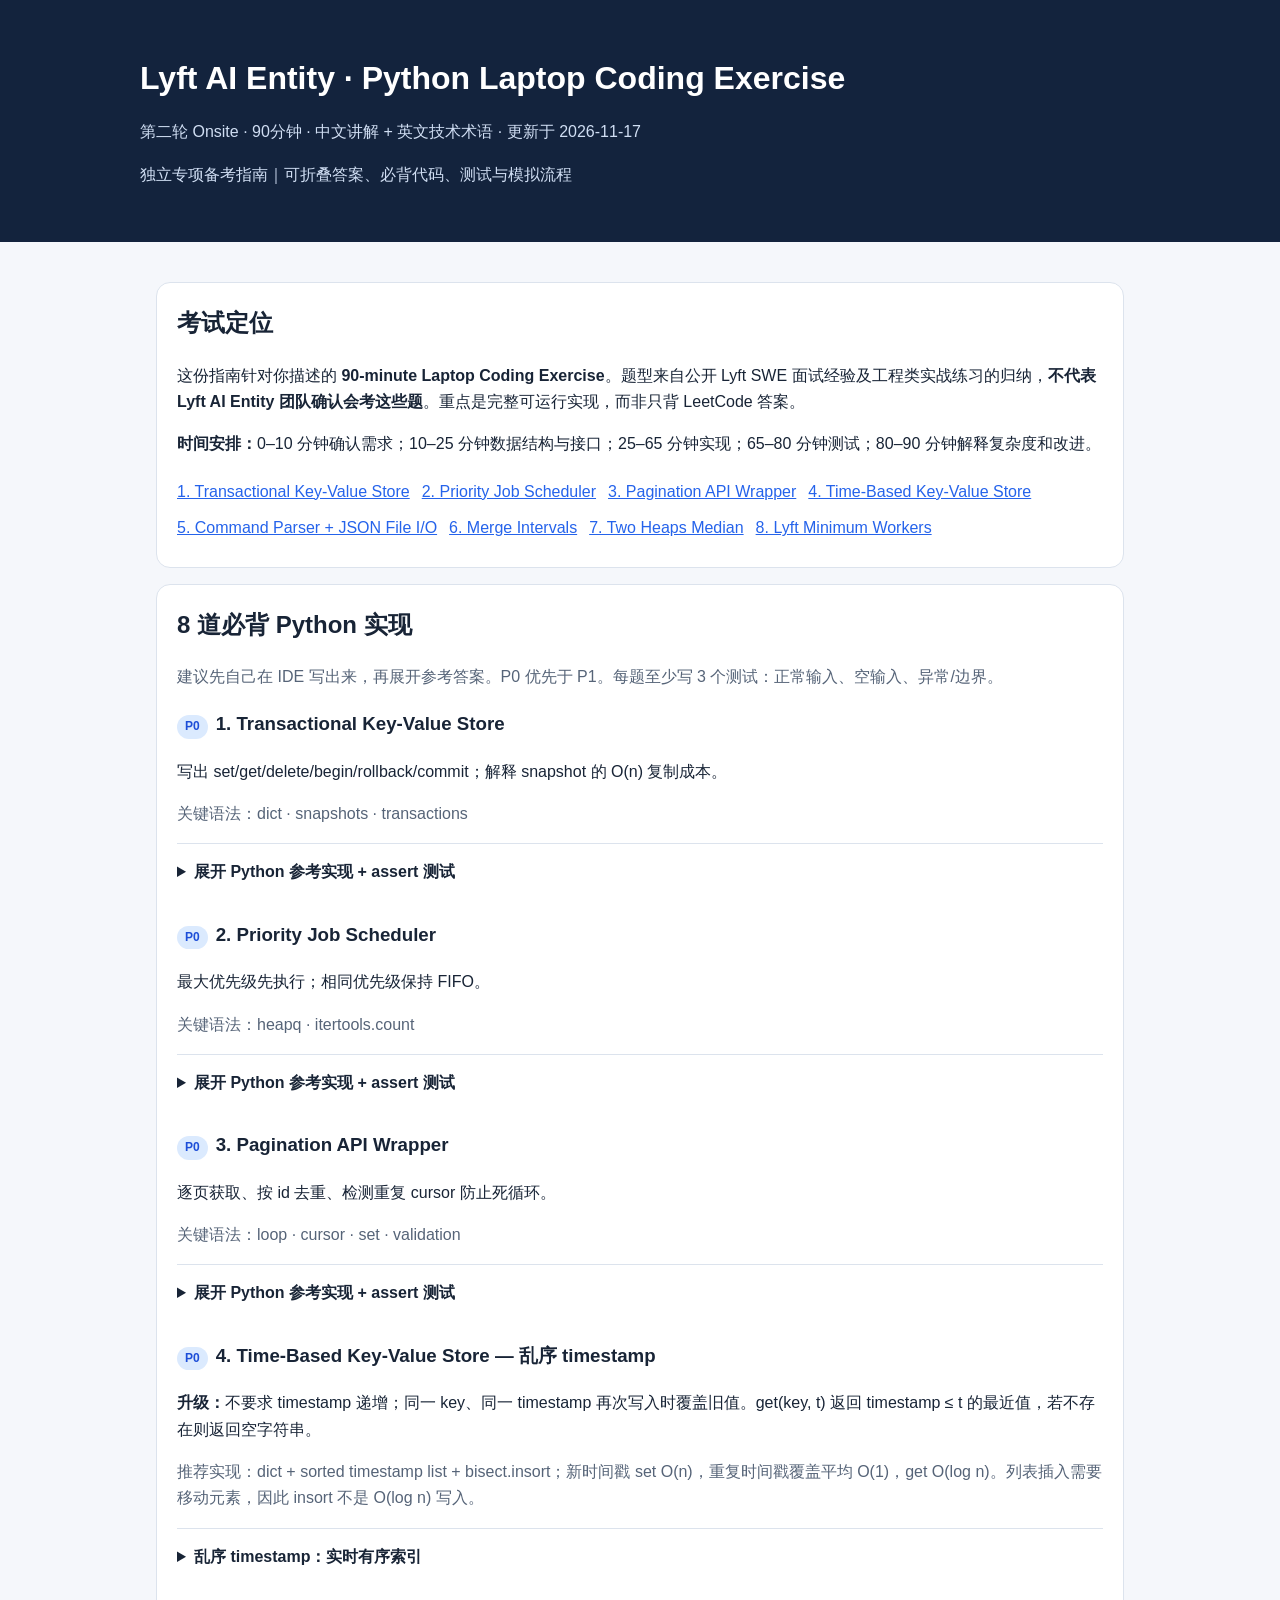
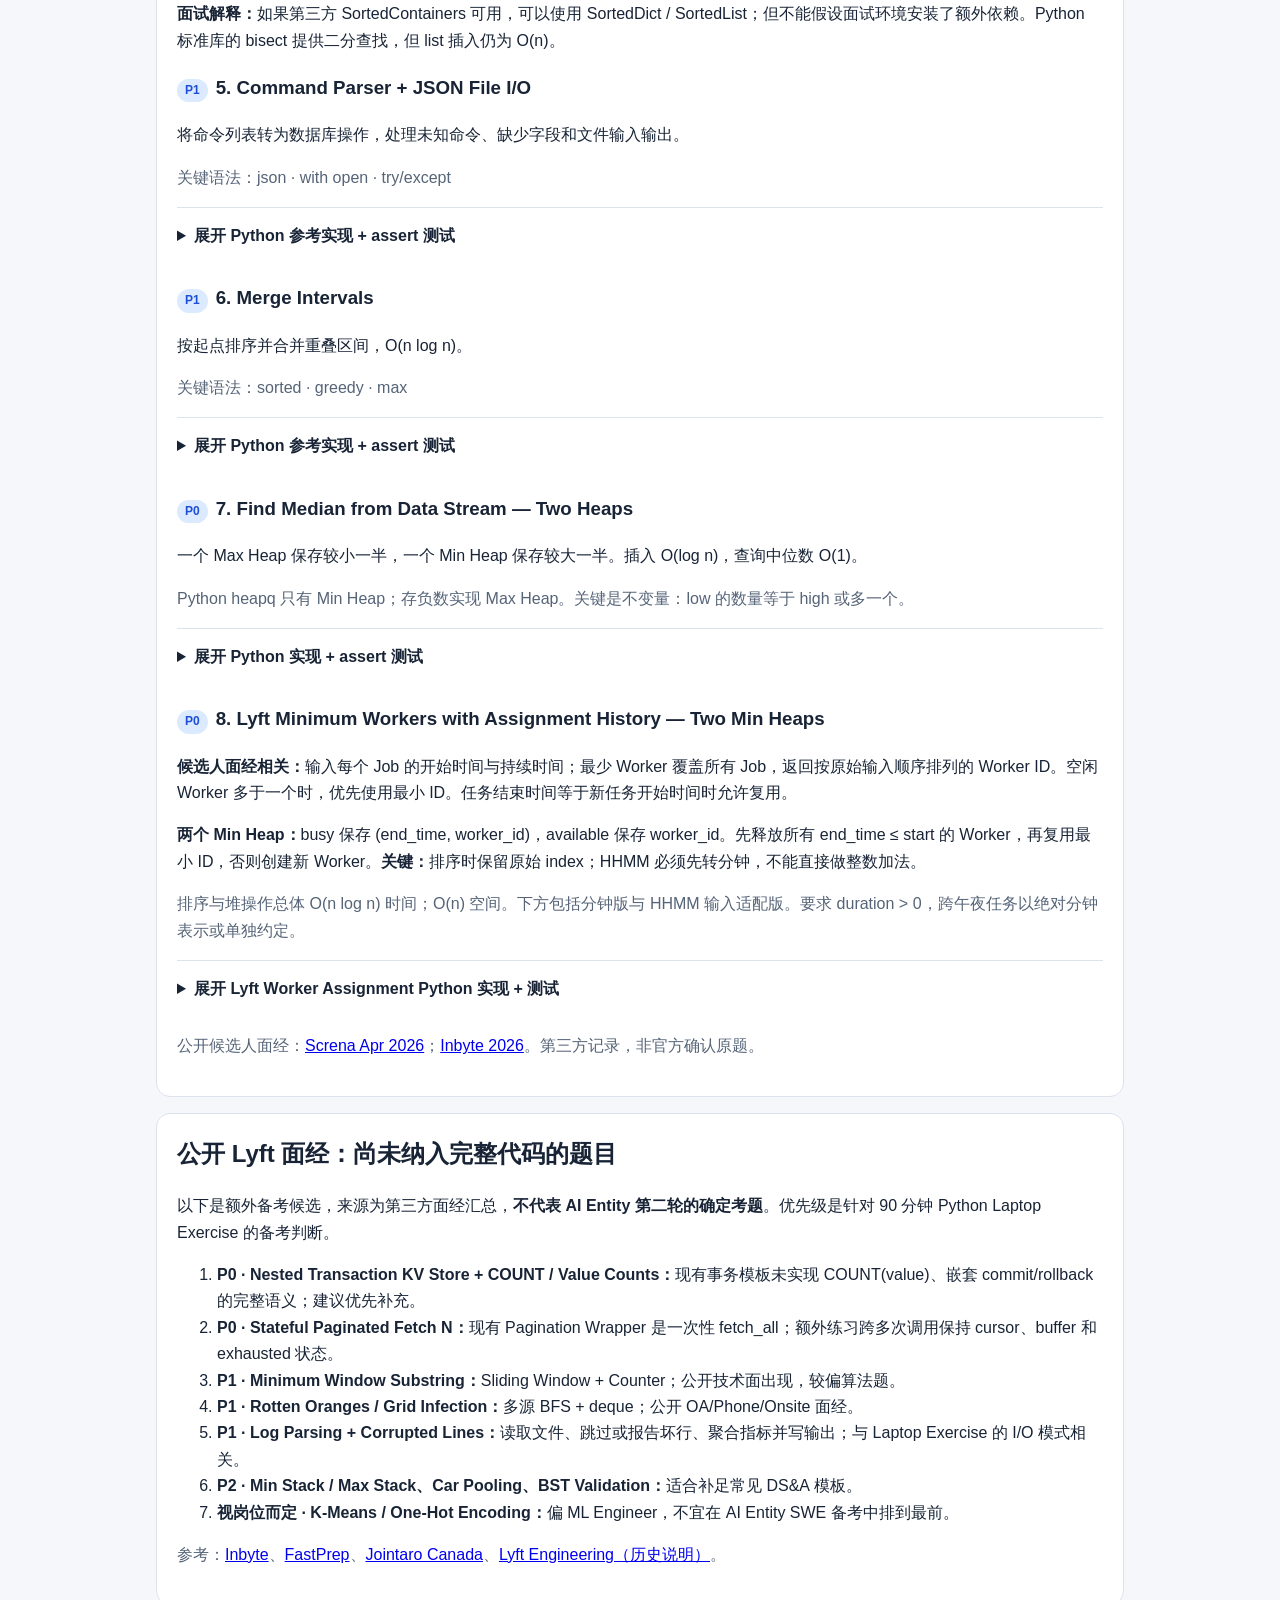
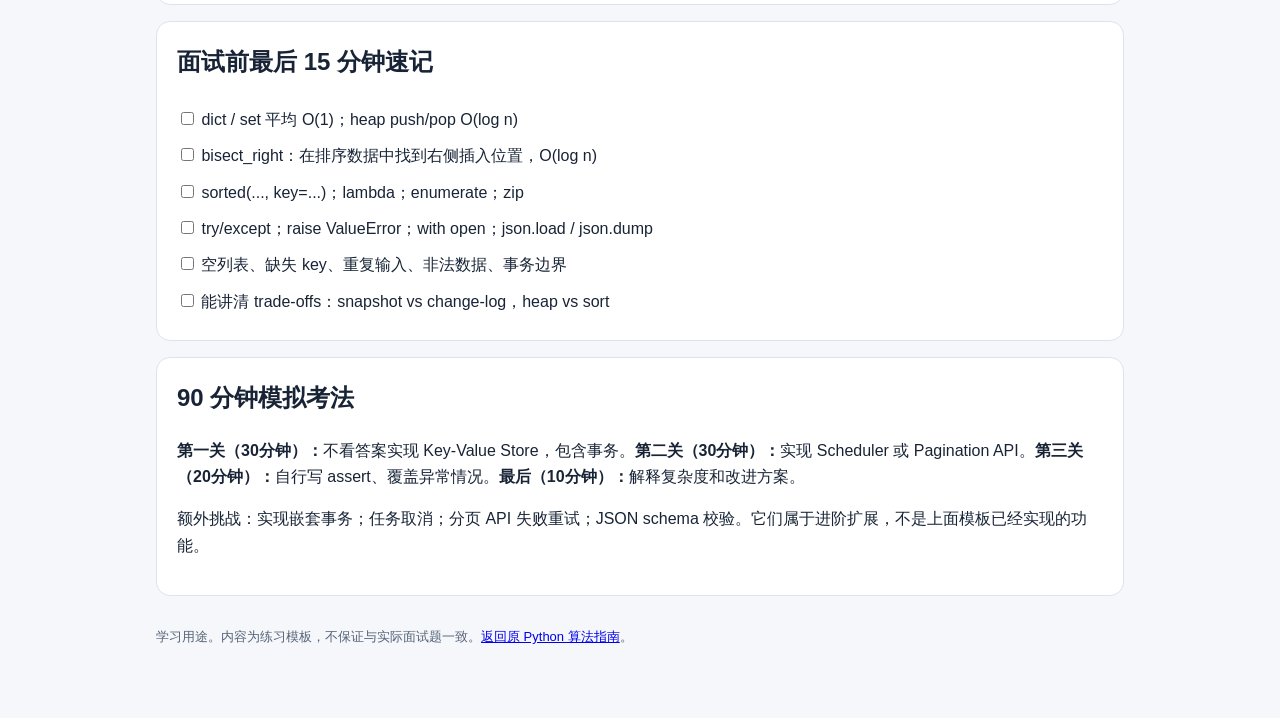
==== docs/lyft-laptop-coding-interview.html @ c53f0115 "docs: replace IPO with Lyft two-min-heap worker assignment and catalog reported gaps" ====
<!DOCTYPE html>
<html lang="zh-CN"><head><meta charset="UTF-8"><meta name="viewport" content="width=device-width,initial-scale=1">
<title>Lyft AI Entity — 90分钟 Laptop Coding Exercise Python 面试指南</title>
<style>:root{color-scheme:light dark;--bg:#f5f7fb;--card:#fff;--text:#182436;--muted:#566478;--line:#dce3ed;--accent:#2563eb}*{box-sizing:border-box}body{margin:0;background:var(--bg);color:var(--text);font:16px/1.65 -apple-system,BlinkMacSystemFont,"Segoe UI",sans-serif}header{background:#13233d;color:#fff;padding:38px max(18px,calc((100vw - 1000px)/2))}header p{color:#d0def3}main{max-width:1000px;margin:auto;padding:24px 16px 70px}.card{background:var(--card);border:1px solid var(--line);border-radius:14px;padding:20px;margin:16px 0}h1{line-height:1.2}h2{margin-top:0}nav a{display:inline-block;margin:5px 12px 5px 0;color:var(--accent)}details{border-top:1px solid var(--line);padding:15px 0}summary{font-weight:700;cursor:pointer}pre{overflow:auto;background:#0e1726;color:#e8f0ff;padding:18px;border-radius:10px;font-size:13px;line-height:1.5;tab-size:4}code{font-family:ui-monospace,SFMono-Regular,Menlo,monospace}.tag{display:inline-block;background:#dbeafe;color:#1d4ed8;padding:2px 8px;border-radius:99px;font-size:12px;margin-right:8px}.muted{color:var(--muted)}.btn{border:0;background:#2563eb;color:white;padding:9px 14px;border-radius:8px;cursor:pointer}.check{display:block;padding:5px 0}footer{color:var(--muted);font-size:13px;margin-top:30px}@media(prefers-color-scheme:dark){:root{--bg:#0e1522;--card:#182437;--text:#edf3ff;--muted:#afbdd0;--line:#33445a;--accent:#93c5fd}.tag{background:#1e3a5f;color:#bfdbfe}}</style></head><body>
<header><h1>Lyft AI Entity · Python Laptop Coding Exercise</h1><p>第二轮 Onsite · 90分钟 · 中文讲解 + 英文技术术语 · 更新于 2026-11-17</p><p>独立专项备考指南｜可折叠答案、必背代码、测试与模拟流程</p></header>
<main><div class="card"><h2>考试定位</h2><p>这份指南针对你描述的 <strong>90-minute Laptop Coding Exercise</strong>。题型来自公开 Lyft SWE 面试经验及工程类实战练习的归纳，<strong>不代表 Lyft AI Entity 团队确认会考这些题</strong>。重点是完整可运行实现，而非只背 LeetCode 答案。</p><p><strong>时间安排：</strong>0–10 分钟确认需求；10–25 分钟数据结构与接口；25–65 分钟实现；65–80 分钟测试；80–90 分钟解释复杂度和改进。</p><nav><a href="#q1">1. Transactional Key-Value Store</a><a href="#q2">2. Priority Job Scheduler</a><a href="#q3">3. Pagination API Wrapper</a><a href="#q4">4. Time-Based Key-Value Store</a><a href="#q5">5. Command Parser + JSON File I/O</a><a href="#q6">6. Merge Intervals</a><a href="#q7">7. Two Heaps Median</a><a href="#q8">8. Lyft Minimum Workers</a></nav></div>
<div class="card"><h2>8 道必背 Python 实现</h2><p class="muted">建议先自己在 IDE 写出来，再展开参考答案。P0 优先于 P1。每题至少写 3 个测试：正常输入、空输入、异常/边界。</p><section id="q1"><h3><span class="tag">P0</span>1. Transactional Key-Value Store</h3><p>写出 set/get/delete/begin/rollback/commit；解释 snapshot 的 O(n) 复制成本。</p><p class="muted">关键语法：dict · snapshots · transactions</p><details><summary>展开 Python 参考实现 + assert 测试</summary><button class="btn" data-copy="code0">复制代码</button><pre><code id="code0">class Database:
    def __init__(self):
        self.data = {}
        self.history = []

    def set(self, key, value):
        self.data[key] = value

    def get(self, key):
        return self.data.get(key)

    def delete(self, key):
        self.data.pop(key, None)

    def begin(self):
        self.history.append(self.data.copy())

    def rollback(self):
        if not self.history:
            raise RuntimeError("No transaction")
        self.data = self.history.pop()

    def commit(self):
        if not self.history:
            raise RuntimeError("No transaction")
        self.history.pop()

db = Database()
db.set("a", 1)
db.begin()
db.set("a", 2)
db.rollback()
assert db.get("a") == 1
db.begin()
db.set("b", 3)
db.commit()
assert db.get("b") == 3</code></pre></details></section><section id="q2"><h3><span class="tag">P0</span>2. Priority Job Scheduler</h3><p>最大优先级先执行；相同优先级保持 FIFO。</p><p class="muted">关键语法：heapq · itertools.count</p><details><summary>展开 Python 参考实现 + assert 测试</summary><button class="btn" data-copy="code1">复制代码</button><pre><code id="code1">import heapq
from itertools import count

class Scheduler:
    def __init__(self):
        self.heap = []
        self.seq = count()

    def add(self, priority, job):
        heapq.heappush(self.heap, (-priority, next(self.seq), job))

    def pop(self):
        if not self.heap:
            return None
        return heapq.heappop(self.heap)[2]

s = Scheduler()
s.add(1, "low")
s.add(5, "first")
s.add(5, "second")
assert [s.pop(), s.pop(), s.pop(), s.pop()] == [
    "first", "second", "low", None
]</code></pre></details></section><section id="q3"><h3><span class="tag">P0</span>3. Pagination API Wrapper</h3><p>逐页获取、按 id 去重、检测重复 cursor 防止死循环。</p><p class="muted">关键语法：loop · cursor · set · validation</p><details><summary>展开 Python 参考实现 + assert 测试</summary><button class="btn" data-copy="code2">复制代码</button><pre><code id="code2">def fetch_all(fetch_page):
    results, ids, cursors = [], set(), set()
    cursor = None
    while True:
        page = fetch_page(cursor)
        if not isinstance(page, dict):
            raise ValueError("Invalid page")
        for item in page.get("items", []):
            if item["id"] not in ids:
                ids.add(item["id"])
                results.append(item)
        next_cursor = page.get("next")
        if next_cursor is None:
            return results
        if next_cursor in cursors:
            raise ValueError("Cursor loop")
        cursors.add(next_cursor)
        cursor = next_cursor

pages = {
    None: {"items": [{"id": 1}], "next": "p2"},
    "p2": {"items": [{"id": 1}, {"id": 2}], "next": None}
}
assert len(fetch_all(lambda c: pages[c])) == 2</code></pre></details></section><section id="q4"><h3><span class="tag">P0</span>4. Time-Based Key-Value Store — 乱序 timestamp</h3><p><strong>升级：</strong>不要求 timestamp 递增；同一 key、同一 timestamp 再次写入时覆盖旧值。get(key, t) 返回 timestamp ≤ t 的最近值，若不存在则返回空字符串。</p><p class="muted">推荐实现：dict + sorted timestamp list + bisect.insort；新时间戳 set O(n)，重复时间戳覆盖平均 O(1)，get O(log n)。列表插入需要移动元素，因此 insort 不是 O(log n) 写入。</p><details><summary>乱序 timestamp：实时有序索引</summary><button class="btn" data-copy="code3">复制代码</button><pre><code id="code3">from bisect import bisect_right, insort

class TimeMap:
    def __init__(self):
        self.times = {}   # key -&gt; sorted timestamps
        self.values = {}  # key -&gt; {timestamp: value}

    def set(self, key, value, timestamp):
        if key not in self.values:
            self.values[key] = {}
            self.times[key] = []
        if timestamp not in self.values[key]:
            insort(self.times[key], timestamp)
        self.values[key][timestamp] = value

    def get(self, key, timestamp):
        if key not in self.times:
            return ""
        times = self.times[key]
        i = bisect_right(times, timestamp) - 1
        if i &lt; 0:
            return ""
        return self.values[key][times[i]]

tm = TimeMap()
tm.set("foo", "v10", 10)
tm.set("foo", "v3", 3)
tm.set("foo", "v7", 7)
tm.set("foo", "updated", 7)
assert tm.get("foo", 8) == "updated"
assert tm.get("foo", 5) == "v3"
assert tm.get("foo", 2) == ""
assert tm.get("foo", 10) == "v10"
assert tm.get("missing", 100) == ""</code></pre></details><p><strong>面试解释：</strong>如果第三方 SortedContainers 可用，可以使用 SortedDict / SortedList；但不能假设面试环境安装了额外依赖。Python 标准库的 bisect 提供二分查找，但 list 插入仍为 O(n)。</p></section><section id="q5"><h3><span class="tag">P1</span>5. Command Parser + JSON File I/O</h3><p>将命令列表转为数据库操作，处理未知命令、缺少字段和文件输入输出。</p><p class="muted">关键语法：json · with open · try/except</p><details><summary>展开 Python 参考实现 + assert 测试</summary><button class="btn" data-copy="code4">复制代码</button><pre><code id="code4">import json

def execute(commands):
    db, output = {}, []
    for cmd in commands:
        try:
            op = cmd["op"].upper()
            if op == "SET":
                db[cmd["key"]] = cmd["value"]
            elif op == "GET":
                output.append(db.get(cmd["key"]))
            elif op == "DELETE":
                db.pop(cmd["key"], None)
            else:
                raise ValueError(f"Unknown operation: {op}")
        except (KeyError, TypeError, AttributeError) as exc:
            raise ValueError("Malformed command") from exc
    return output

def process_file(input_file, output_file):
    with open(input_file, encoding="utf-8") as f:
        commands = json.load(f)
    result = execute(commands)
    with open(output_file, "w", encoding="utf-8") as f:
        json.dump(result, f, ensure_ascii=False, indent=2)

assert execute([
    {"op": "SET", "key": "x", "value": 42},
    {"op": "GET", "key": "x"}
]) == [42]</code></pre></details></section><section id="q6"><h3><span class="tag">P1</span>6. Merge Intervals</h3><p>按起点排序并合并重叠区间，O(n log n)。</p><p class="muted">关键语法：sorted · greedy · max</p><details><summary>展开 Python 参考实现 + assert 测试</summary><button class="btn" data-copy="code5">复制代码</button><pre><code id="code5">def merge_intervals(intervals):
    if not intervals:
        return []
    intervals = sorted(intervals, key=lambda x: x[0])
    merged = [list(intervals[0])]
    for start, end in intervals[1:]:
        if start &lt;= merged[-1][1]:
            merged[-1][1] = max(merged[-1][1], end)
        else:
            merged.append([start, end])
    return merged

assert merge_intervals([[1, 3], [2, 6], [8, 10]]) == [
    [1, 6], [8, 10]
]</code></pre></details></section><section id="q7"><h3><span class="tag">P0</span>7. Find Median from Data Stream — Two Heaps</h3><p>一个 Max Heap 保存较小一半，一个 Min Heap 保存较大一半。插入 O(log n)，查询中位数 O(1)。</p><p class="muted">Python heapq 只有 Min Heap；存负数实现 Max Heap。关键是不变量：low 的数量等于 high 或多一个。</p><details><summary>展开 Python 实现 + assert 测试</summary><button class="btn" data-copy="code6">复制代码</button><pre><code id="code6">import heapq

class MedianFinder:
    def __init__(self):
        self.low = []   # max heap simulated with negatives
        self.high = []  # min heap

    def add_num(self, num):
        heapq.heappush(self.low, -num)
        heapq.heappush(self.high, -heapq.heappop(self.low))
        if len(self.high) &gt; len(self.low):
            heapq.heappush(self.low, -heapq.heappop(self.high))

    def find_median(self):
        if not self.low:
            raise ValueError("No numbers")
        if len(self.low) &gt; len(self.high):
            return -self.low[0]
        return (-self.low[0] + self.high[0]) / 2

m = MedianFinder()
for x, expected in [(1, 1), (5, 3), (2, 2), (10, 3.5)]:
    m.add_num(x)
    assert m.find_median() == expected</code></pre></details></section><section id="q8"><h3><span class="tag">P0</span>8. Lyft Minimum Workers with Assignment History — Two Min Heaps</h3><p><strong>候选人面经相关：</strong>输入每个 Job 的开始时间与持续时间；最少 Worker 覆盖所有 Job，返回按原始输入顺序排列的 Worker ID。空闲 Worker 多于一个时，优先使用最小 ID。任务结束时间等于新任务开始时间时允许复用。</p><p><strong>两个 Min Heap：</strong>busy 保存 (end_time, worker_id)，available 保存 worker_id。先释放所有 end_time ≤ start 的 Worker，再复用最小 ID，否则创建新 Worker。<strong>关键：</strong>排序时保留原始 index；HHMM 必须先转分钟，不能直接做整数加法。</p><p class="muted">排序与堆操作总体 O(n log n) 时间；O(n) 空间。下方包括分钟版与 HHMM 输入适配版。要求 duration &gt; 0，跨午夜任务以绝对分钟表示或单独约定。</p><details><summary>展开 Lyft Worker Assignment Python 实现 + 测试</summary><button class="btn" data-copy="code7">复制代码</button><pre><code id="code7">import heapq

def assign_workers(jobs):
    # jobs[i] = (start_minute, duration_minute)
    busy = []       # min heap: (end_time, worker_id)
    available = []  # min heap: worker_id
    assignment = [0] * len(jobs)
    next_worker_id = 0

    order = sorted(range(len(jobs)), key=lambda i: (jobs[i][0], i))
    for i in order:
        start, duration = jobs[i]
        if duration &lt;= 0:
            raise ValueError("Duration must be positive")

        while busy and busy[0][0] &lt;= start:
            _, worker_id = heapq.heappop(busy)
            heapq.heappush(available, worker_id)

        if available:
            worker_id = heapq.heappop(available)
        else:
            worker_id = next_worker_id
            next_worker_id += 1

        assignment[i] = worker_id
        heapq.heappush(busy, (start + duration, worker_id))

    return next_worker_id, assignment

def hhmm_to_minutes(hhmm):
    hours, minutes = divmod(hhmm, 100)
    if not (0 &lt;= hours &lt; 24 and 0 &lt;= minutes &lt; 60):
        raise ValueError("Invalid HHMM")
    return hours * 60 + minutes

def assign_workers_hhmm(jobs):
    return assign_workers([
        (hhmm_to_minutes(start_hhmm), duration)
        for start_hhmm, duration in jobs
    ])

assert assign_workers([
    (60, 30), (70, 10), (90, 15), (60, 5)
]) == (2, [0, 1, 0, 1])
assert assign_workers([]) == (0, [])
assert assign_workers([(0, 10), (10, 5)]) == (1, [0, 0])
assert assign_workers_hhmm([(1030, 30), (1100, 15)]) == (1, [0, 0])</code></pre></details><p class="muted">公开候选人面经：<a href="https://www.screna.ai/experience/0126f904-5c3e-4d1d-975b-9a71a840f3f3">Screna Apr 2026</a>；<a href="https://www.inbyte.org/interview/lyft?category=coding">Inbyte 2026</a>。第三方记录，非官方确认原题。</p></section></div>
<div class="card" id="lyft-reported-gaps"><h2>公开 Lyft 面经：尚未纳入完整代码的题目</h2><p>以下是额外备考候选，来源为第三方面经汇总，<strong>不代表 AI Entity 第二轮的确定考题</strong>。优先级是针对 90 分钟 Python Laptop Exercise 的备考判断。</p><ol><li><strong>P0 · Nested Transaction KV Store + COUNT / Value Counts：</strong>现有事务模板未实现 COUNT(value)、嵌套 commit/rollback 的完整语义；建议优先补充。</li><li><strong>P0 · Stateful Paginated Fetch N：</strong>现有 Pagination Wrapper 是一次性 fetch_all；额外练习跨多次调用保持 cursor、buffer 和 exhausted 状态。</li><li><strong>P1 · Minimum Window Substring：</strong>Sliding Window + Counter；公开技术面出现，较偏算法题。</li><li><strong>P1 · Rotten Oranges / Grid Infection：</strong>多源 BFS + deque；公开 OA/Phone/Onsite 面经。</li><li><strong>P1 · Log Parsing + Corrupted Lines：</strong>读取文件、跳过或报告坏行、聚合指标并写输出；与 Laptop Exercise 的 I/O 模式相关。</li><li><strong>P2 · Min Stack / Max Stack、Car Pooling、BST Validation：</strong>适合补足常见 DS&A 模板。</li><li><strong>视岗位而定 · K-Means / One-Hot Encoding：</strong>偏 ML Engineer，不宜在 AI Entity SWE 备考中排到最前。</li></ol><p class="muted">参考：<a href="https://www.inbyte.org/interview/lyft?category=coding">Inbyte</a>、<a href="https://www.fastprep.io/lyft-interview">FastPrep</a>、<a href="https://www.jointaro.com/interviews/companies/lyft/experiences/software-development-engineer-sde-canada-july-29-2025-no-offer-neutral-00d1f8da/">Jointaro Canada</a>、<a href="https://eng.lyft.com/interviewing-with-lyft-engineering-7d3dd65b2001">Lyft Engineering（历史说明）</a>。</p></div>
<div class="card"><h2>面试前最后 15 分钟速记</h2><label class="check"><input type="checkbox"> dict / set 平均 O(1)；heap push/pop O(log n)</label><label class="check"><input type="checkbox"> bisect_right：在排序数据中找到右侧插入位置，O(log n)</label><label class="check"><input type="checkbox"> sorted(..., key=...)；lambda；enumerate；zip</label><label class="check"><input type="checkbox"> try/except；raise ValueError；with open；json.load / json.dump</label><label class="check"><input type="checkbox"> 空列表、缺失 key、重复输入、非法数据、事务边界</label><label class="check"><input type="checkbox"> 能讲清 trade-offs：snapshot vs change-log，heap vs sort</label></div>
<div class="card"><h2>90 分钟模拟考法</h2><p><strong>第一关（30分钟）：</strong>不看答案实现 Key-Value Store，包含事务。<strong>第二关（30分钟）：</strong>实现 Scheduler 或 Pagination API。<strong>第三关（20分钟）：</strong>自行写 assert、覆盖异常情况。<strong>最后（10分钟）：</strong>解释复杂度和改进方案。</p><p>额外挑战：实现嵌套事务；任务取消；分页 API 失败重试；JSON schema 校验。它们属于进阶扩展，不是上面模板已经实现的功能。</p></div>
<footer>学习用途。内容为练习模板，不保证与实际面试题一致。<a href="python-data-structures-and-algortihm.html">返回原 Python 算法指南</a>。</footer></main>
<script>document.querySelectorAll('[data-copy]').forEach(b=>b.addEventListener('click',async()=>{const code=document.getElementById(b.dataset.copy).textContent;try{await navigator.clipboard.writeText(code);b.textContent='已复制';setTimeout(()=>b.textContent='复制代码',1600)}catch(e){b.textContent='请手动选择代码复制'}}));</script></body></html>
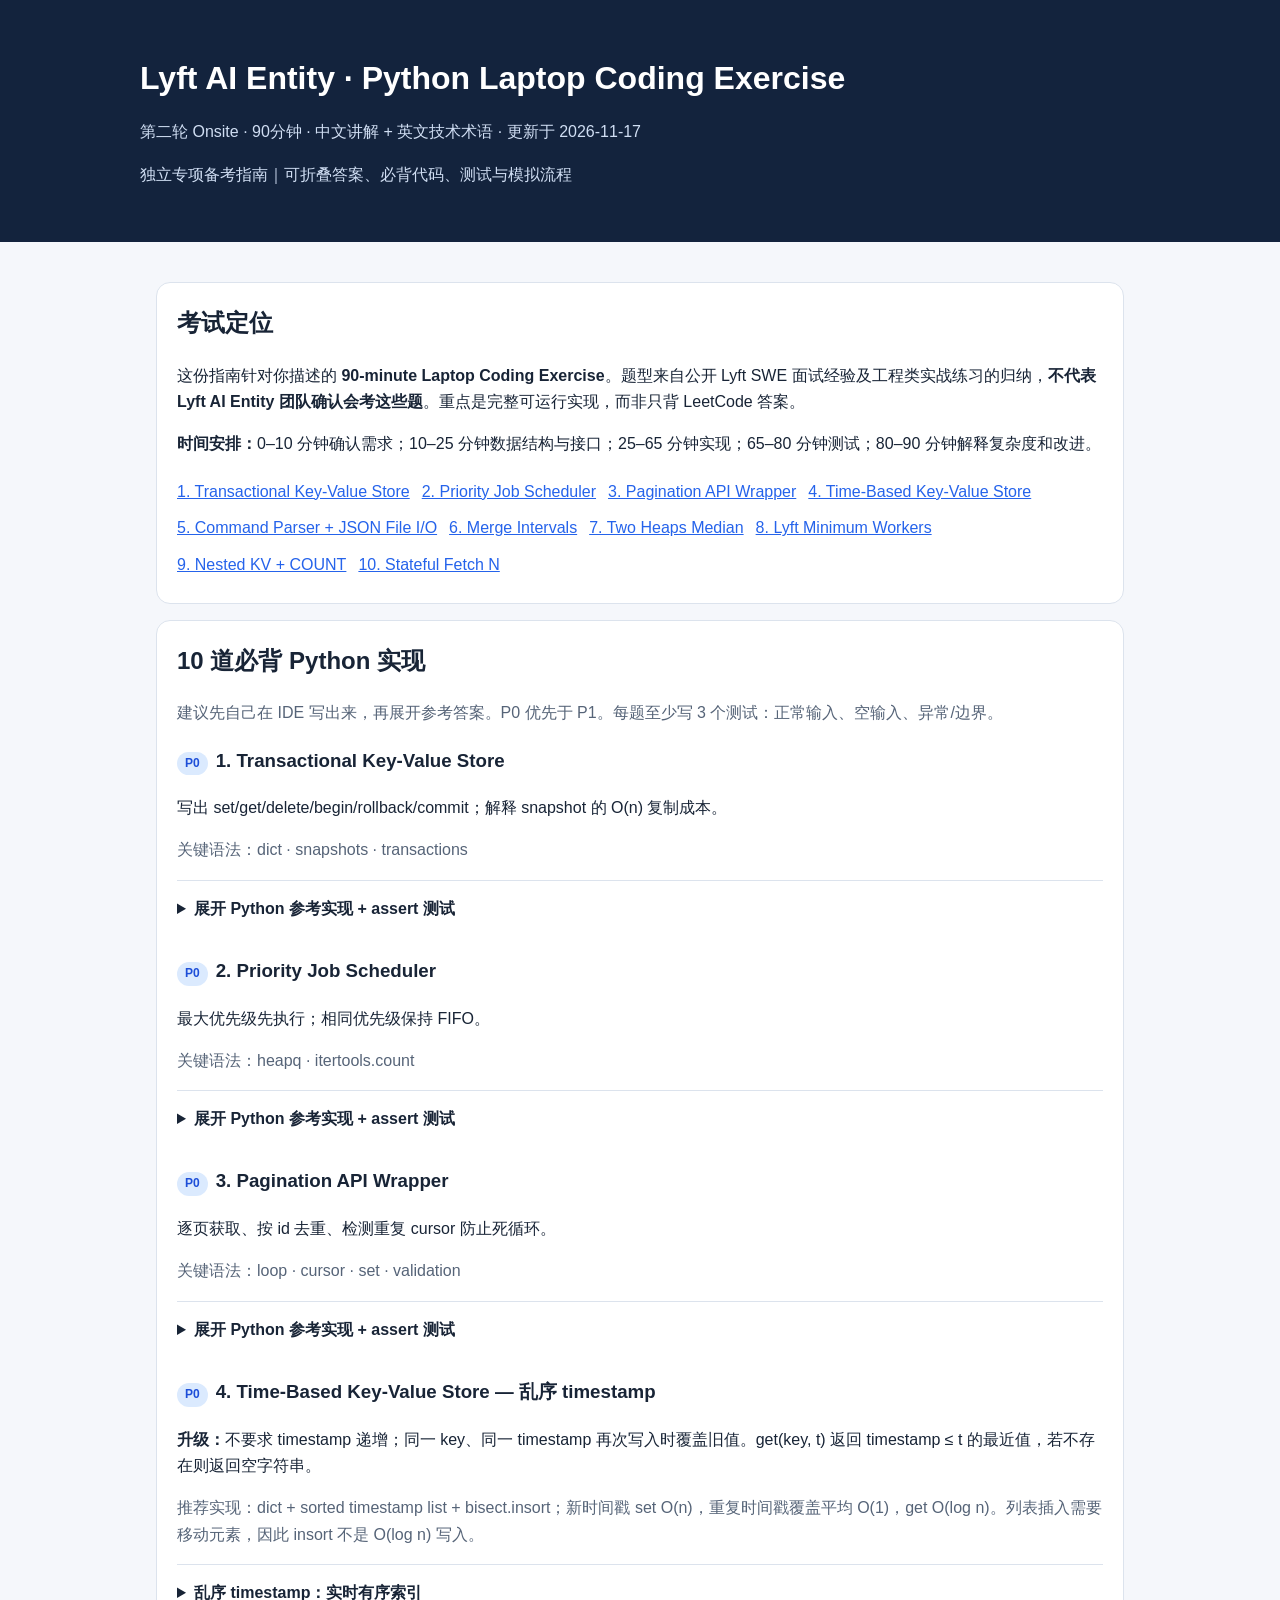
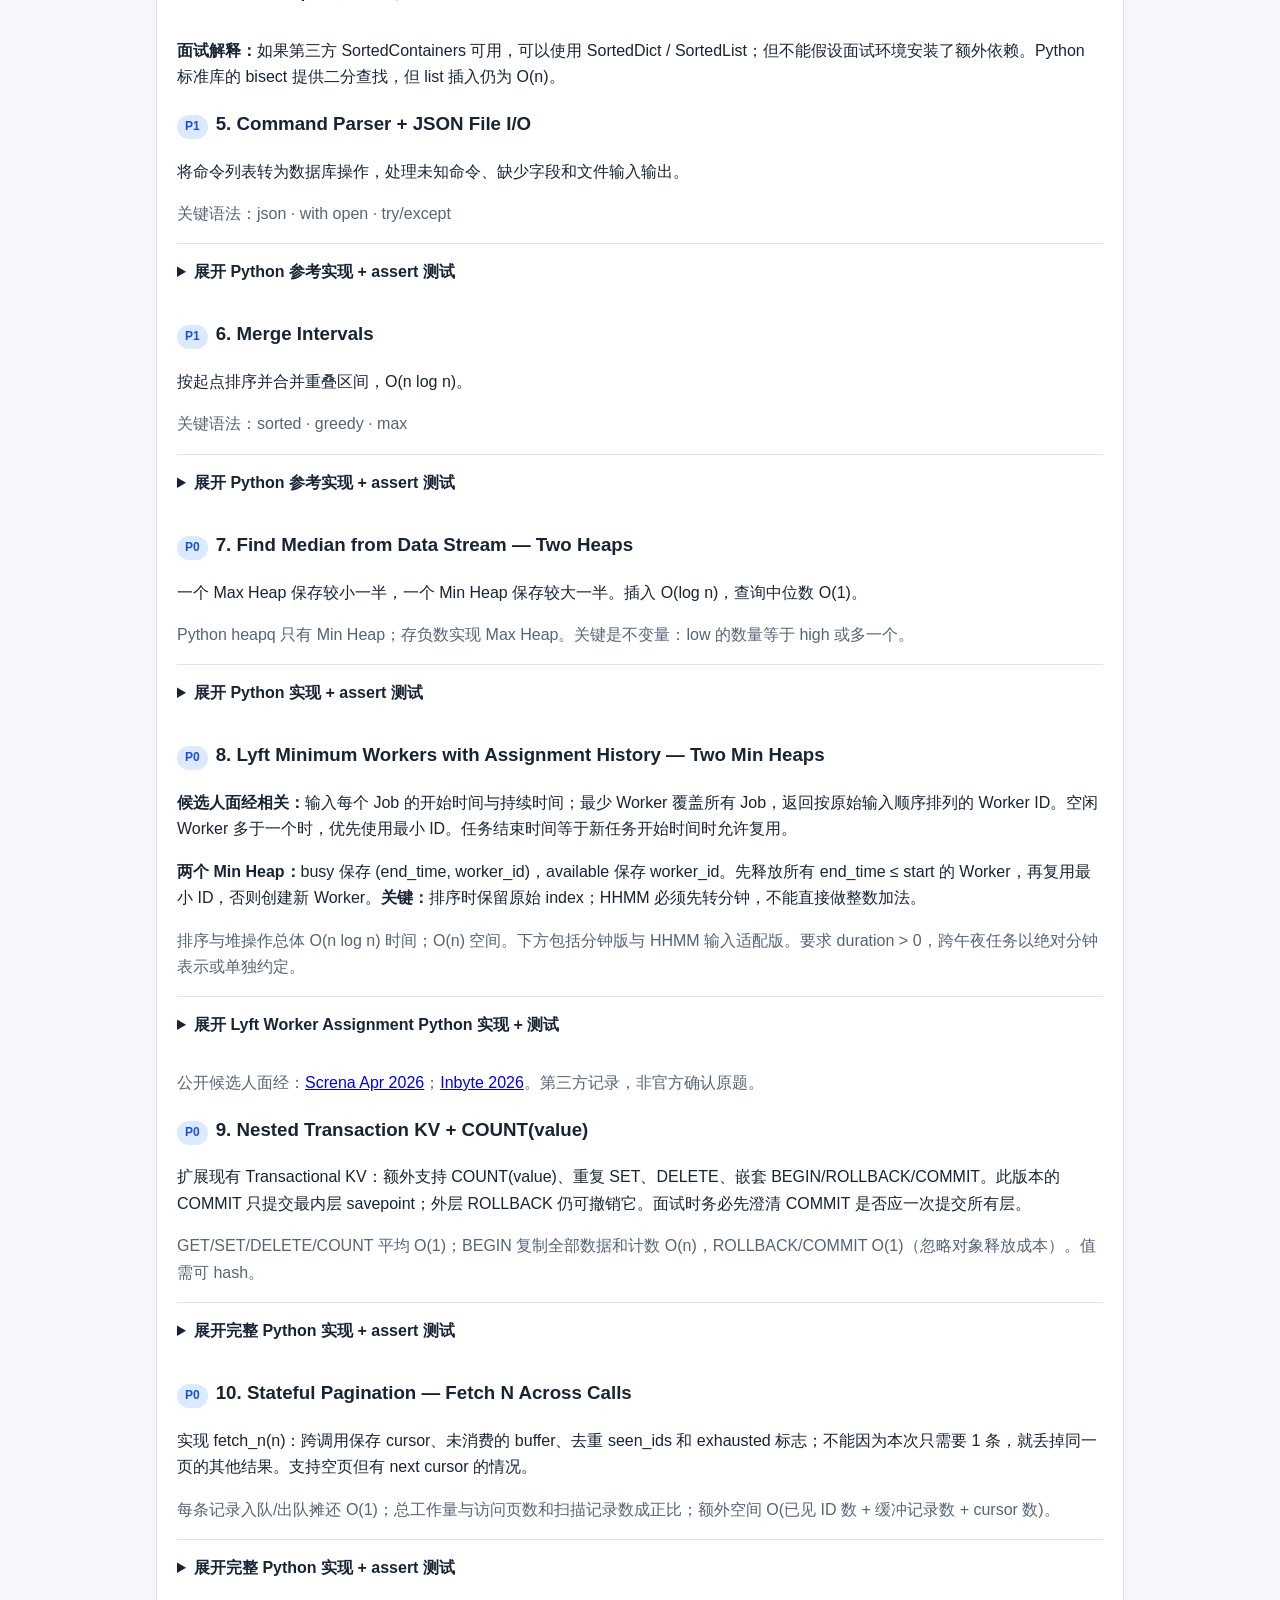
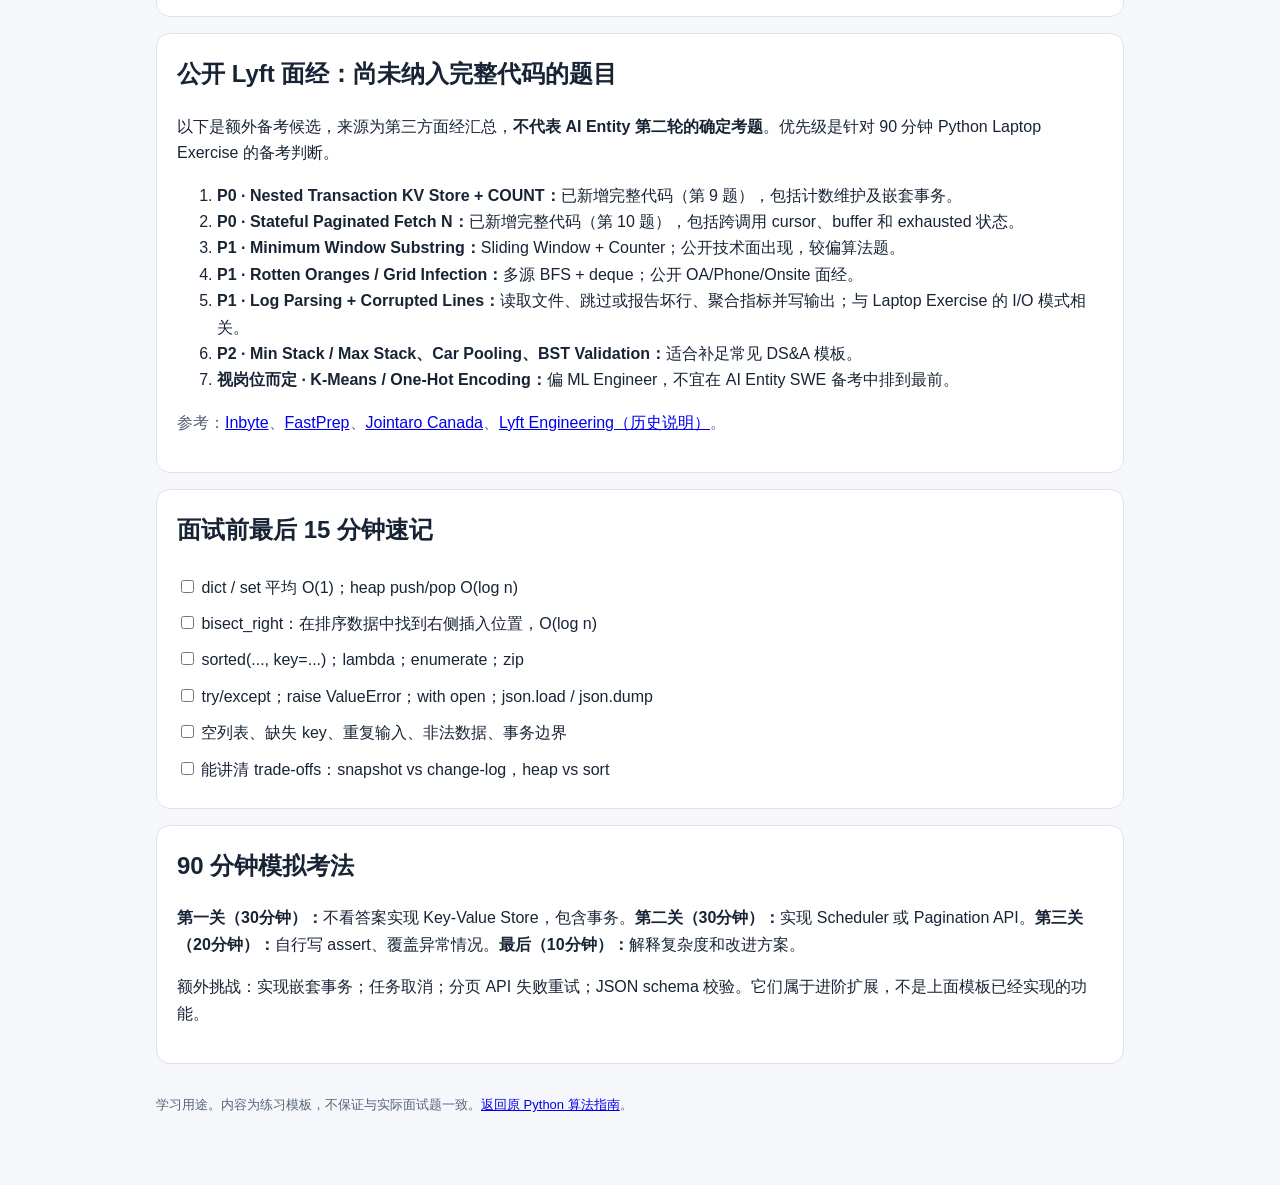
==== commit f0811130: "docs: add nested transactional KV counts and stateful paginated fetch N exercises" ====
--- a/docs/lyft-laptop-coding-interview.html
+++ b/docs/lyft-laptop-coding-interview.html
@@ -3,8 +3,8 @@
 <title>Lyft AI Entity — 90分钟 Laptop Coding Exercise Python 面试指南</title>
 <style>:root{color-scheme:light dark;--bg:#f5f7fb;--card:#fff;--text:#182436;--muted:#566478;--line:#dce3ed;--accent:#2563eb}*{box-sizing:border-box}body{margin:0;background:var(--bg);color:var(--text);font:16px/1.65 -apple-system,BlinkMacSystemFont,"Segoe UI",sans-serif}header{background:#13233d;color:#fff;padding:38px max(18px,calc((100vw - 1000px)/2))}header p{color:#d0def3}main{max-width:1000px;margin:auto;padding:24px 16px 70px}.card{background:var(--card);border:1px solid var(--line);border-radius:14px;padding:20px;margin:16px 0}h1{line-height:1.2}h2{margin-top:0}nav a{display:inline-block;margin:5px 12px 5px 0;color:var(--accent)}details{border-top:1px solid var(--line);padding:15px 0}summary{font-weight:700;cursor:pointer}pre{overflow:auto;background:#0e1726;color:#e8f0ff;padding:18px;border-radius:10px;font-size:13px;line-height:1.5;tab-size:4}code{font-family:ui-monospace,SFMono-Regular,Menlo,monospace}.tag{display:inline-block;background:#dbeafe;color:#1d4ed8;padding:2px 8px;border-radius:99px;font-size:12px;margin-right:8px}.muted{color:var(--muted)}.btn{border:0;background:#2563eb;color:white;padding:9px 14px;border-radius:8px;cursor:pointer}.check{display:block;padding:5px 0}footer{color:var(--muted);font-size:13px;margin-top:30px}@media(prefers-color-scheme:dark){:root{--bg:#0e1522;--card:#182437;--text:#edf3ff;--muted:#afbdd0;--line:#33445a;--accent:#93c5fd}.tag{background:#1e3a5f;color:#bfdbfe}}</style></head><body>
 <header><h1>Lyft AI Entity · Python Laptop Coding Exercise</h1><p>第二轮 Onsite · 90分钟 · 中文讲解 + 英文技术术语 · 更新于 2026-11-17</p><p>独立专项备考指南｜可折叠答案、必背代码、测试与模拟流程</p></header>
-<main><div class="card"><h2>考试定位</h2><p>这份指南针对你描述的 <strong>90-minute Laptop Coding Exercise</strong>。题型来自公开 Lyft SWE 面试经验及工程类实战练习的归纳，<strong>不代表 Lyft AI Entity 团队确认会考这些题</strong>。重点是完整可运行实现，而非只背 LeetCode 答案。</p><p><strong>时间安排：</strong>0–10 分钟确认需求；10–25 分钟数据结构与接口；25–65 分钟实现；65–80 分钟测试；80–90 分钟解释复杂度和改进。</p><nav><a href="#q1">1. Transactional Key-Value Store</a><a href="#q2">2. Priority Job Scheduler</a><a href="#q3">3. Pagination API Wrapper</a><a href="#q4">4. Time-Based Key-Value Store</a><a href="#q5">5. Command Parser + JSON File I/O</a><a href="#q6">6. Merge Intervals</a><a href="#q7">7. Two Heaps Median</a><a href="#q8">8. Lyft Minimum Workers</a></nav></div>
-<div class="card"><h2>8 道必背 Python 实现</h2><p class="muted">建议先自己在 IDE 写出来，再展开参考答案。P0 优先于 P1。每题至少写 3 个测试：正常输入、空输入、异常/边界。</p><section id="q1"><h3><span class="tag">P0</span>1. Transactional Key-Value Store</h3><p>写出 set/get/delete/begin/rollback/commit；解释 snapshot 的 O(n) 复制成本。</p><p class="muted">关键语法：dict · snapshots · transactions</p><details><summary>展开 Python 参考实现 + assert 测试</summary><button class="btn" data-copy="code0">复制代码</button><pre><code id="code0">class Database:
+<main><div class="card"><h2>考试定位</h2><p>这份指南针对你描述的 <strong>90-minute Laptop Coding Exercise</strong>。题型来自公开 Lyft SWE 面试经验及工程类实战练习的归纳，<strong>不代表 Lyft AI Entity 团队确认会考这些题</strong>。重点是完整可运行实现，而非只背 LeetCode 答案。</p><p><strong>时间安排：</strong>0–10 分钟确认需求；10–25 分钟数据结构与接口；25–65 分钟实现；65–80 分钟测试；80–90 分钟解释复杂度和改进。</p><nav><a href="#q1">1. Transactional Key-Value Store</a><a href="#q2">2. Priority Job Scheduler</a><a href="#q3">3. Pagination API Wrapper</a><a href="#q4">4. Time-Based Key-Value Store</a><a href="#q5">5. Command Parser + JSON File I/O</a><a href="#q6">6. Merge Intervals</a><a href="#q7">7. Two Heaps Median</a><a href="#q8">8. Lyft Minimum Workers</a><a href="#q9">9. Nested KV + COUNT</a><a href="#q10">10. Stateful Fetch N</a></nav></div>
+<div class="card"><h2>10 道必背 Python 实现</h2><p class="muted">建议先自己在 IDE 写出来，再展开参考答案。P0 优先于 P1。每题至少写 3 个测试：正常输入、空输入、异常/边界。</p><section id="q1"><h3><span class="tag">P0</span>1. Transactional Key-Value Store</h3><p>写出 set/get/delete/begin/rollback/commit；解释 snapshot 的 O(n) 复制成本。</p><p class="muted">关键语法：dict · snapshots · transactions</p><details><summary>展开 Python 参考实现 + assert 测试</summary><button class="btn" data-copy="code0">复制代码</button><pre><code id="code0">class Database:
     def __init__(self):
         self.data = {}
         self.history = []
@@ -231,8 +231,114 @@
 ]) == (2, [0, 1, 0, 1])
 assert assign_workers([]) == (0, [])
 assert assign_workers([(0, 10), (10, 5)]) == (1, [0, 0])
-assert assign_workers_hhmm([(1030, 30), (1100, 15)]) == (1, [0, 0])</code></pre></details><p class="muted">公开候选人面经：<a href="https://www.screna.ai/experience/0126f904-5c3e-4d1d-975b-9a71a840f3f3">Screna Apr 2026</a>；<a href="https://www.inbyte.org/interview/lyft?category=coding">Inbyte 2026</a>。第三方记录，非官方确认原题。</p></section></div>
-<div class="card" id="lyft-reported-gaps"><h2>公开 Lyft 面经：尚未纳入完整代码的题目</h2><p>以下是额外备考候选，来源为第三方面经汇总，<strong>不代表 AI Entity 第二轮的确定考题</strong>。优先级是针对 90 分钟 Python Laptop Exercise 的备考判断。</p><ol><li><strong>P0 · Nested Transaction KV Store + COUNT / Value Counts：</strong>现有事务模板未实现 COUNT(value)、嵌套 commit/rollback 的完整语义；建议优先补充。</li><li><strong>P0 · Stateful Paginated Fetch N：</strong>现有 Pagination Wrapper 是一次性 fetch_all；额外练习跨多次调用保持 cursor、buffer 和 exhausted 状态。</li><li><strong>P1 · Minimum Window Substring：</strong>Sliding Window + Counter；公开技术面出现，较偏算法题。</li><li><strong>P1 · Rotten Oranges / Grid Infection：</strong>多源 BFS + deque；公开 OA/Phone/Onsite 面经。</li><li><strong>P1 · Log Parsing + Corrupted Lines：</strong>读取文件、跳过或报告坏行、聚合指标并写输出；与 Laptop Exercise 的 I/O 模式相关。</li><li><strong>P2 · Min Stack / Max Stack、Car Pooling、BST Validation：</strong>适合补足常见 DS&A 模板。</li><li><strong>视岗位而定 · K-Means / One-Hot Encoding：</strong>偏 ML Engineer，不宜在 AI Entity SWE 备考中排到最前。</li></ol><p class="muted">参考：<a href="https://www.inbyte.org/interview/lyft?category=coding">Inbyte</a>、<a href="https://www.fastprep.io/lyft-interview">FastPrep</a>、<a href="https://www.jointaro.com/interviews/companies/lyft/experiences/software-development-engineer-sde-canada-july-29-2025-no-offer-neutral-00d1f8da/">Jointaro Canada</a>、<a href="https://eng.lyft.com/interviewing-with-lyft-engineering-7d3dd65b2001">Lyft Engineering（历史说明）</a>。</p></div>
+assert assign_workers_hhmm([(1030, 30), (1100, 15)]) == (1, [0, 0])</code></pre></details><p class="muted">公开候选人面经：<a href="https://www.screna.ai/experience/0126f904-5c3e-4d1d-975b-9a71a840f3f3">Screna Apr 2026</a>；<a href="https://www.inbyte.org/interview/lyft?category=coding">Inbyte 2026</a>。第三方记录，非官方确认原题。</p></section><section id="q9"><h3><span class="tag">P0</span>9. Nested Transaction KV + COUNT(value)</h3><p>扩展现有 Transactional KV：额外支持 COUNT(value)、重复 SET、DELETE、嵌套 BEGIN/ROLLBACK/COMMIT。此版本的 COMMIT 只提交最内层 savepoint；外层 ROLLBACK 仍可撤销它。面试时务必先澄清 COMMIT 是否应一次提交所有层。</p><p class="muted">GET/SET/DELETE/COUNT 平均 O(1)；BEGIN 复制全部数据和计数 O(n)，ROLLBACK/COMMIT O(1)（忽略对象释放成本）。值需可 hash。</p><details><summary>展开完整 Python 实现 + assert 测试</summary><button class="btn" data-copy="code8">复制代码</button><pre><code id="code8">from collections import Counter
+
+class TransactionalKV:
+    def __init__(self):
+        self.data = {}
+        self.counts = Counter()
+        self.snapshots = []
+
+    def set(self, key, value):
+        if key in self.data:
+            old = self.data[key]
+            self.counts[old] -= 1
+            if self.counts[old] == 0:
+                del self.counts[old]
+        self.data[key] = value
+        self.counts[value] += 1
+
+    def get(self, key):
+        return self.data.get(key)
+
+    def delete(self, key):
+        if key in self.data:
+            value = self.data.pop(key)
+            self.counts[value] -= 1
+            if self.counts[value] == 0:
+                del self.counts[value]
+
+    def count(self, value):
+        return self.counts.get(value, 0)
+
+    def begin(self):
+        self.snapshots.append((self.data.copy(), self.counts.copy()))
+
+    def rollback(self):
+        if not self.snapshots:
+            raise RuntimeError("No active transaction")
+        self.data, self.counts = self.snapshots.pop()
+
+    def commit(self):
+        if not self.snapshots:
+            raise RuntimeError("No active transaction")
+        self.snapshots.pop()  # Commit only the innermost savepoint
+
+db = TransactionalKV()
+db.set("a", "red")
+db.set("b", "red")
+assert db.count("red") == 2
+db.begin()
+db.set("a", "blue")
+assert db.count("red") == 1
+db.begin()
+db.delete("b")
+db.commit()
+assert db.count("red") == 0
+db.rollback()  # Outer rollback undoes inner commit too
+assert (db.get("a"), db.get("b"), db.count("red")) == ("red", "red", 2)
+db.delete("missing")
+assert db.count("blue") == 0</code></pre></details></section><section id="q10"><h3><span class="tag">P0</span>10. Stateful Pagination — Fetch N Across Calls</h3><p>实现 fetch_n(n)：跨调用保存 cursor、未消费的 buffer、去重 seen_ids 和 exhausted 标志；不能因为本次只需要 1 条，就丢掉同一页的其他结果。支持空页但有 next cursor 的情况。</p><p class="muted">每条记录入队/出队摊还 O(1)；总工作量与访问页数和扫描记录数成正比；额外空间 O(已见 ID 数 + 缓冲记录数 + cursor 数)。</p><details><summary>展开完整 Python 实现 + assert 测试</summary><button class="btn" data-copy="code9">复制代码</button><pre><code id="code9">from collections import deque
+
+class PaginatedFetcher:
+    def __init__(self, fetch_page):
+        self.fetch_page = fetch_page
+        self.cursor = None
+        self.buffer = deque()
+        self.seen_ids = set()
+        self.seen_cursors = set()
+        self.exhausted = False
+
+    def fetch_n(self, n):
+        if n &lt; 0:
+            raise ValueError("n must be nonnegative")
+        result = []
+        while len(result) &lt; n:
+            if self.buffer:
+                result.append(self.buffer.popleft())
+                continue
+            if self.exhausted:
+                break
+            page = self.fetch_page(self.cursor)
+            if not isinstance(page, dict):
+                raise ValueError("Page must be a dict")
+            for item in page.get("items", []):
+                item_id = item["id"]
+                if item_id not in self.seen_ids:
+                    self.seen_ids.add(item_id)
+                    self.buffer.append(item)
+            next_cursor = page.get("next")
+            if next_cursor is None:
+                self.exhausted = True
+            else:
+                if next_cursor in self.seen_cursors:
+                    raise ValueError("Repeated pagination cursor")
+                self.seen_cursors.add(next_cursor)
+                self.cursor = next_cursor
+        return result
+
+pages = {
+    None: {"items": [{"id": 1}, {"id": 2}], "next": "p2"},
+    "p2": {"items": [{"id": 2}, {"id": 3}], "next": "p3"},
+    "p3": {"items": [{"id": 4}], "next": None},
+}
+f = PaginatedFetcher(lambda cursor: pages[cursor])
+assert [x["id"] for x in f.fetch_n(1)] == [1]
+assert [x["id"] for x in f.fetch_n(2)] == [2, 3]
+assert [x["id"] for x in f.fetch_n(10)] == [4]
+assert f.fetch_n(1) == []
+assert f.fetch_n(0) == []</code></pre></details></section></div>
+<div class="card" id="lyft-reported-gaps"><h2>公开 Lyft 面经：尚未纳入完整代码的题目</h2><p>以下是额外备考候选，来源为第三方面经汇总，<strong>不代表 AI Entity 第二轮的确定考题</strong>。优先级是针对 90 分钟 Python Laptop Exercise 的备考判断。</p><ol><li><strong>P0 · Nested Transaction KV Store + COUNT：</strong>已新增完整代码（第 9 题），包括计数维护及嵌套事务。</li><li><strong>P0 · Stateful Paginated Fetch N：</strong>已新增完整代码（第 10 题），包括跨调用 cursor、buffer 和 exhausted 状态。</li><li><strong>P1 · Minimum Window Substring：</strong>Sliding Window + Counter；公开技术面出现，较偏算法题。</li><li><strong>P1 · Rotten Oranges / Grid Infection：</strong>多源 BFS + deque；公开 OA/Phone/Onsite 面经。</li><li><strong>P1 · Log Parsing + Corrupted Lines：</strong>读取文件、跳过或报告坏行、聚合指标并写输出；与 Laptop Exercise 的 I/O 模式相关。</li><li><strong>P2 · Min Stack / Max Stack、Car Pooling、BST Validation：</strong>适合补足常见 DS&A 模板。</li><li><strong>视岗位而定 · K-Means / One-Hot Encoding：</strong>偏 ML Engineer，不宜在 AI Entity SWE 备考中排到最前。</li></ol><p class="muted">参考：<a href="https://www.inbyte.org/interview/lyft?category=coding">Inbyte</a>、<a href="https://www.fastprep.io/lyft-interview">FastPrep</a>、<a href="https://www.jointaro.com/interviews/companies/lyft/experiences/software-development-engineer-sde-canada-july-29-2025-no-offer-neutral-00d1f8da/">Jointaro Canada</a>、<a href="https://eng.lyft.com/interviewing-with-lyft-engineering-7d3dd65b2001">Lyft Engineering（历史说明）</a>。</p></div>
 <div class="card"><h2>面试前最后 15 分钟速记</h2><label class="check"><input type="checkbox"> dict / set 平均 O(1)；heap push/pop O(log n)</label><label class="check"><input type="checkbox"> bisect_right：在排序数据中找到右侧插入位置，O(log n)</label><label class="check"><input type="checkbox"> sorted(..., key=...)；lambda；enumerate；zip</label><label class="check"><input type="checkbox"> try/except；raise ValueError；with open；json.load / json.dump</label><label class="check"><input type="checkbox"> 空列表、缺失 key、重复输入、非法数据、事务边界</label><label class="check"><input type="checkbox"> 能讲清 trade-offs：snapshot vs change-log，heap vs sort</label></div>
 <div class="card"><h2>90 分钟模拟考法</h2><p><strong>第一关（30分钟）：</strong>不看答案实现 Key-Value Store，包含事务。<strong>第二关（30分钟）：</strong>实现 Scheduler 或 Pagination API。<strong>第三关（20分钟）：</strong>自行写 assert、覆盖异常情况。<strong>最后（10分钟）：</strong>解释复杂度和改进方案。</p><p>额外挑战：实现嵌套事务；任务取消；分页 API 失败重试；JSON schema 校验。它们属于进阶扩展，不是上面模板已经实现的功能。</p></div>
 <footer>学习用途。内容为练习模板，不保证与实际面试题一致。<a href="python-data-structures-and-algortihm.html">返回原 Python 算法指南</a>。</footer></main>
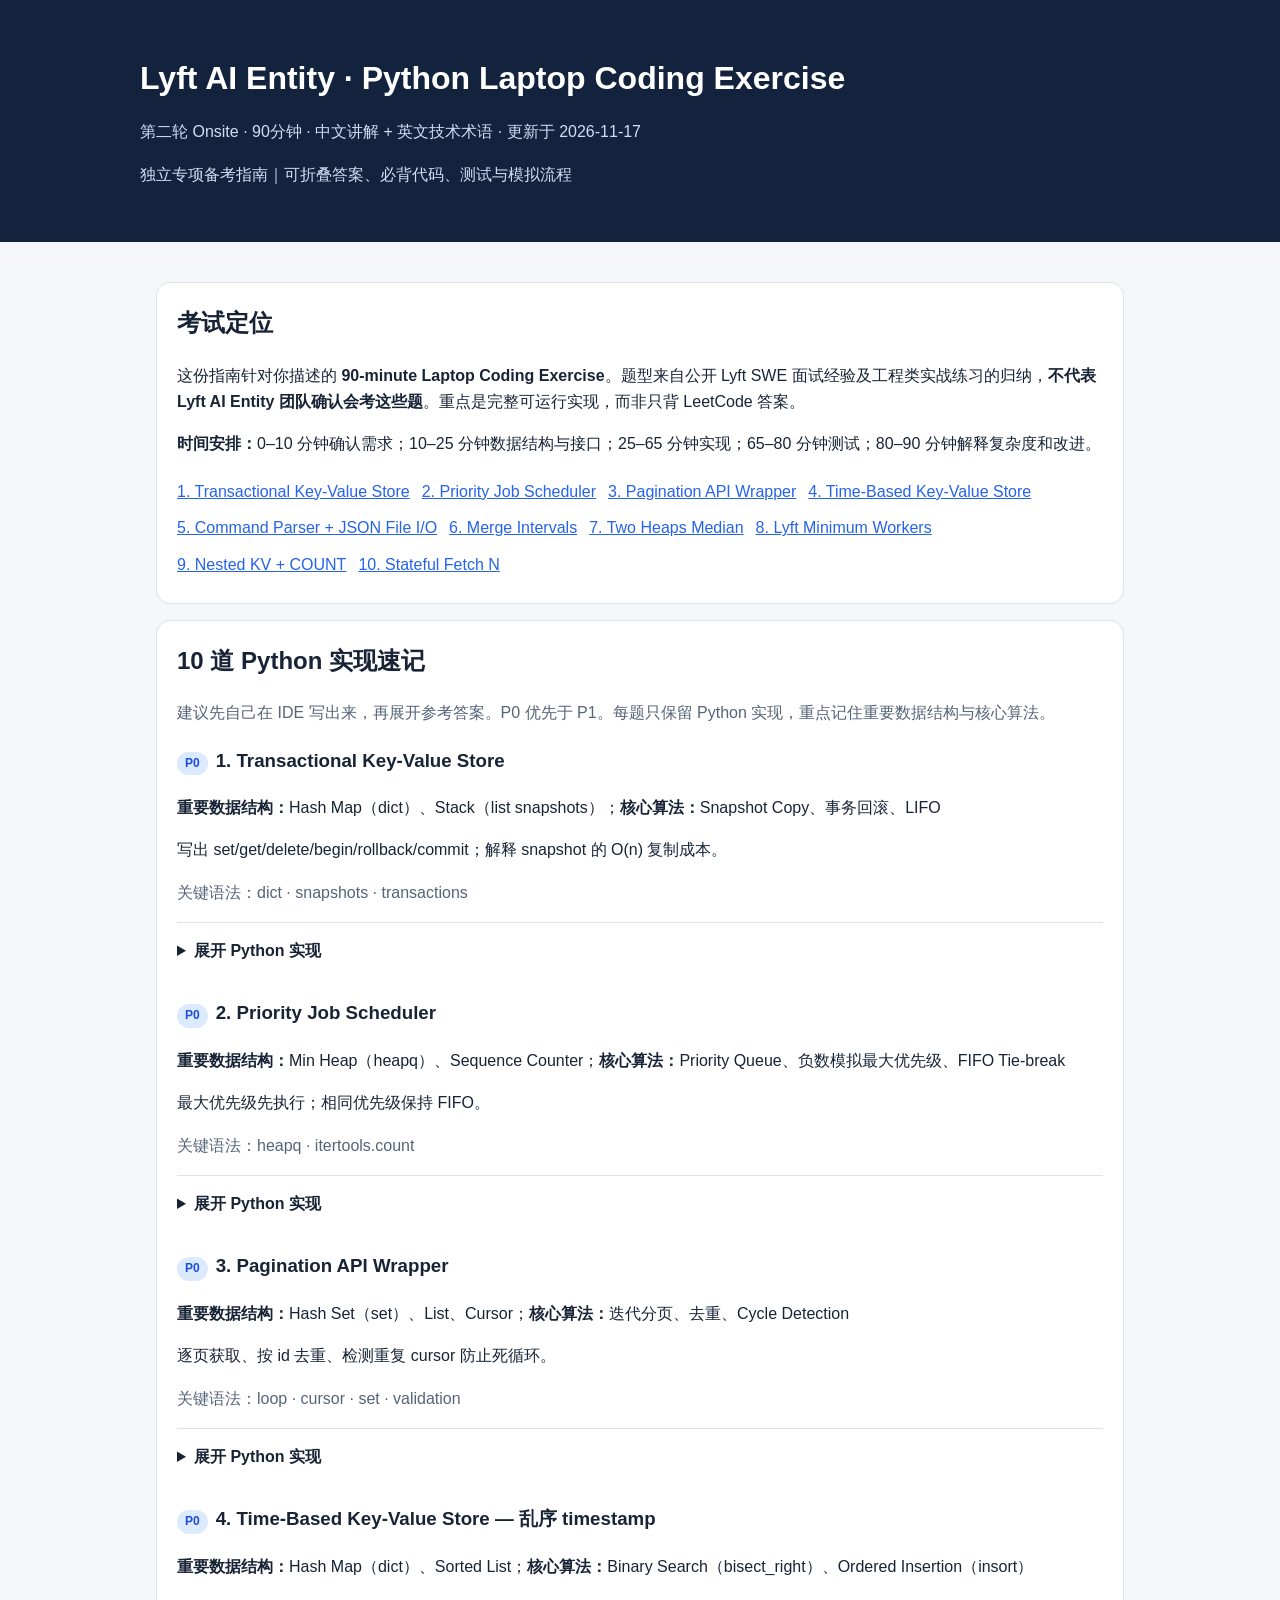
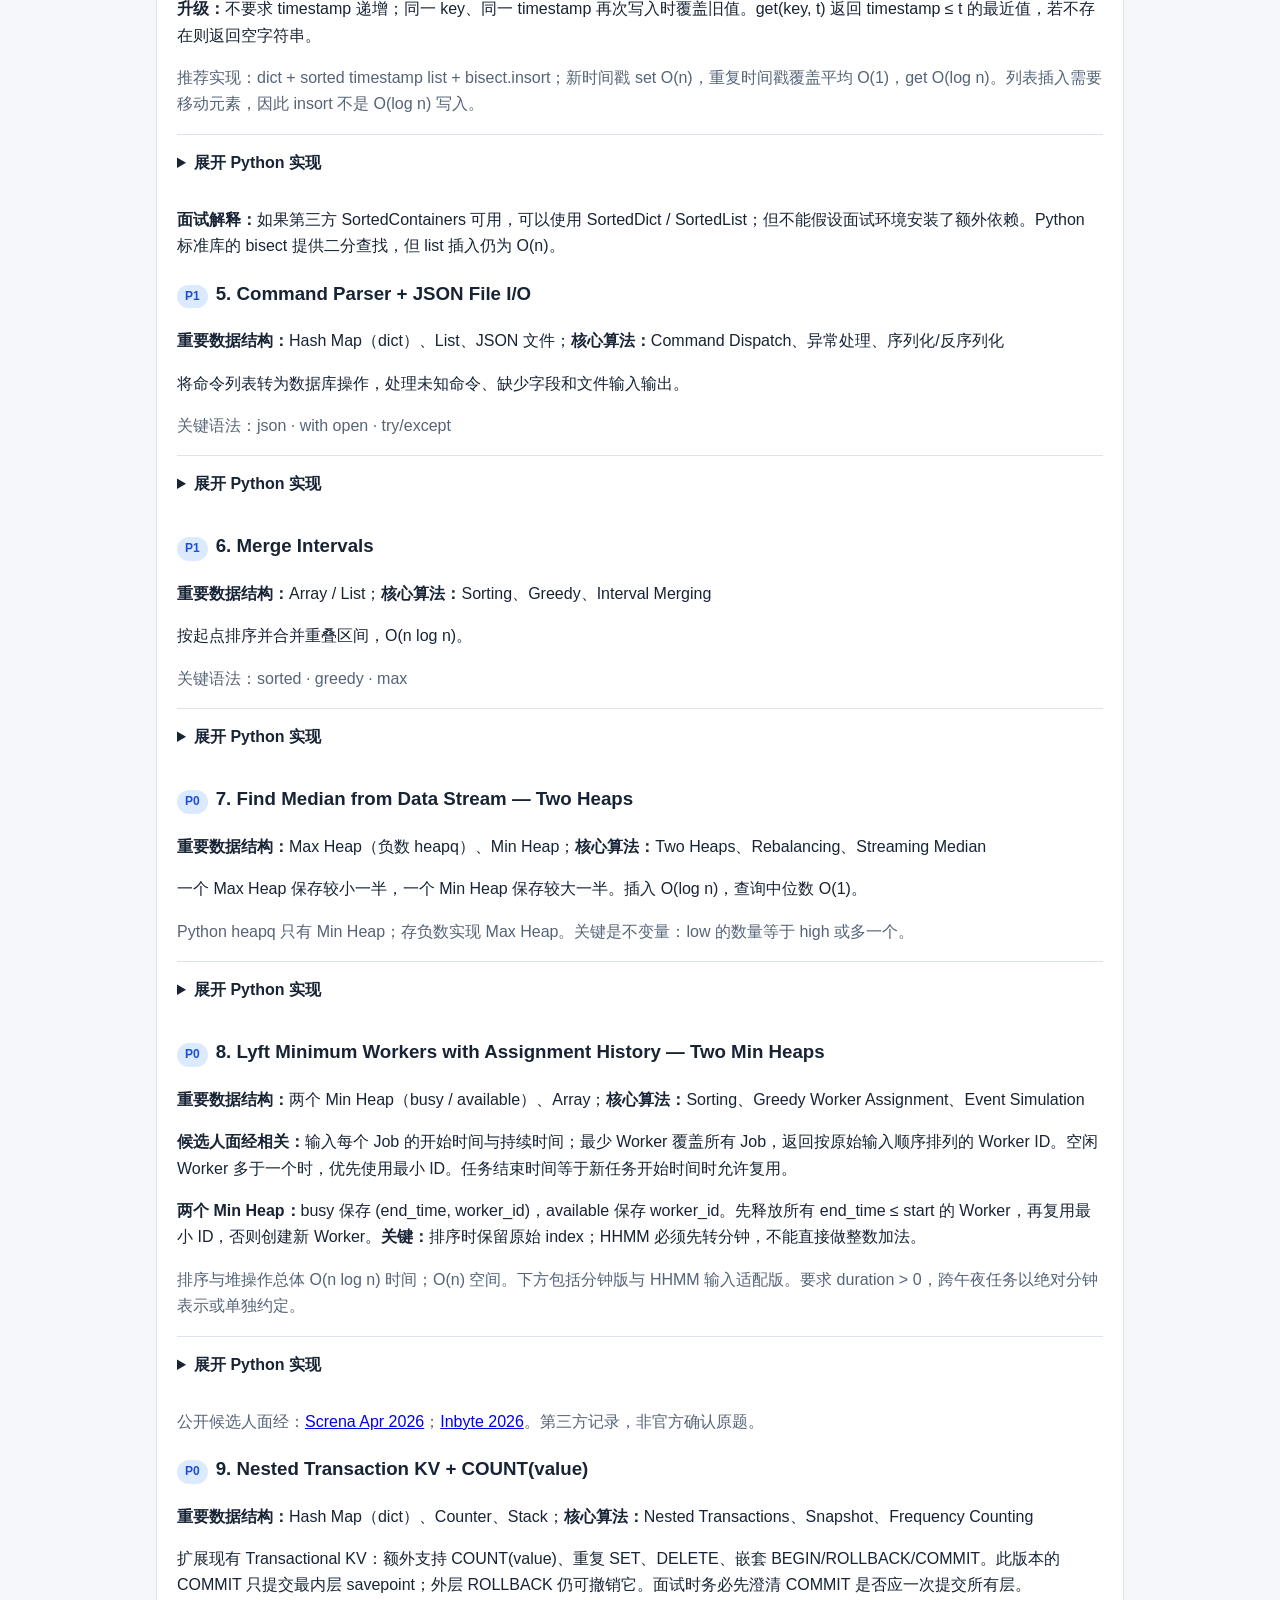
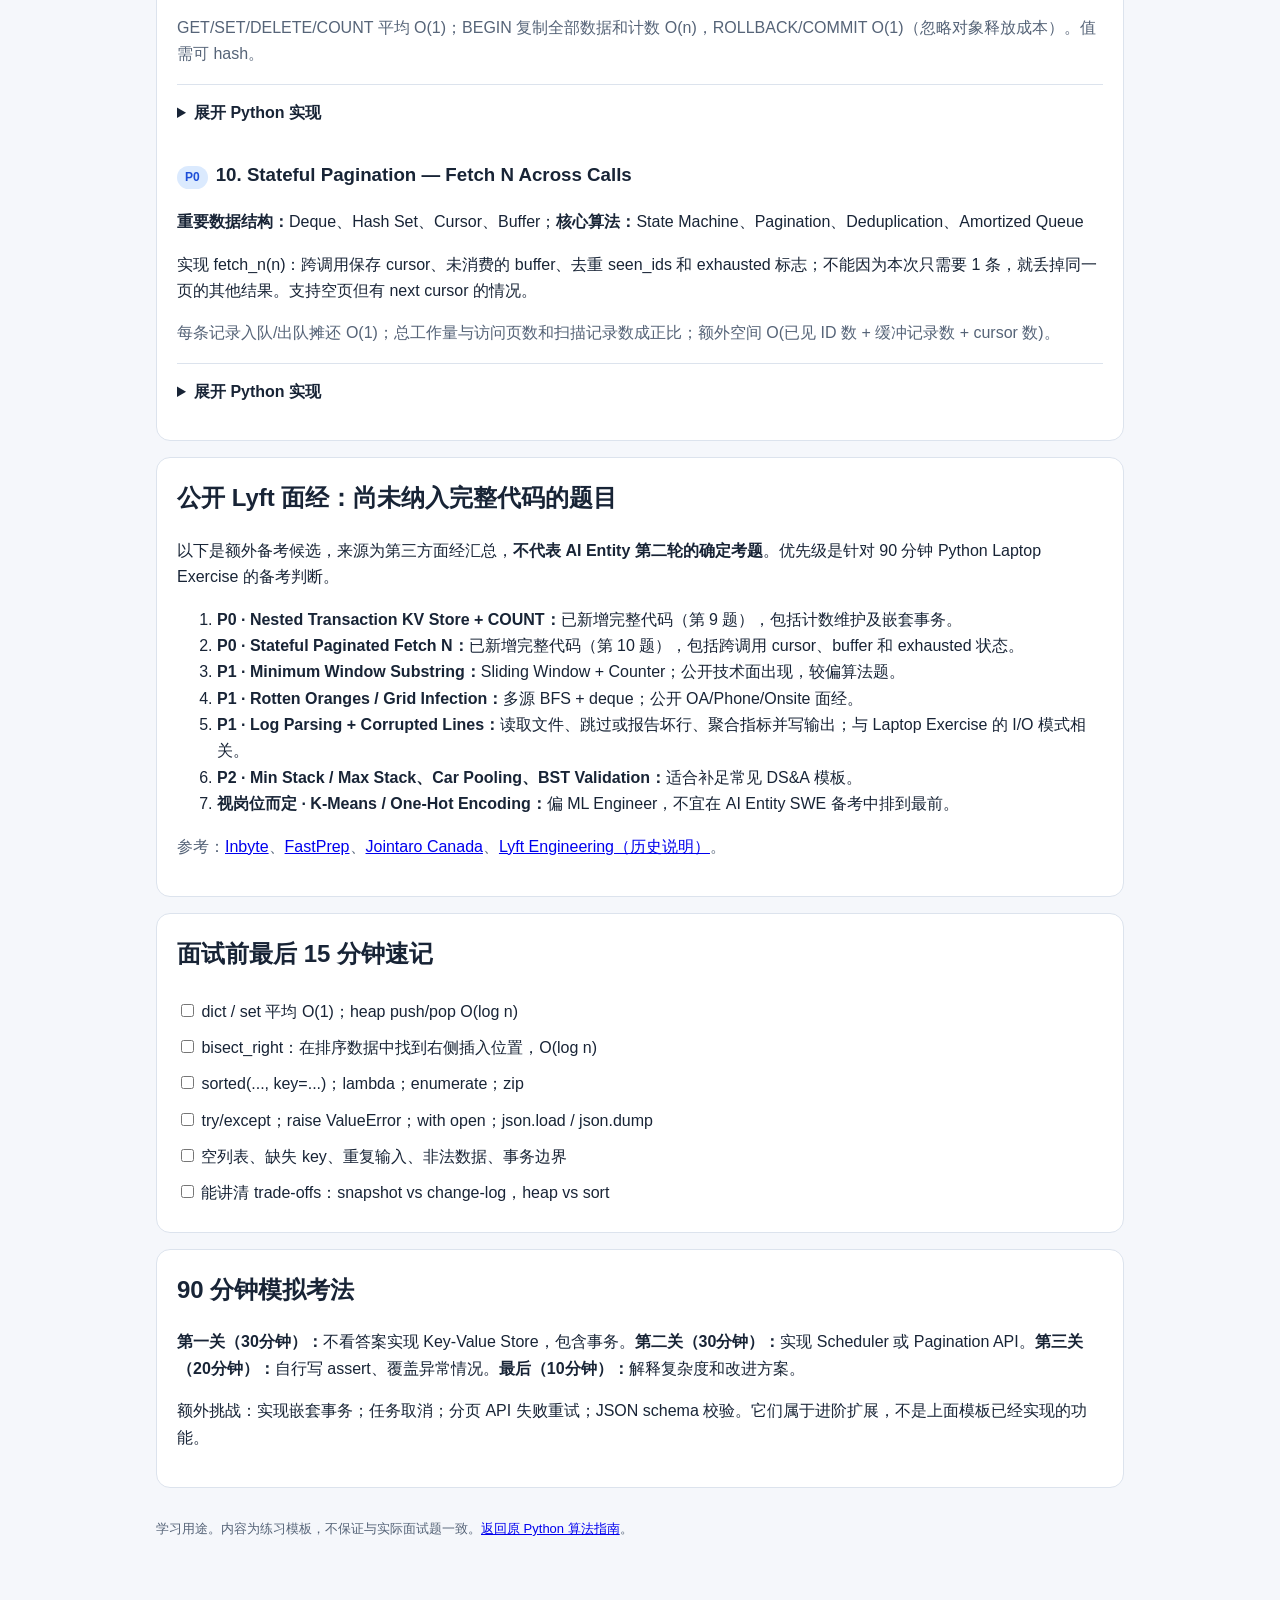
==== commit 870435b5: "docs: remove inline tests and label data structures and algorithms for each Lyft exercise" ====
--- a/docs/lyft-laptop-coding-interview.html
+++ b/docs/lyft-laptop-coding-interview.html
@@ -4,7 +4,7 @@
 <style>:root{color-scheme:light dark;--bg:#f5f7fb;--card:#fff;--text:#182436;--muted:#566478;--line:#dce3ed;--accent:#2563eb}*{box-sizing:border-box}body{margin:0;background:var(--bg);color:var(--text);font:16px/1.65 -apple-system,BlinkMacSystemFont,"Segoe UI",sans-serif}header{background:#13233d;color:#fff;padding:38px max(18px,calc((100vw - 1000px)/2))}header p{color:#d0def3}main{max-width:1000px;margin:auto;padding:24px 16px 70px}.card{background:var(--card);border:1px solid var(--line);border-radius:14px;padding:20px;margin:16px 0}h1{line-height:1.2}h2{margin-top:0}nav a{display:inline-block;margin:5px 12px 5px 0;color:var(--accent)}details{border-top:1px solid var(--line);padding:15px 0}summary{font-weight:700;cursor:pointer}pre{overflow:auto;background:#0e1726;color:#e8f0ff;padding:18px;border-radius:10px;font-size:13px;line-height:1.5;tab-size:4}code{font-family:ui-monospace,SFMono-Regular,Menlo,monospace}.tag{display:inline-block;background:#dbeafe;color:#1d4ed8;padding:2px 8px;border-radius:99px;font-size:12px;margin-right:8px}.muted{color:var(--muted)}.btn{border:0;background:#2563eb;color:white;padding:9px 14px;border-radius:8px;cursor:pointer}.check{display:block;padding:5px 0}footer{color:var(--muted);font-size:13px;margin-top:30px}@media(prefers-color-scheme:dark){:root{--bg:#0e1522;--card:#182437;--text:#edf3ff;--muted:#afbdd0;--line:#33445a;--accent:#93c5fd}.tag{background:#1e3a5f;color:#bfdbfe}}</style></head><body>
 <header><h1>Lyft AI Entity · Python Laptop Coding Exercise</h1><p>第二轮 Onsite · 90分钟 · 中文讲解 + 英文技术术语 · 更新于 2026-11-17</p><p>独立专项备考指南｜可折叠答案、必背代码、测试与模拟流程</p></header>
 <main><div class="card"><h2>考试定位</h2><p>这份指南针对你描述的 <strong>90-minute Laptop Coding Exercise</strong>。题型来自公开 Lyft SWE 面试经验及工程类实战练习的归纳，<strong>不代表 Lyft AI Entity 团队确认会考这些题</strong>。重点是完整可运行实现，而非只背 LeetCode 答案。</p><p><strong>时间安排：</strong>0–10 分钟确认需求；10–25 分钟数据结构与接口；25–65 分钟实现；65–80 分钟测试；80–90 分钟解释复杂度和改进。</p><nav><a href="#q1">1. Transactional Key-Value Store</a><a href="#q2">2. Priority Job Scheduler</a><a href="#q3">3. Pagination API Wrapper</a><a href="#q4">4. Time-Based Key-Value Store</a><a href="#q5">5. Command Parser + JSON File I/O</a><a href="#q6">6. Merge Intervals</a><a href="#q7">7. Two Heaps Median</a><a href="#q8">8. Lyft Minimum Workers</a><a href="#q9">9. Nested KV + COUNT</a><a href="#q10">10. Stateful Fetch N</a></nav></div>
-<div class="card"><h2>10 道必背 Python 实现</h2><p class="muted">建议先自己在 IDE 写出来，再展开参考答案。P0 优先于 P1。每题至少写 3 个测试：正常输入、空输入、异常/边界。</p><section id="q1"><h3><span class="tag">P0</span>1. Transactional Key-Value Store</h3><p>写出 set/get/delete/begin/rollback/commit；解释 snapshot 的 O(n) 复制成本。</p><p class="muted">关键语法：dict · snapshots · transactions</p><details><summary>展开 Python 参考实现 + assert 测试</summary><button class="btn" data-copy="code0">复制代码</button><pre><code id="code0">class Database:
+<div class="card"><h2>10 道 Python 实现速记</h2><p class="muted">建议先自己在 IDE 写出来，再展开参考答案。P0 优先于 P1。每题只保留 Python 实现，重点记住重要数据结构与核心算法。</p><section id="q1"><h3><span class="tag">P0</span>1. Transactional Key-Value Store</h3><p><strong>重要数据结构：</strong>Hash Map（dict）、Stack（list snapshots）；<strong>核心算法：</strong>Snapshot Copy、事务回滚、LIFO</p><p>写出 set/get/delete/begin/rollback/commit；解释 snapshot 的 O(n) 复制成本。</p><p class="muted">关键语法：dict · snapshots · transactions</p><details><summary>展开 Python 实现</summary><button class="btn" data-copy="code0">复制代码</button><pre><code id="code0">class Database:
     def __init__(self):
         self.data = {}
         self.history = []
@@ -29,18 +29,7 @@
     def commit(self):
         if not self.history:
             raise RuntimeError("No transaction")
-        self.history.pop()
-
-db = Database()
-db.set("a", 1)
-db.begin()
-db.set("a", 2)
-db.rollback()
-assert db.get("a") == 1
-db.begin()
-db.set("b", 3)
-db.commit()
-assert db.get("b") == 3</code></pre></details></section><section id="q2"><h3><span class="tag">P0</span>2. Priority Job Scheduler</h3><p>最大优先级先执行；相同优先级保持 FIFO。</p><p class="muted">关键语法：heapq · itertools.count</p><details><summary>展开 Python 参考实现 + assert 测试</summary><button class="btn" data-copy="code1">复制代码</button><pre><code id="code1">import heapq
+        self.history.pop()</code></pre></details></section><section id="q2"><h3><span class="tag">P0</span>2. Priority Job Scheduler</h3><p><strong>重要数据结构：</strong>Min Heap（heapq）、Sequence Counter；<strong>核心算法：</strong>Priority Queue、负数模拟最大优先级、FIFO Tie-break</p><p>最大优先级先执行；相同优先级保持 FIFO。</p><p class="muted">关键语法：heapq · itertools.count</p><details><summary>展开 Python 实现</summary><button class="btn" data-copy="code1">复制代码</button><pre><code id="code1">import heapq
 from itertools import count
 
 class Scheduler:
@@ -54,15 +43,7 @@
     def pop(self):
         if not self.heap:
             return None
-        return heapq.heappop(self.heap)[2]
-
-s = Scheduler()
-s.add(1, "low")
-s.add(5, "first")
-s.add(5, "second")
-assert [s.pop(), s.pop(), s.pop(), s.pop()] == [
-    "first", "second", "low", None
-]</code></pre></details></section><section id="q3"><h3><span class="tag">P0</span>3. Pagination API Wrapper</h3><p>逐页获取、按 id 去重、检测重复 cursor 防止死循环。</p><p class="muted">关键语法：loop · cursor · set · validation</p><details><summary>展开 Python 参考实现 + assert 测试</summary><button class="btn" data-copy="code2">复制代码</button><pre><code id="code2">def fetch_all(fetch_page):
+        return heapq.heappop(self.heap)[2]</code></pre></details></section><section id="q3"><h3><span class="tag">P0</span>3. Pagination API Wrapper</h3><p><strong>重要数据结构：</strong>Hash Set（set）、List、Cursor；<strong>核心算法：</strong>迭代分页、去重、Cycle Detection</p><p>逐页获取、按 id 去重、检测重复 cursor 防止死循环。</p><p class="muted">关键语法：loop · cursor · set · validation</p><details><summary>展开 Python 实现</summary><button class="btn" data-copy="code2">复制代码</button><pre><code id="code2">def fetch_all(fetch_page):
     results, ids, cursors = [], set(), set()
     cursor = None
     while True:
@@ -79,13 +60,7 @@
         if next_cursor in cursors:
             raise ValueError("Cursor loop")
         cursors.add(next_cursor)
-        cursor = next_cursor
-
-pages = {
-    None: {"items": [{"id": 1}], "next": "p2"},
-    "p2": {"items": [{"id": 1}, {"id": 2}], "next": None}
-}
-assert len(fetch_all(lambda c: pages[c])) == 2</code></pre></details></section><section id="q4"><h3><span class="tag">P0</span>4. Time-Based Key-Value Store — 乱序 timestamp</h3><p><strong>升级：</strong>不要求 timestamp 递增；同一 key、同一 timestamp 再次写入时覆盖旧值。get(key, t) 返回 timestamp ≤ t 的最近值，若不存在则返回空字符串。</p><p class="muted">推荐实现：dict + sorted timestamp list + bisect.insort；新时间戳 set O(n)，重复时间戳覆盖平均 O(1)，get O(log n)。列表插入需要移动元素，因此 insort 不是 O(log n) 写入。</p><details><summary>乱序 timestamp：实时有序索引</summary><button class="btn" data-copy="code3">复制代码</button><pre><code id="code3">from bisect import bisect_right, insort
+        cursor = next_cursor</code></pre></details></section><section id="q4"><h3><span class="tag">P0</span>4. Time-Based Key-Value Store — 乱序 timestamp</h3><p><strong>重要数据结构：</strong>Hash Map（dict）、Sorted List；<strong>核心算法：</strong>Binary Search（bisect_right）、Ordered Insertion（insort）</p><p><strong>升级：</strong>不要求 timestamp 递增；同一 key、同一 timestamp 再次写入时覆盖旧值。get(key, t) 返回 timestamp ≤ t 的最近值，若不存在则返回空字符串。</p><p class="muted">推荐实现：dict + sorted timestamp list + bisect.insort；新时间戳 set O(n)，重复时间戳覆盖平均 O(1)，get O(log n)。列表插入需要移动元素，因此 insort 不是 O(log n) 写入。</p><details><summary>展开 Python 实现</summary><button class="btn" data-copy="code3">复制代码</button><pre><code id="code3">from bisect import bisect_right, insort
 
 class TimeMap:
     def __init__(self):
@@ -107,18 +82,7 @@
         i = bisect_right(times, timestamp) - 1
         if i &lt; 0:
             return ""
-        return self.values[key][times[i]]
-
-tm = TimeMap()
-tm.set("foo", "v10", 10)
-tm.set("foo", "v3", 3)
-tm.set("foo", "v7", 7)
-tm.set("foo", "updated", 7)
-assert tm.get("foo", 8) == "updated"
-assert tm.get("foo", 5) == "v3"
-assert tm.get("foo", 2) == ""
-assert tm.get("foo", 10) == "v10"
-assert tm.get("missing", 100) == ""</code></pre></details><p><strong>面试解释：</strong>如果第三方 SortedContainers 可用，可以使用 SortedDict / SortedList；但不能假设面试环境安装了额外依赖。Python 标准库的 bisect 提供二分查找，但 list 插入仍为 O(n)。</p></section><section id="q5"><h3><span class="tag">P1</span>5. Command Parser + JSON File I/O</h3><p>将命令列表转为数据库操作，处理未知命令、缺少字段和文件输入输出。</p><p class="muted">关键语法：json · with open · try/except</p><details><summary>展开 Python 参考实现 + assert 测试</summary><button class="btn" data-copy="code4">复制代码</button><pre><code id="code4">import json
+        return self.values[key][times[i]]</code></pre></details><p><strong>面试解释：</strong>如果第三方 SortedContainers 可用，可以使用 SortedDict / SortedList；但不能假设面试环境安装了额外依赖。Python 标准库的 bisect 提供二分查找，但 list 插入仍为 O(n)。</p></section><section id="q5"><h3><span class="tag">P1</span>5. Command Parser + JSON File I/O</h3><p><strong>重要数据结构：</strong>Hash Map（dict）、List、JSON 文件；<strong>核心算法：</strong>Command Dispatch、异常处理、序列化/反序列化</p><p>将命令列表转为数据库操作，处理未知命令、缺少字段和文件输入输出。</p><p class="muted">关键语法：json · with open · try/except</p><details><summary>展开 Python 实现</summary><button class="btn" data-copy="code4">复制代码</button><pre><code id="code4">import json
 
 def execute(commands):
     db, output = {}, []
@@ -142,12 +106,7 @@
         commands = json.load(f)
     result = execute(commands)
     with open(output_file, "w", encoding="utf-8") as f:
-        json.dump(result, f, ensure_ascii=False, indent=2)
-
-assert execute([
-    {"op": "SET", "key": "x", "value": 42},
-    {"op": "GET", "key": "x"}
-]) == [42]</code></pre></details></section><section id="q6"><h3><span class="tag">P1</span>6. Merge Intervals</h3><p>按起点排序并合并重叠区间，O(n log n)。</p><p class="muted">关键语法：sorted · greedy · max</p><details><summary>展开 Python 参考实现 + assert 测试</summary><button class="btn" data-copy="code5">复制代码</button><pre><code id="code5">def merge_intervals(intervals):
+        json.dump(result, f, ensure_ascii=False, indent=2)</code></pre></details></section><section id="q6"><h3><span class="tag">P1</span>6. Merge Intervals</h3><p><strong>重要数据结构：</strong>Array / List；<strong>核心算法：</strong>Sorting、Greedy、Interval Merging</p><p>按起点排序并合并重叠区间，O(n log n)。</p><p class="muted">关键语法：sorted · greedy · max</p><details><summary>展开 Python 实现</summary><button class="btn" data-copy="code5">复制代码</button><pre><code id="code5">def merge_intervals(intervals):
     if not intervals:
         return []
     intervals = sorted(intervals, key=lambda x: x[0])
@@ -157,11 +116,7 @@
             merged[-1][1] = max(merged[-1][1], end)
         else:
             merged.append([start, end])
-    return merged
-
-assert merge_intervals([[1, 3], [2, 6], [8, 10]]) == [
-    [1, 6], [8, 10]
-]</code></pre></details></section><section id="q7"><h3><span class="tag">P0</span>7. Find Median from Data Stream — Two Heaps</h3><p>一个 Max Heap 保存较小一半，一个 Min Heap 保存较大一半。插入 O(log n)，查询中位数 O(1)。</p><p class="muted">Python heapq 只有 Min Heap；存负数实现 Max Heap。关键是不变量：low 的数量等于 high 或多一个。</p><details><summary>展开 Python 实现 + assert 测试</summary><button class="btn" data-copy="code6">复制代码</button><pre><code id="code6">import heapq
+    return merged</code></pre></details></section><section id="q7"><h3><span class="tag">P0</span>7. Find Median from Data Stream — Two Heaps</h3><p><strong>重要数据结构：</strong>Max Heap（负数 heapq）、Min Heap；<strong>核心算法：</strong>Two Heaps、Rebalancing、Streaming Median</p><p>一个 Max Heap 保存较小一半，一个 Min Heap 保存较大一半。插入 O(log n)，查询中位数 O(1)。</p><p class="muted">Python heapq 只有 Min Heap；存负数实现 Max Heap。关键是不变量：low 的数量等于 high 或多一个。</p><details><summary>展开 Python 实现</summary><button class="btn" data-copy="code6">复制代码</button><pre><code id="code6">import heapq
 
 class MedianFinder:
     def __init__(self):
@@ -179,12 +134,7 @@
             raise ValueError("No numbers")
         if len(self.low) &gt; len(self.high):
             return -self.low[0]
-        return (-self.low[0] + self.high[0]) / 2
-
-m = MedianFinder()
-for x, expected in [(1, 1), (5, 3), (2, 2), (10, 3.5)]:
-    m.add_num(x)
-    assert m.find_median() == expected</code></pre></details></section><section id="q8"><h3><span class="tag">P0</span>8. Lyft Minimum Workers with Assignment History — Two Min Heaps</h3><p><strong>候选人面经相关：</strong>输入每个 Job 的开始时间与持续时间；最少 Worker 覆盖所有 Job，返回按原始输入顺序排列的 Worker ID。空闲 Worker 多于一个时，优先使用最小 ID。任务结束时间等于新任务开始时间时允许复用。</p><p><strong>两个 Min Heap：</strong>busy 保存 (end_time, worker_id)，available 保存 worker_id。先释放所有 end_time ≤ start 的 Worker，再复用最小 ID，否则创建新 Worker。<strong>关键：</strong>排序时保留原始 index；HHMM 必须先转分钟，不能直接做整数加法。</p><p class="muted">排序与堆操作总体 O(n log n) 时间；O(n) 空间。下方包括分钟版与 HHMM 输入适配版。要求 duration &gt; 0，跨午夜任务以绝对分钟表示或单独约定。</p><details><summary>展开 Lyft Worker Assignment Python 实现 + 测试</summary><button class="btn" data-copy="code7">复制代码</button><pre><code id="code7">import heapq
+        return (-self.low[0] + self.high[0]) / 2</code></pre></details></section><section id="q8"><h3><span class="tag">P0</span>8. Lyft Minimum Workers with Assignment History — Two Min Heaps</h3><p><strong>重要数据结构：</strong>两个 Min Heap（busy / available）、Array；<strong>核心算法：</strong>Sorting、Greedy Worker Assignment、Event Simulation</p><p><strong>候选人面经相关：</strong>输入每个 Job 的开始时间与持续时间；最少 Worker 覆盖所有 Job，返回按原始输入顺序排列的 Worker ID。空闲 Worker 多于一个时，优先使用最小 ID。任务结束时间等于新任务开始时间时允许复用。</p><p><strong>两个 Min Heap：</strong>busy 保存 (end_time, worker_id)，available 保存 worker_id。先释放所有 end_time ≤ start 的 Worker，再复用最小 ID，否则创建新 Worker。<strong>关键：</strong>排序时保留原始 index；HHMM 必须先转分钟，不能直接做整数加法。</p><p class="muted">排序与堆操作总体 O(n log n) 时间；O(n) 空间。下方包括分钟版与 HHMM 输入适配版。要求 duration &gt; 0，跨午夜任务以绝对分钟表示或单独约定。</p><details><summary>展开 Python 实现</summary><button class="btn" data-copy="code7">复制代码</button><pre><code id="code7">import heapq
 
 def assign_workers(jobs):
     # jobs[i] = (start_minute, duration_minute)
@@ -224,14 +174,7 @@
     return assign_workers([
         (hhmm_to_minutes(start_hhmm), duration)
         for start_hhmm, duration in jobs
-    ])
-
-assert assign_workers([
-    (60, 30), (70, 10), (90, 15), (60, 5)
-]) == (2, [0, 1, 0, 1])
-assert assign_workers([]) == (0, [])
-assert assign_workers([(0, 10), (10, 5)]) == (1, [0, 0])
-assert assign_workers_hhmm([(1030, 30), (1100, 15)]) == (1, [0, 0])</code></pre></details><p class="muted">公开候选人面经：<a href="https://www.screna.ai/experience/0126f904-5c3e-4d1d-975b-9a71a840f3f3">Screna Apr 2026</a>；<a href="https://www.inbyte.org/interview/lyft?category=coding">Inbyte 2026</a>。第三方记录，非官方确认原题。</p></section><section id="q9"><h3><span class="tag">P0</span>9. Nested Transaction KV + COUNT(value)</h3><p>扩展现有 Transactional KV：额外支持 COUNT(value)、重复 SET、DELETE、嵌套 BEGIN/ROLLBACK/COMMIT。此版本的 COMMIT 只提交最内层 savepoint；外层 ROLLBACK 仍可撤销它。面试时务必先澄清 COMMIT 是否应一次提交所有层。</p><p class="muted">GET/SET/DELETE/COUNT 平均 O(1)；BEGIN 复制全部数据和计数 O(n)，ROLLBACK/COMMIT O(1)（忽略对象释放成本）。值需可 hash。</p><details><summary>展开完整 Python 实现 + assert 测试</summary><button class="btn" data-copy="code8">复制代码</button><pre><code id="code8">from collections import Counter
+    ])</code></pre></details><p class="muted">公开候选人面经：<a href="https://www.screna.ai/experience/0126f904-5c3e-4d1d-975b-9a71a840f3f3">Screna Apr 2026</a>；<a href="https://www.inbyte.org/interview/lyft?category=coding">Inbyte 2026</a>。第三方记录，非官方确认原题。</p></section><section id="q9"><h3><span class="tag">P0</span>9. Nested Transaction KV + COUNT(value)</h3><p><strong>重要数据结构：</strong>Hash Map（dict）、Counter、Stack；<strong>核心算法：</strong>Nested Transactions、Snapshot、Frequency Counting</p><p>扩展现有 Transactional KV：额外支持 COUNT(value)、重复 SET、DELETE、嵌套 BEGIN/ROLLBACK/COMMIT。此版本的 COMMIT 只提交最内层 savepoint；外层 ROLLBACK 仍可撤销它。面试时务必先澄清 COMMIT 是否应一次提交所有层。</p><p class="muted">GET/SET/DELETE/COUNT 平均 O(1)；BEGIN 复制全部数据和计数 O(n)，ROLLBACK/COMMIT O(1)（忽略对象释放成本）。值需可 hash。</p><details><summary>展开 Python 实现</summary><button class="btn" data-copy="code8">复制代码</button><pre><code id="code8">from collections import Counter
 
 class TransactionalKV:
     def __init__(self):
@@ -272,23 +215,7 @@
     def commit(self):
         if not self.snapshots:
             raise RuntimeError("No active transaction")
-        self.snapshots.pop()  # Commit only the innermost savepoint
-
-db = TransactionalKV()
-db.set("a", "red")
-db.set("b", "red")
-assert db.count("red") == 2
-db.begin()
-db.set("a", "blue")
-assert db.count("red") == 1
-db.begin()
-db.delete("b")
-db.commit()
-assert db.count("red") == 0
-db.rollback()  # Outer rollback undoes inner commit too
-assert (db.get("a"), db.get("b"), db.count("red")) == ("red", "red", 2)
-db.delete("missing")
-assert db.count("blue") == 0</code></pre></details></section><section id="q10"><h3><span class="tag">P0</span>10. Stateful Pagination — Fetch N Across Calls</h3><p>实现 fetch_n(n)：跨调用保存 cursor、未消费的 buffer、去重 seen_ids 和 exhausted 标志；不能因为本次只需要 1 条，就丢掉同一页的其他结果。支持空页但有 next cursor 的情况。</p><p class="muted">每条记录入队/出队摊还 O(1)；总工作量与访问页数和扫描记录数成正比；额外空间 O(已见 ID 数 + 缓冲记录数 + cursor 数)。</p><details><summary>展开完整 Python 实现 + assert 测试</summary><button class="btn" data-copy="code9">复制代码</button><pre><code id="code9">from collections import deque
+        self.snapshots.pop()  # Commit only the innermost savepoint</code></pre></details></section><section id="q10"><h3><span class="tag">P0</span>10. Stateful Pagination — Fetch N Across Calls</h3><p><strong>重要数据结构：</strong>Deque、Hash Set、Cursor、Buffer；<strong>核心算法：</strong>State Machine、Pagination、Deduplication、Amortized Queue</p><p>实现 fetch_n(n)：跨调用保存 cursor、未消费的 buffer、去重 seen_ids 和 exhausted 标志；不能因为本次只需要 1 条，就丢掉同一页的其他结果。支持空页但有 next cursor 的情况。</p><p class="muted">每条记录入队/出队摊还 O(1)；总工作量与访问页数和扫描记录数成正比；额外空间 O(已见 ID 数 + 缓冲记录数 + cursor 数)。</p><details><summary>展开 Python 实现</summary><button class="btn" data-copy="code9">复制代码</button><pre><code id="code9">from collections import deque
 
 class PaginatedFetcher:
     def __init__(self, fetch_page):
@@ -325,19 +252,7 @@
                     raise ValueError("Repeated pagination cursor")
                 self.seen_cursors.add(next_cursor)
                 self.cursor = next_cursor
-        return result
-
-pages = {
-    None: {"items": [{"id": 1}, {"id": 2}], "next": "p2"},
-    "p2": {"items": [{"id": 2}, {"id": 3}], "next": "p3"},
-    "p3": {"items": [{"id": 4}], "next": None},
-}
-f = PaginatedFetcher(lambda cursor: pages[cursor])
-assert [x["id"] for x in f.fetch_n(1)] == [1]
-assert [x["id"] for x in f.fetch_n(2)] == [2, 3]
-assert [x["id"] for x in f.fetch_n(10)] == [4]
-assert f.fetch_n(1) == []
-assert f.fetch_n(0) == []</code></pre></details></section></div>
+        return result</code></pre></details></section></div>
 <div class="card" id="lyft-reported-gaps"><h2>公开 Lyft 面经：尚未纳入完整代码的题目</h2><p>以下是额外备考候选，来源为第三方面经汇总，<strong>不代表 AI Entity 第二轮的确定考题</strong>。优先级是针对 90 分钟 Python Laptop Exercise 的备考判断。</p><ol><li><strong>P0 · Nested Transaction KV Store + COUNT：</strong>已新增完整代码（第 9 题），包括计数维护及嵌套事务。</li><li><strong>P0 · Stateful Paginated Fetch N：</strong>已新增完整代码（第 10 题），包括跨调用 cursor、buffer 和 exhausted 状态。</li><li><strong>P1 · Minimum Window Substring：</strong>Sliding Window + Counter；公开技术面出现，较偏算法题。</li><li><strong>P1 · Rotten Oranges / Grid Infection：</strong>多源 BFS + deque；公开 OA/Phone/Onsite 面经。</li><li><strong>P1 · Log Parsing + Corrupted Lines：</strong>读取文件、跳过或报告坏行、聚合指标并写输出；与 Laptop Exercise 的 I/O 模式相关。</li><li><strong>P2 · Min Stack / Max Stack、Car Pooling、BST Validation：</strong>适合补足常见 DS&A 模板。</li><li><strong>视岗位而定 · K-Means / One-Hot Encoding：</strong>偏 ML Engineer，不宜在 AI Entity SWE 备考中排到最前。</li></ol><p class="muted">参考：<a href="https://www.inbyte.org/interview/lyft?category=coding">Inbyte</a>、<a href="https://www.fastprep.io/lyft-interview">FastPrep</a>、<a href="https://www.jointaro.com/interviews/companies/lyft/experiences/software-development-engineer-sde-canada-july-29-2025-no-offer-neutral-00d1f8da/">Jointaro Canada</a>、<a href="https://eng.lyft.com/interviewing-with-lyft-engineering-7d3dd65b2001">Lyft Engineering（历史说明）</a>。</p></div>
 <div class="card"><h2>面试前最后 15 分钟速记</h2><label class="check"><input type="checkbox"> dict / set 平均 O(1)；heap push/pop O(log n)</label><label class="check"><input type="checkbox"> bisect_right：在排序数据中找到右侧插入位置，O(log n)</label><label class="check"><input type="checkbox"> sorted(..., key=...)；lambda；enumerate；zip</label><label class="check"><input type="checkbox"> try/except；raise ValueError；with open；json.load / json.dump</label><label class="check"><input type="checkbox"> 空列表、缺失 key、重复输入、非法数据、事务边界</label><label class="check"><input type="checkbox"> 能讲清 trade-offs：snapshot vs change-log，heap vs sort</label></div>
 <div class="card"><h2>90 分钟模拟考法</h2><p><strong>第一关（30分钟）：</strong>不看答案实现 Key-Value Store，包含事务。<strong>第二关（30分钟）：</strong>实现 Scheduler 或 Pagination API。<strong>第三关（20分钟）：</strong>自行写 assert、覆盖异常情况。<strong>最后（10分钟）：</strong>解释复杂度和改进方案。</p><p>额外挑战：实现嵌套事务；任务取消；分页 API 失败重试；JSON schema 校验。它们属于进阶扩展，不是上面模板已经实现的功能。</p></div>
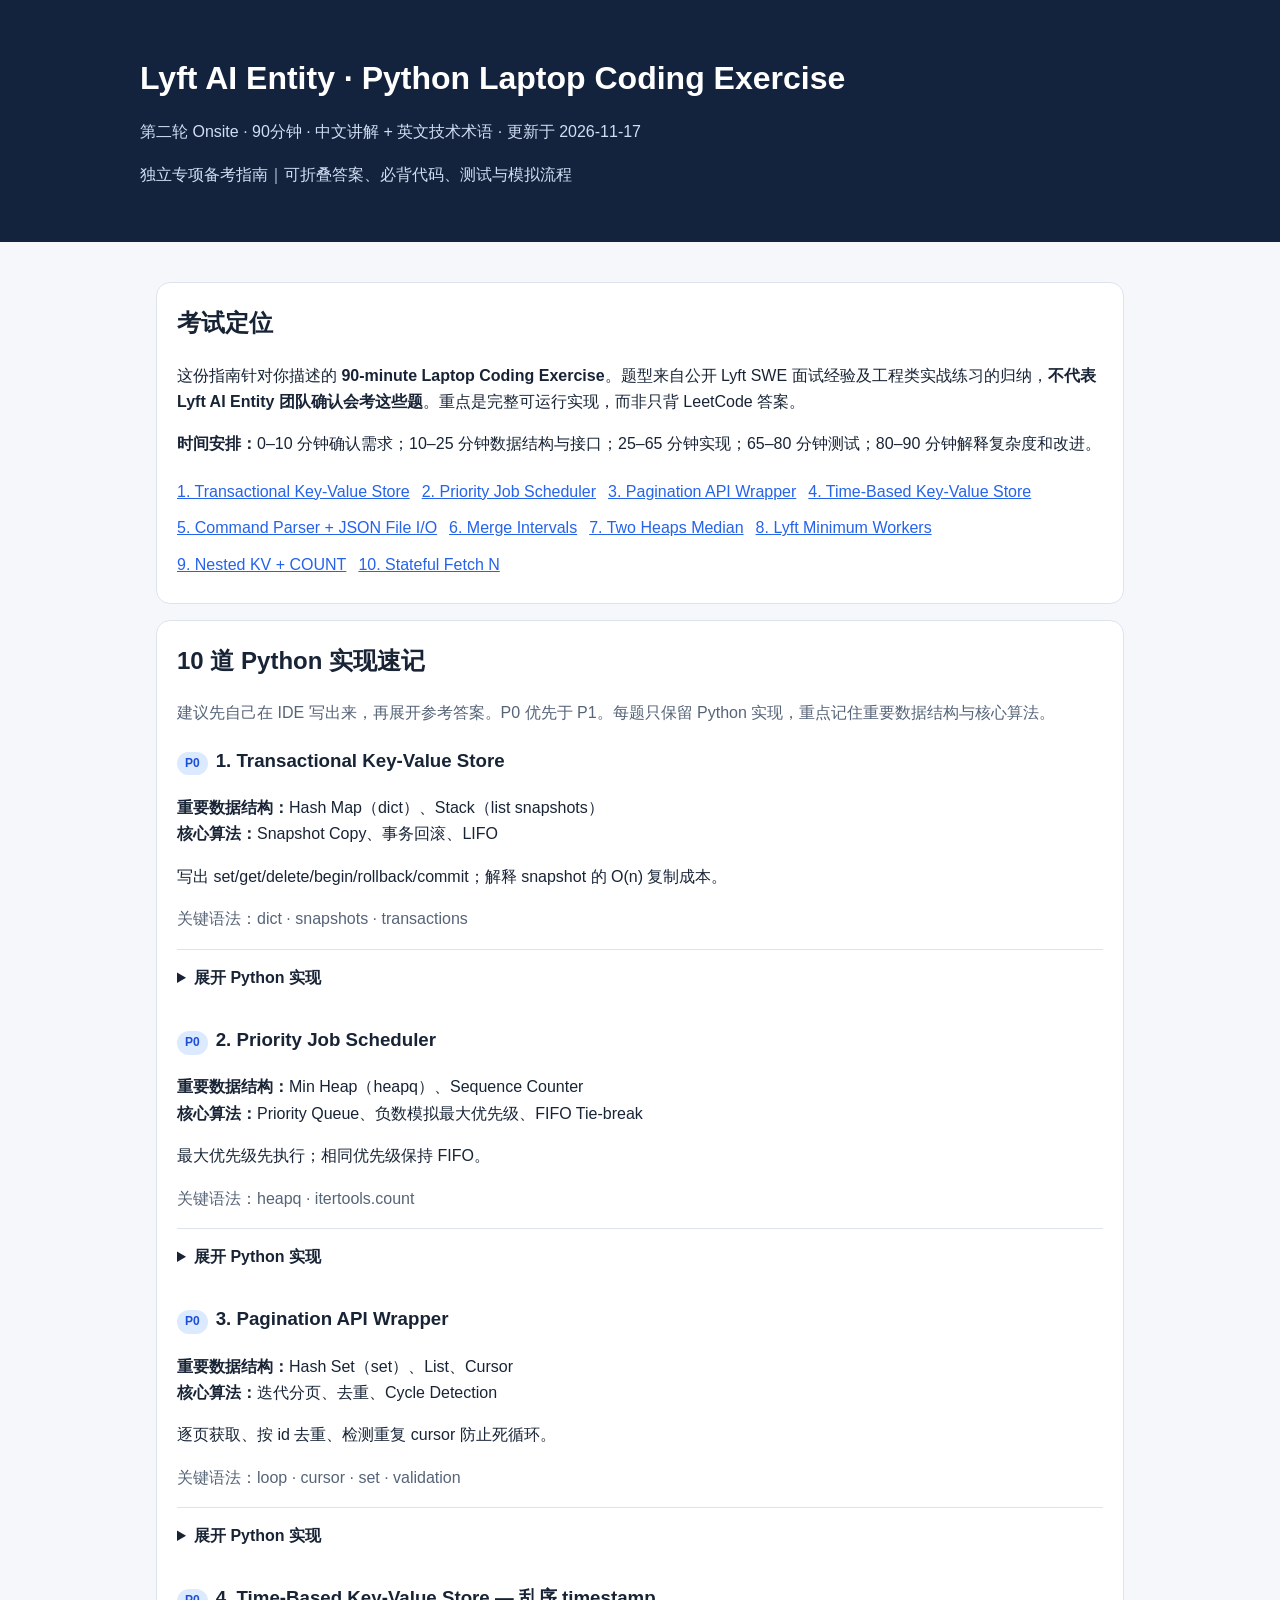
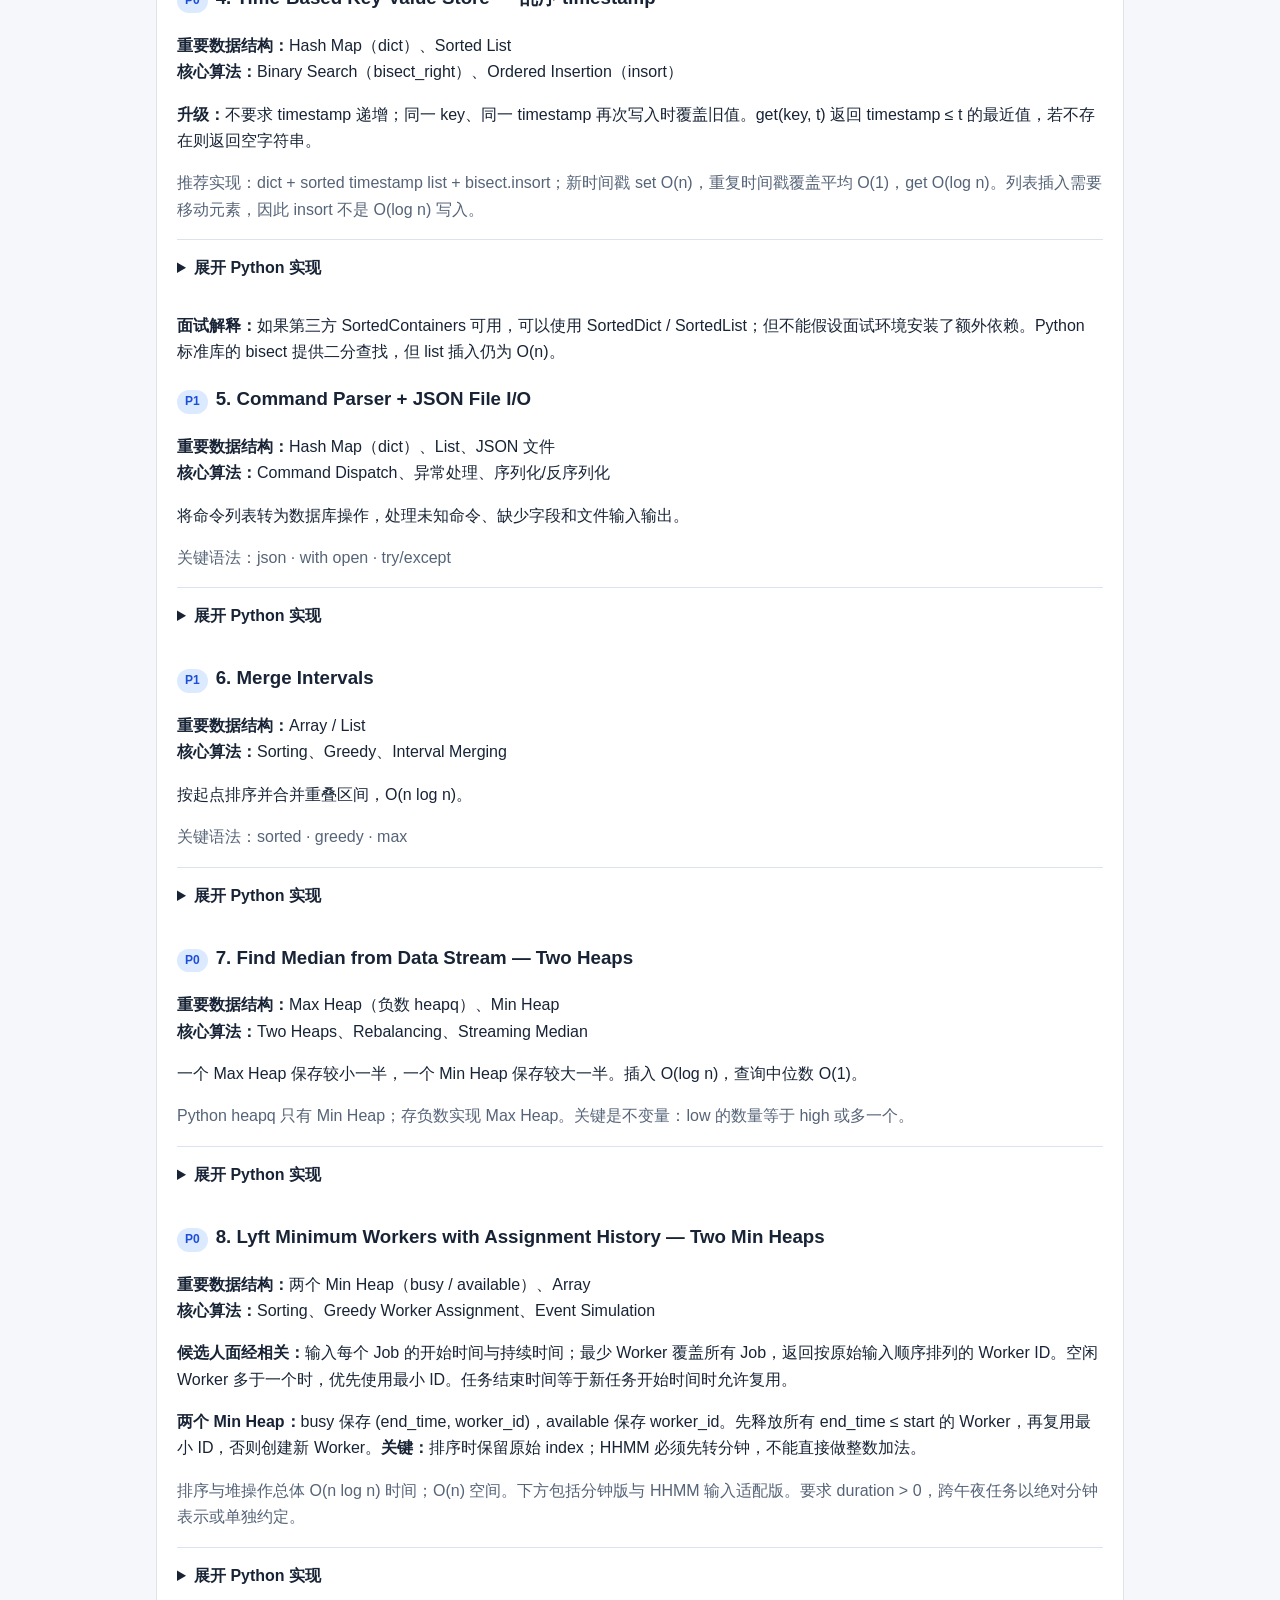
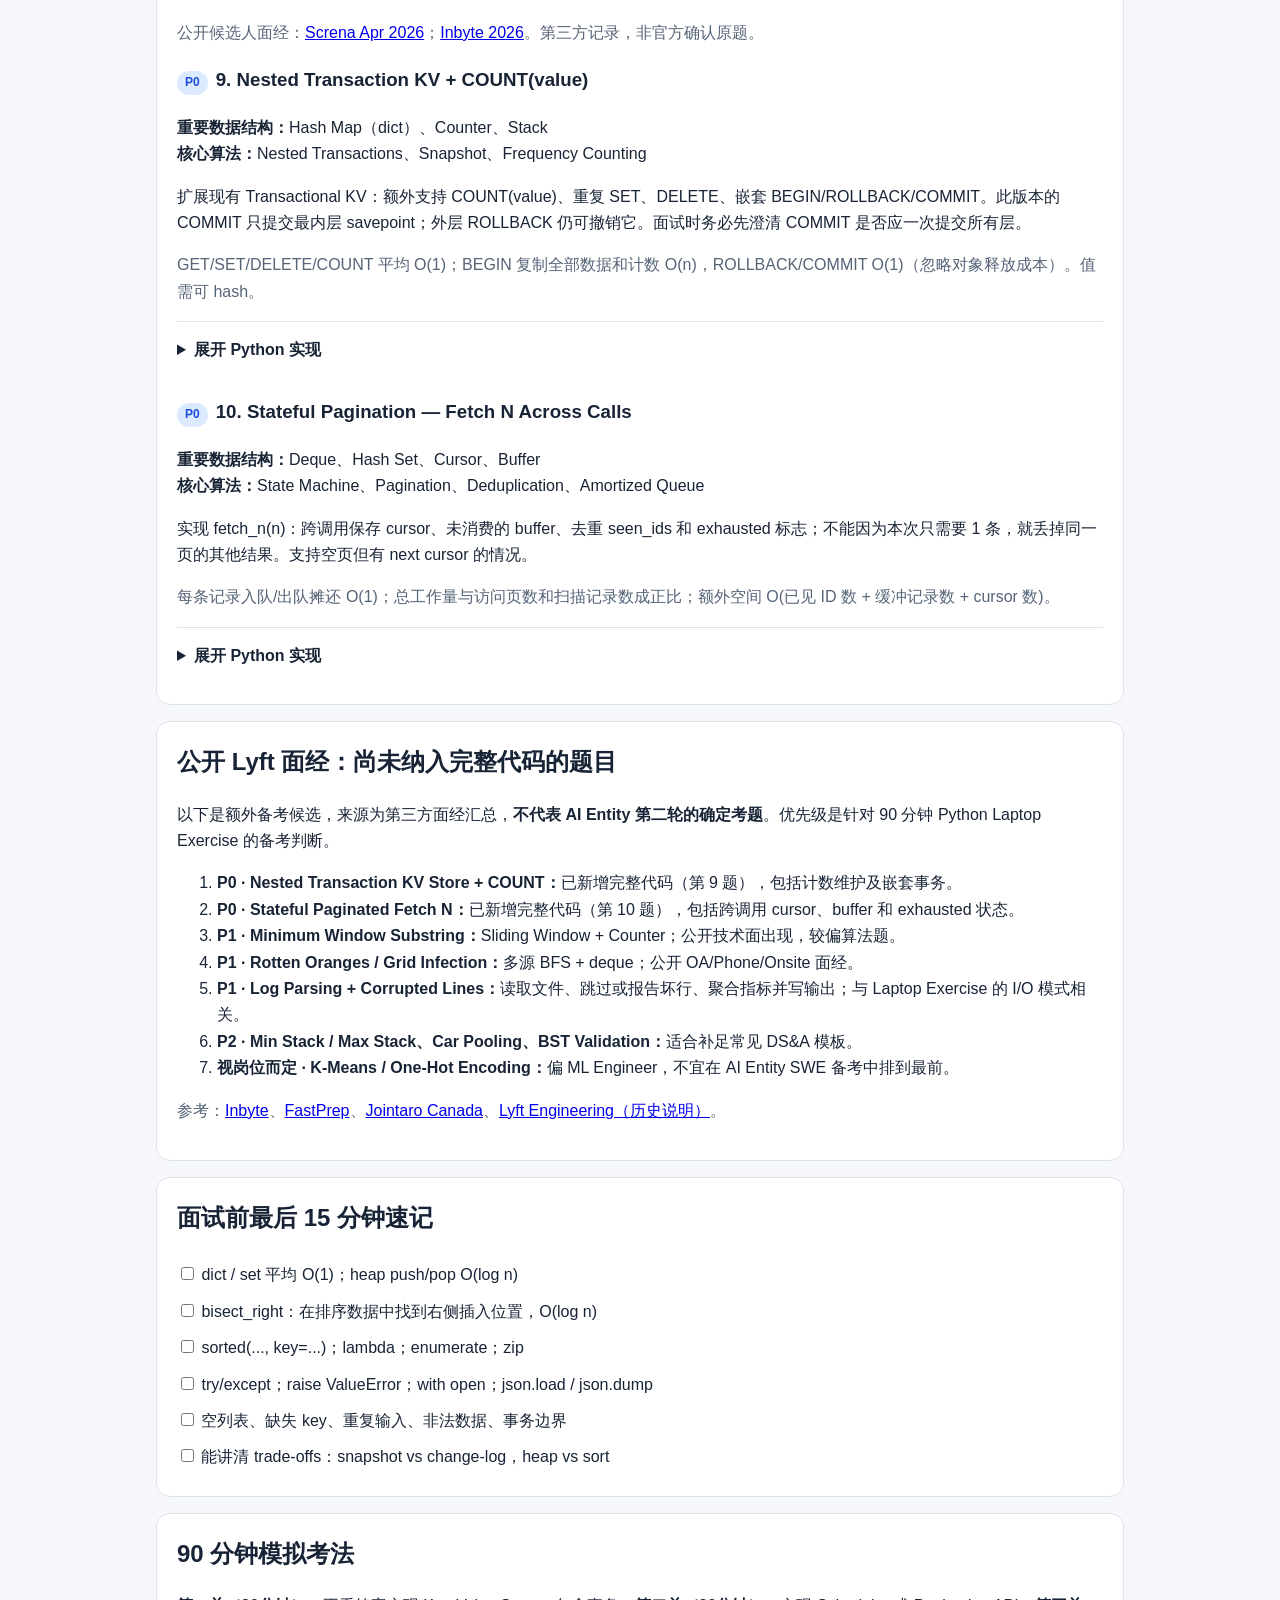
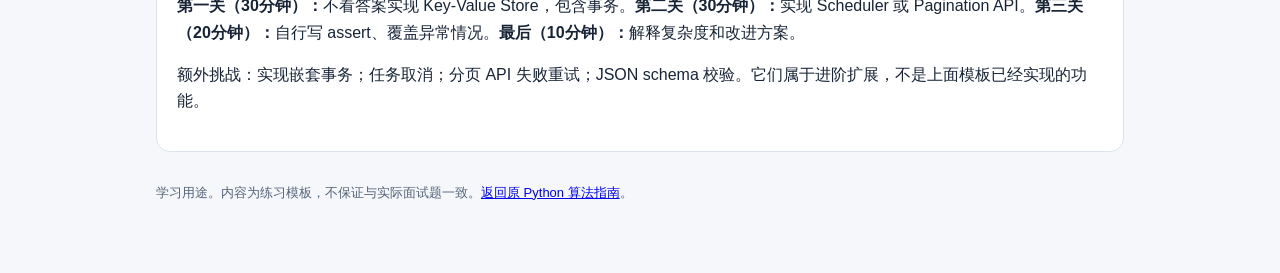
==== commit ce5c4ae9: "Format data structures and core algorithms on separate lines" ====
--- a/docs/lyft-laptop-coding-interview.html
+++ b/docs/lyft-laptop-coding-interview.html
@@ -4,7 +4,7 @@
 <style>:root{color-scheme:light dark;--bg:#f5f7fb;--card:#fff;--text:#182436;--muted:#566478;--line:#dce3ed;--accent:#2563eb}*{box-sizing:border-box}body{margin:0;background:var(--bg);color:var(--text);font:16px/1.65 -apple-system,BlinkMacSystemFont,"Segoe UI",sans-serif}header{background:#13233d;color:#fff;padding:38px max(18px,calc((100vw - 1000px)/2))}header p{color:#d0def3}main{max-width:1000px;margin:auto;padding:24px 16px 70px}.card{background:var(--card);border:1px solid var(--line);border-radius:14px;padding:20px;margin:16px 0}h1{line-height:1.2}h2{margin-top:0}nav a{display:inline-block;margin:5px 12px 5px 0;color:var(--accent)}details{border-top:1px solid var(--line);padding:15px 0}summary{font-weight:700;cursor:pointer}pre{overflow:auto;background:#0e1726;color:#e8f0ff;padding:18px;border-radius:10px;font-size:13px;line-height:1.5;tab-size:4}code{font-family:ui-monospace,SFMono-Regular,Menlo,monospace}.tag{display:inline-block;background:#dbeafe;color:#1d4ed8;padding:2px 8px;border-radius:99px;font-size:12px;margin-right:8px}.muted{color:var(--muted)}.btn{border:0;background:#2563eb;color:white;padding:9px 14px;border-radius:8px;cursor:pointer}.check{display:block;padding:5px 0}footer{color:var(--muted);font-size:13px;margin-top:30px}@media(prefers-color-scheme:dark){:root{--bg:#0e1522;--card:#182437;--text:#edf3ff;--muted:#afbdd0;--line:#33445a;--accent:#93c5fd}.tag{background:#1e3a5f;color:#bfdbfe}}</style></head><body>
 <header><h1>Lyft AI Entity · Python Laptop Coding Exercise</h1><p>第二轮 Onsite · 90分钟 · 中文讲解 + 英文技术术语 · 更新于 2026-11-17</p><p>独立专项备考指南｜可折叠答案、必背代码、测试与模拟流程</p></header>
 <main><div class="card"><h2>考试定位</h2><p>这份指南针对你描述的 <strong>90-minute Laptop Coding Exercise</strong>。题型来自公开 Lyft SWE 面试经验及工程类实战练习的归纳，<strong>不代表 Lyft AI Entity 团队确认会考这些题</strong>。重点是完整可运行实现，而非只背 LeetCode 答案。</p><p><strong>时间安排：</strong>0–10 分钟确认需求；10–25 分钟数据结构与接口；25–65 分钟实现；65–80 分钟测试；80–90 分钟解释复杂度和改进。</p><nav><a href="#q1">1. Transactional Key-Value Store</a><a href="#q2">2. Priority Job Scheduler</a><a href="#q3">3. Pagination API Wrapper</a><a href="#q4">4. Time-Based Key-Value Store</a><a href="#q5">5. Command Parser + JSON File I/O</a><a href="#q6">6. Merge Intervals</a><a href="#q7">7. Two Heaps Median</a><a href="#q8">8. Lyft Minimum Workers</a><a href="#q9">9. Nested KV + COUNT</a><a href="#q10">10. Stateful Fetch N</a></nav></div>
-<div class="card"><h2>10 道 Python 实现速记</h2><p class="muted">建议先自己在 IDE 写出来，再展开参考答案。P0 优先于 P1。每题只保留 Python 实现，重点记住重要数据结构与核心算法。</p><section id="q1"><h3><span class="tag">P0</span>1. Transactional Key-Value Store</h3><p><strong>重要数据结构：</strong>Hash Map（dict）、Stack（list snapshots）；<strong>核心算法：</strong>Snapshot Copy、事务回滚、LIFO</p><p>写出 set/get/delete/begin/rollback/commit；解释 snapshot 的 O(n) 复制成本。</p><p class="muted">关键语法：dict · snapshots · transactions</p><details><summary>展开 Python 实现</summary><button class="btn" data-copy="code0">复制代码</button><pre><code id="code0">class Database:
+<div class="card"><h2>10 道 Python 实现速记</h2><p class="muted">建议先自己在 IDE 写出来，再展开参考答案。P0 优先于 P1。每题只保留 Python 实现，重点记住重要数据结构与核心算法。</p><section id="q1"><h3><span class="tag">P0</span>1. Transactional Key-Value Store</h3><p><strong>重要数据结构：</strong>Hash Map（dict）、Stack（list snapshots）<br><strong>核心算法：</strong>Snapshot Copy、事务回滚、LIFO</p><p>写出 set/get/delete/begin/rollback/commit；解释 snapshot 的 O(n) 复制成本。</p><p class="muted">关键语法：dict · snapshots · transactions</p><details><summary>展开 Python 实现</summary><button class="btn" data-copy="code0">复制代码</button><pre><code id="code0">class Database:
     def __init__(self):
         self.data = {}
         self.history = []
@@ -29,7 +29,7 @@
     def commit(self):
         if not self.history:
             raise RuntimeError("No transaction")
-        self.history.pop()</code></pre></details></section><section id="q2"><h3><span class="tag">P0</span>2. Priority Job Scheduler</h3><p><strong>重要数据结构：</strong>Min Heap（heapq）、Sequence Counter；<strong>核心算法：</strong>Priority Queue、负数模拟最大优先级、FIFO Tie-break</p><p>最大优先级先执行；相同优先级保持 FIFO。</p><p class="muted">关键语法：heapq · itertools.count</p><details><summary>展开 Python 实现</summary><button class="btn" data-copy="code1">复制代码</button><pre><code id="code1">import heapq
+        self.history.pop()</code></pre></details></section><section id="q2"><h3><span class="tag">P0</span>2. Priority Job Scheduler</h3><p><strong>重要数据结构：</strong>Min Heap（heapq）、Sequence Counter<br><strong>核心算法：</strong>Priority Queue、负数模拟最大优先级、FIFO Tie-break</p><p>最大优先级先执行；相同优先级保持 FIFO。</p><p class="muted">关键语法：heapq · itertools.count</p><details><summary>展开 Python 实现</summary><button class="btn" data-copy="code1">复制代码</button><pre><code id="code1">import heapq
 from itertools import count
 
 class Scheduler:
@@ -43,7 +43,7 @@
     def pop(self):
         if not self.heap:
             return None
-        return heapq.heappop(self.heap)[2]</code></pre></details></section><section id="q3"><h3><span class="tag">P0</span>3. Pagination API Wrapper</h3><p><strong>重要数据结构：</strong>Hash Set（set）、List、Cursor；<strong>核心算法：</strong>迭代分页、去重、Cycle Detection</p><p>逐页获取、按 id 去重、检测重复 cursor 防止死循环。</p><p class="muted">关键语法：loop · cursor · set · validation</p><details><summary>展开 Python 实现</summary><button class="btn" data-copy="code2">复制代码</button><pre><code id="code2">def fetch_all(fetch_page):
+        return heapq.heappop(self.heap)[2]</code></pre></details></section><section id="q3"><h3><span class="tag">P0</span>3. Pagination API Wrapper</h3><p><strong>重要数据结构：</strong>Hash Set（set）、List、Cursor<br><strong>核心算法：</strong>迭代分页、去重、Cycle Detection</p><p>逐页获取、按 id 去重、检测重复 cursor 防止死循环。</p><p class="muted">关键语法：loop · cursor · set · validation</p><details><summary>展开 Python 实现</summary><button class="btn" data-copy="code2">复制代码</button><pre><code id="code2">def fetch_all(fetch_page):
     results, ids, cursors = [], set(), set()
     cursor = None
     while True:
@@ -60,7 +60,7 @@
         if next_cursor in cursors:
             raise ValueError("Cursor loop")
         cursors.add(next_cursor)
-        cursor = next_cursor</code></pre></details></section><section id="q4"><h3><span class="tag">P0</span>4. Time-Based Key-Value Store — 乱序 timestamp</h3><p><strong>重要数据结构：</strong>Hash Map（dict）、Sorted List；<strong>核心算法：</strong>Binary Search（bisect_right）、Ordered Insertion（insort）</p><p><strong>升级：</strong>不要求 timestamp 递增；同一 key、同一 timestamp 再次写入时覆盖旧值。get(key, t) 返回 timestamp ≤ t 的最近值，若不存在则返回空字符串。</p><p class="muted">推荐实现：dict + sorted timestamp list + bisect.insort；新时间戳 set O(n)，重复时间戳覆盖平均 O(1)，get O(log n)。列表插入需要移动元素，因此 insort 不是 O(log n) 写入。</p><details><summary>展开 Python 实现</summary><button class="btn" data-copy="code3">复制代码</button><pre><code id="code3">from bisect import bisect_right, insort
+        cursor = next_cursor</code></pre></details></section><section id="q4"><h3><span class="tag">P0</span>4. Time-Based Key-Value Store — 乱序 timestamp</h3><p><strong>重要数据结构：</strong>Hash Map（dict）、Sorted List<br><strong>核心算法：</strong>Binary Search（bisect_right）、Ordered Insertion（insort）</p><p><strong>升级：</strong>不要求 timestamp 递增；同一 key、同一 timestamp 再次写入时覆盖旧值。get(key, t) 返回 timestamp ≤ t 的最近值，若不存在则返回空字符串。</p><p class="muted">推荐实现：dict + sorted timestamp list + bisect.insort；新时间戳 set O(n)，重复时间戳覆盖平均 O(1)，get O(log n)。列表插入需要移动元素，因此 insort 不是 O(log n) 写入。</p><details><summary>展开 Python 实现</summary><button class="btn" data-copy="code3">复制代码</button><pre><code id="code3">from bisect import bisect_right, insort
 
 class TimeMap:
     def __init__(self):
@@ -82,7 +82,7 @@
         i = bisect_right(times, timestamp) - 1
         if i &lt; 0:
             return ""
-        return self.values[key][times[i]]</code></pre></details><p><strong>面试解释：</strong>如果第三方 SortedContainers 可用，可以使用 SortedDict / SortedList；但不能假设面试环境安装了额外依赖。Python 标准库的 bisect 提供二分查找，但 list 插入仍为 O(n)。</p></section><section id="q5"><h3><span class="tag">P1</span>5. Command Parser + JSON File I/O</h3><p><strong>重要数据结构：</strong>Hash Map（dict）、List、JSON 文件；<strong>核心算法：</strong>Command Dispatch、异常处理、序列化/反序列化</p><p>将命令列表转为数据库操作，处理未知命令、缺少字段和文件输入输出。</p><p class="muted">关键语法：json · with open · try/except</p><details><summary>展开 Python 实现</summary><button class="btn" data-copy="code4">复制代码</button><pre><code id="code4">import json
+        return self.values[key][times[i]]</code></pre></details><p><strong>面试解释：</strong>如果第三方 SortedContainers 可用，可以使用 SortedDict / SortedList；但不能假设面试环境安装了额外依赖。Python 标准库的 bisect 提供二分查找，但 list 插入仍为 O(n)。</p></section><section id="q5"><h3><span class="tag">P1</span>5. Command Parser + JSON File I/O</h3><p><strong>重要数据结构：</strong>Hash Map（dict）、List、JSON 文件<br><strong>核心算法：</strong>Command Dispatch、异常处理、序列化/反序列化</p><p>将命令列表转为数据库操作，处理未知命令、缺少字段和文件输入输出。</p><p class="muted">关键语法：json · with open · try/except</p><details><summary>展开 Python 实现</summary><button class="btn" data-copy="code4">复制代码</button><pre><code id="code4">import json
 
 def execute(commands):
     db, output = {}, []
@@ -106,7 +106,7 @@
         commands = json.load(f)
     result = execute(commands)
     with open(output_file, "w", encoding="utf-8") as f:
-        json.dump(result, f, ensure_ascii=False, indent=2)</code></pre></details></section><section id="q6"><h3><span class="tag">P1</span>6. Merge Intervals</h3><p><strong>重要数据结构：</strong>Array / List；<strong>核心算法：</strong>Sorting、Greedy、Interval Merging</p><p>按起点排序并合并重叠区间，O(n log n)。</p><p class="muted">关键语法：sorted · greedy · max</p><details><summary>展开 Python 实现</summary><button class="btn" data-copy="code5">复制代码</button><pre><code id="code5">def merge_intervals(intervals):
+        json.dump(result, f, ensure_ascii=False, indent=2)</code></pre></details></section><section id="q6"><h3><span class="tag">P1</span>6. Merge Intervals</h3><p><strong>重要数据结构：</strong>Array / List<br><strong>核心算法：</strong>Sorting、Greedy、Interval Merging</p><p>按起点排序并合并重叠区间，O(n log n)。</p><p class="muted">关键语法：sorted · greedy · max</p><details><summary>展开 Python 实现</summary><button class="btn" data-copy="code5">复制代码</button><pre><code id="code5">def merge_intervals(intervals):
     if not intervals:
         return []
     intervals = sorted(intervals, key=lambda x: x[0])
@@ -116,7 +116,7 @@
             merged[-1][1] = max(merged[-1][1], end)
         else:
             merged.append([start, end])
-    return merged</code></pre></details></section><section id="q7"><h3><span class="tag">P0</span>7. Find Median from Data Stream — Two Heaps</h3><p><strong>重要数据结构：</strong>Max Heap（负数 heapq）、Min Heap；<strong>核心算法：</strong>Two Heaps、Rebalancing、Streaming Median</p><p>一个 Max Heap 保存较小一半，一个 Min Heap 保存较大一半。插入 O(log n)，查询中位数 O(1)。</p><p class="muted">Python heapq 只有 Min Heap；存负数实现 Max Heap。关键是不变量：low 的数量等于 high 或多一个。</p><details><summary>展开 Python 实现</summary><button class="btn" data-copy="code6">复制代码</button><pre><code id="code6">import heapq
+    return merged</code></pre></details></section><section id="q7"><h3><span class="tag">P0</span>7. Find Median from Data Stream — Two Heaps</h3><p><strong>重要数据结构：</strong>Max Heap（负数 heapq）、Min Heap<br><strong>核心算法：</strong>Two Heaps、Rebalancing、Streaming Median</p><p>一个 Max Heap 保存较小一半，一个 Min Heap 保存较大一半。插入 O(log n)，查询中位数 O(1)。</p><p class="muted">Python heapq 只有 Min Heap；存负数实现 Max Heap。关键是不变量：low 的数量等于 high 或多一个。</p><details><summary>展开 Python 实现</summary><button class="btn" data-copy="code6">复制代码</button><pre><code id="code6">import heapq
 
 class MedianFinder:
     def __init__(self):
@@ -134,7 +134,7 @@
             raise ValueError("No numbers")
         if len(self.low) &gt; len(self.high):
             return -self.low[0]
-        return (-self.low[0] + self.high[0]) / 2</code></pre></details></section><section id="q8"><h3><span class="tag">P0</span>8. Lyft Minimum Workers with Assignment History — Two Min Heaps</h3><p><strong>重要数据结构：</strong>两个 Min Heap（busy / available）、Array；<strong>核心算法：</strong>Sorting、Greedy Worker Assignment、Event Simulation</p><p><strong>候选人面经相关：</strong>输入每个 Job 的开始时间与持续时间；最少 Worker 覆盖所有 Job，返回按原始输入顺序排列的 Worker ID。空闲 Worker 多于一个时，优先使用最小 ID。任务结束时间等于新任务开始时间时允许复用。</p><p><strong>两个 Min Heap：</strong>busy 保存 (end_time, worker_id)，available 保存 worker_id。先释放所有 end_time ≤ start 的 Worker，再复用最小 ID，否则创建新 Worker。<strong>关键：</strong>排序时保留原始 index；HHMM 必须先转分钟，不能直接做整数加法。</p><p class="muted">排序与堆操作总体 O(n log n) 时间；O(n) 空间。下方包括分钟版与 HHMM 输入适配版。要求 duration &gt; 0，跨午夜任务以绝对分钟表示或单独约定。</p><details><summary>展开 Python 实现</summary><button class="btn" data-copy="code7">复制代码</button><pre><code id="code7">import heapq
+        return (-self.low[0] + self.high[0]) / 2</code></pre></details></section><section id="q8"><h3><span class="tag">P0</span>8. Lyft Minimum Workers with Assignment History — Two Min Heaps</h3><p><strong>重要数据结构：</strong>两个 Min Heap（busy / available）、Array<br><strong>核心算法：</strong>Sorting、Greedy Worker Assignment、Event Simulation</p><p><strong>候选人面经相关：</strong>输入每个 Job 的开始时间与持续时间；最少 Worker 覆盖所有 Job，返回按原始输入顺序排列的 Worker ID。空闲 Worker 多于一个时，优先使用最小 ID。任务结束时间等于新任务开始时间时允许复用。</p><p><strong>两个 Min Heap：</strong>busy 保存 (end_time, worker_id)，available 保存 worker_id。先释放所有 end_time ≤ start 的 Worker，再复用最小 ID，否则创建新 Worker。<strong>关键：</strong>排序时保留原始 index；HHMM 必须先转分钟，不能直接做整数加法。</p><p class="muted">排序与堆操作总体 O(n log n) 时间；O(n) 空间。下方包括分钟版与 HHMM 输入适配版。要求 duration &gt; 0，跨午夜任务以绝对分钟表示或单独约定。</p><details><summary>展开 Python 实现</summary><button class="btn" data-copy="code7">复制代码</button><pre><code id="code7">import heapq
 
 def assign_workers(jobs):
     # jobs[i] = (start_minute, duration_minute)
@@ -174,7 +174,7 @@
     return assign_workers([
         (hhmm_to_minutes(start_hhmm), duration)
         for start_hhmm, duration in jobs
-    ])</code></pre></details><p class="muted">公开候选人面经：<a href="https://www.screna.ai/experience/0126f904-5c3e-4d1d-975b-9a71a840f3f3">Screna Apr 2026</a>；<a href="https://www.inbyte.org/interview/lyft?category=coding">Inbyte 2026</a>。第三方记录，非官方确认原题。</p></section><section id="q9"><h3><span class="tag">P0</span>9. Nested Transaction KV + COUNT(value)</h3><p><strong>重要数据结构：</strong>Hash Map（dict）、Counter、Stack；<strong>核心算法：</strong>Nested Transactions、Snapshot、Frequency Counting</p><p>扩展现有 Transactional KV：额外支持 COUNT(value)、重复 SET、DELETE、嵌套 BEGIN/ROLLBACK/COMMIT。此版本的 COMMIT 只提交最内层 savepoint；外层 ROLLBACK 仍可撤销它。面试时务必先澄清 COMMIT 是否应一次提交所有层。</p><p class="muted">GET/SET/DELETE/COUNT 平均 O(1)；BEGIN 复制全部数据和计数 O(n)，ROLLBACK/COMMIT O(1)（忽略对象释放成本）。值需可 hash。</p><details><summary>展开 Python 实现</summary><button class="btn" data-copy="code8">复制代码</button><pre><code id="code8">from collections import Counter
+    ])</code></pre></details><p class="muted">公开候选人面经：<a href="https://www.screna.ai/experience/0126f904-5c3e-4d1d-975b-9a71a840f3f3">Screna Apr 2026</a>；<a href="https://www.inbyte.org/interview/lyft?category=coding">Inbyte 2026</a>。第三方记录，非官方确认原题。</p></section><section id="q9"><h3><span class="tag">P0</span>9. Nested Transaction KV + COUNT(value)</h3><p><strong>重要数据结构：</strong>Hash Map（dict）、Counter、Stack<br><strong>核心算法：</strong>Nested Transactions、Snapshot、Frequency Counting</p><p>扩展现有 Transactional KV：额外支持 COUNT(value)、重复 SET、DELETE、嵌套 BEGIN/ROLLBACK/COMMIT。此版本的 COMMIT 只提交最内层 savepoint；外层 ROLLBACK 仍可撤销它。面试时务必先澄清 COMMIT 是否应一次提交所有层。</p><p class="muted">GET/SET/DELETE/COUNT 平均 O(1)；BEGIN 复制全部数据和计数 O(n)，ROLLBACK/COMMIT O(1)（忽略对象释放成本）。值需可 hash。</p><details><summary>展开 Python 实现</summary><button class="btn" data-copy="code8">复制代码</button><pre><code id="code8">from collections import Counter
 
 class TransactionalKV:
     def __init__(self):
@@ -215,7 +215,7 @@
     def commit(self):
         if not self.snapshots:
             raise RuntimeError("No active transaction")
-        self.snapshots.pop()  # Commit only the innermost savepoint</code></pre></details></section><section id="q10"><h3><span class="tag">P0</span>10. Stateful Pagination — Fetch N Across Calls</h3><p><strong>重要数据结构：</strong>Deque、Hash Set、Cursor、Buffer；<strong>核心算法：</strong>State Machine、Pagination、Deduplication、Amortized Queue</p><p>实现 fetch_n(n)：跨调用保存 cursor、未消费的 buffer、去重 seen_ids 和 exhausted 标志；不能因为本次只需要 1 条，就丢掉同一页的其他结果。支持空页但有 next cursor 的情况。</p><p class="muted">每条记录入队/出队摊还 O(1)；总工作量与访问页数和扫描记录数成正比；额外空间 O(已见 ID 数 + 缓冲记录数 + cursor 数)。</p><details><summary>展开 Python 实现</summary><button class="btn" data-copy="code9">复制代码</button><pre><code id="code9">from collections import deque
+        self.snapshots.pop()  # Commit only the innermost savepoint</code></pre></details></section><section id="q10"><h3><span class="tag">P0</span>10. Stateful Pagination — Fetch N Across Calls</h3><p><strong>重要数据结构：</strong>Deque、Hash Set、Cursor、Buffer<br><strong>核心算法：</strong>State Machine、Pagination、Deduplication、Amortized Queue</p><p>实现 fetch_n(n)：跨调用保存 cursor、未消费的 buffer、去重 seen_ids 和 exhausted 标志；不能因为本次只需要 1 条，就丢掉同一页的其他结果。支持空页但有 next cursor 的情况。</p><p class="muted">每条记录入队/出队摊还 O(1)；总工作量与访问页数和扫描记录数成正比；额外空间 O(已见 ID 数 + 缓冲记录数 + cursor 数)。</p><details><summary>展开 Python 实现</summary><button class="btn" data-copy="code9">复制代码</button><pre><code id="code9">from collections import deque
 
 class PaginatedFetcher:
     def __init__(self, fetch_page):
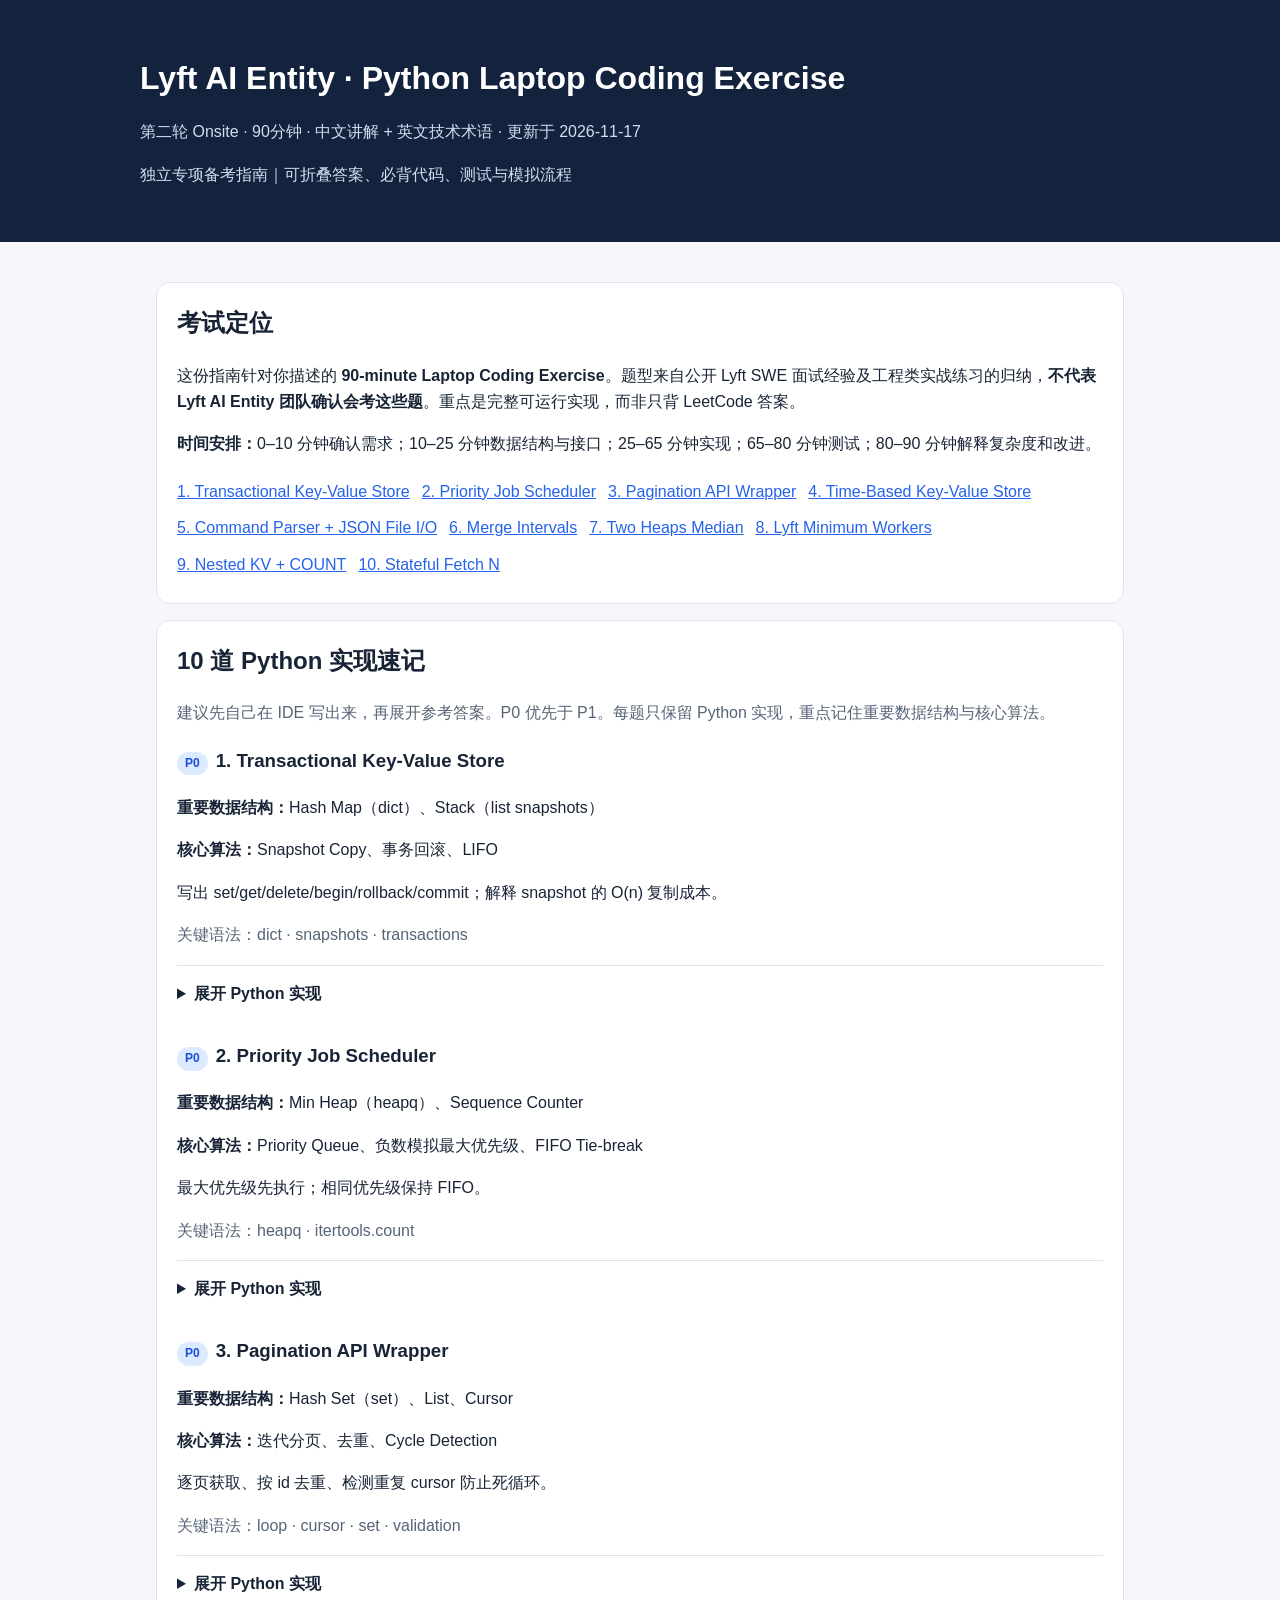
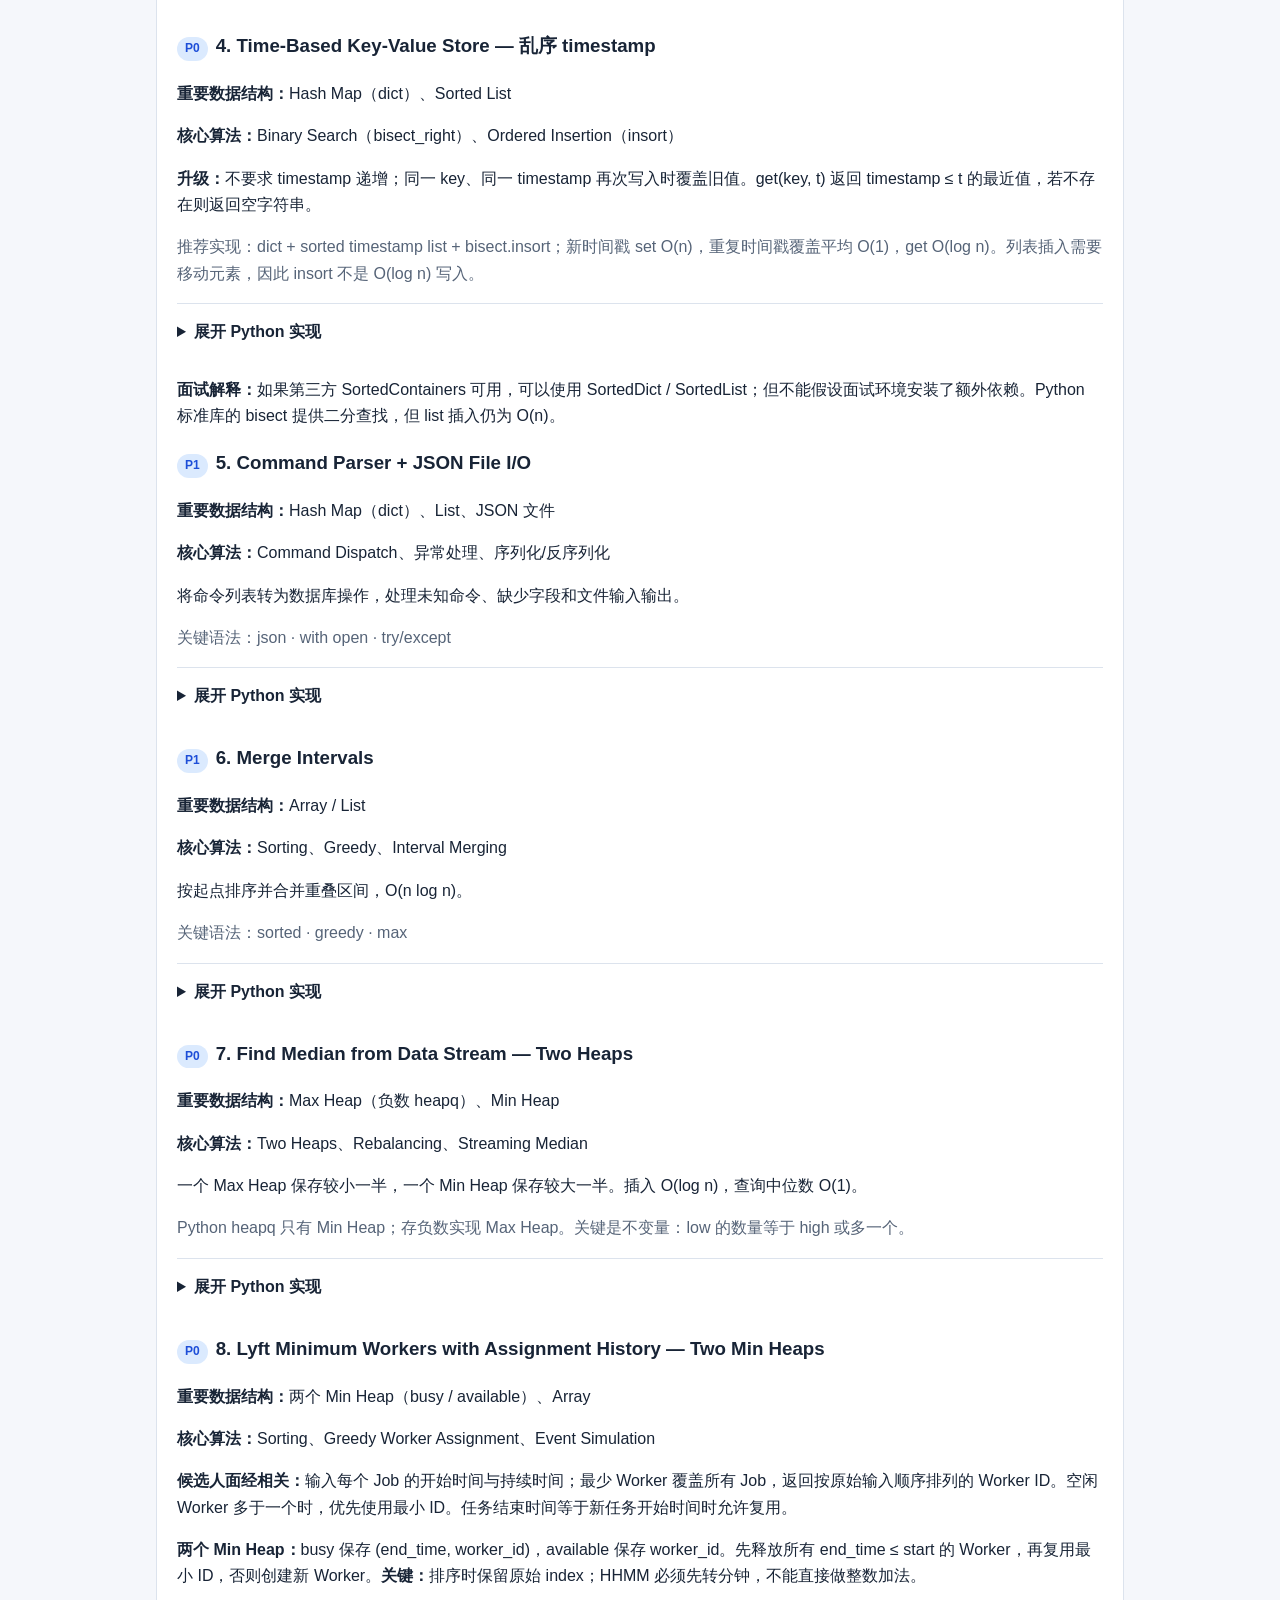
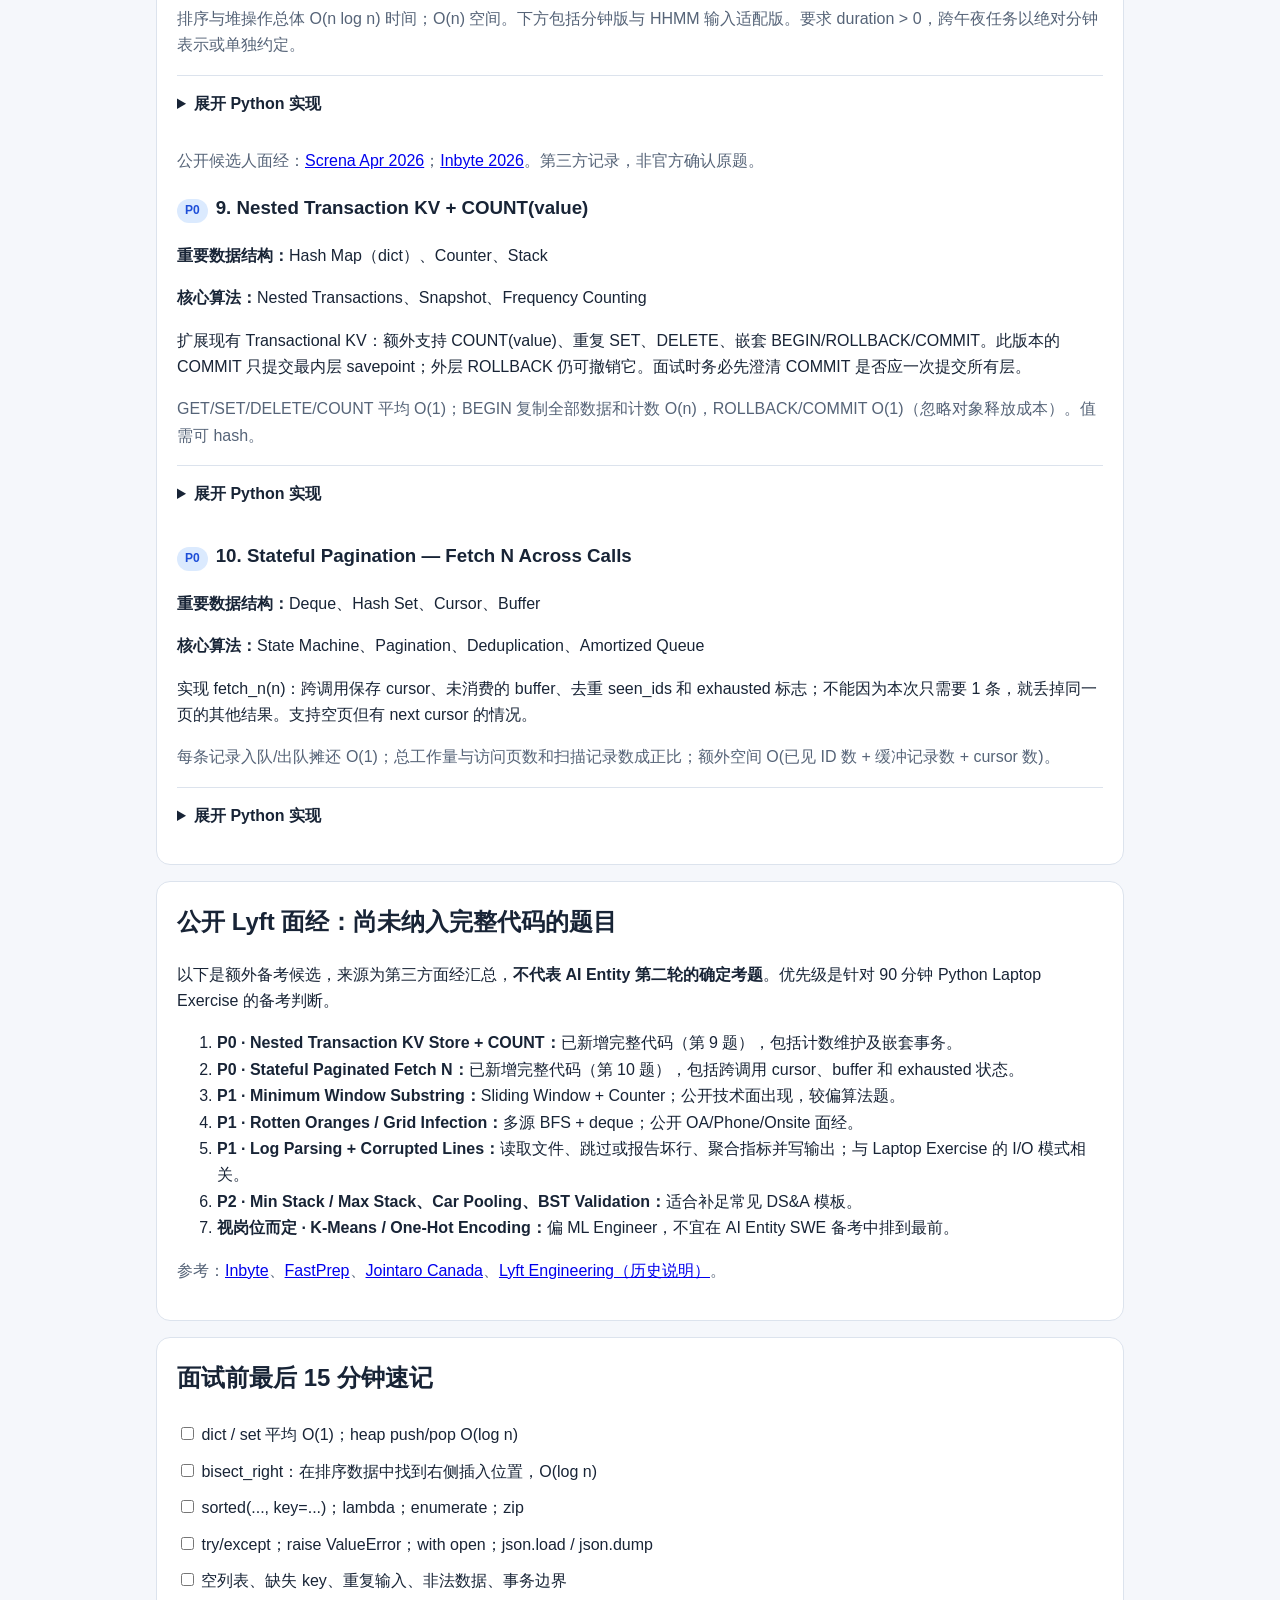
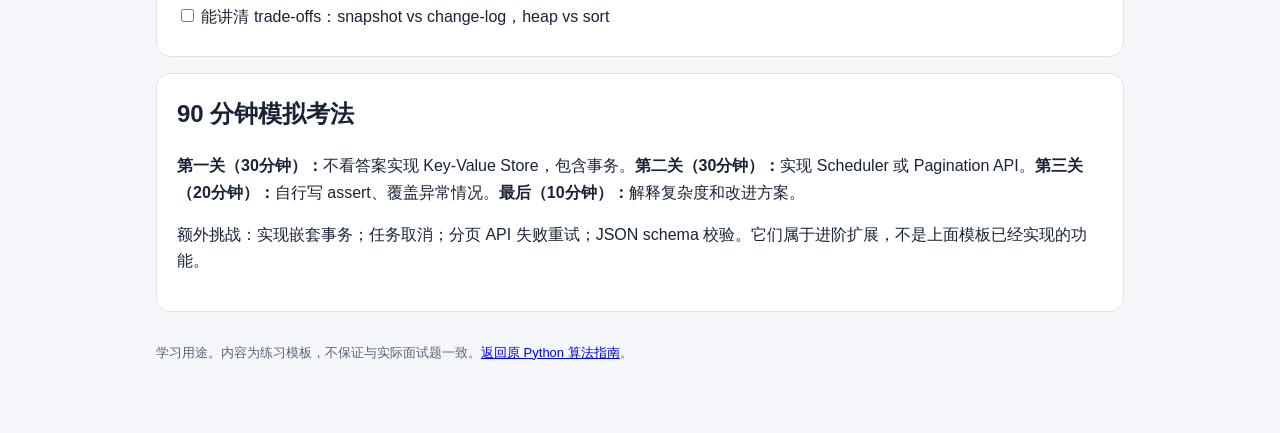
==== commit f651123c: "Put data structures and core algorithms in separate paragraphs" ====
--- a/docs/lyft-laptop-coding-interview.html
+++ b/docs/lyft-laptop-coding-interview.html
@@ -4,7 +4,7 @@
 <style>:root{color-scheme:light dark;--bg:#f5f7fb;--card:#fff;--text:#182436;--muted:#566478;--line:#dce3ed;--accent:#2563eb}*{box-sizing:border-box}body{margin:0;background:var(--bg);color:var(--text);font:16px/1.65 -apple-system,BlinkMacSystemFont,"Segoe UI",sans-serif}header{background:#13233d;color:#fff;padding:38px max(18px,calc((100vw - 1000px)/2))}header p{color:#d0def3}main{max-width:1000px;margin:auto;padding:24px 16px 70px}.card{background:var(--card);border:1px solid var(--line);border-radius:14px;padding:20px;margin:16px 0}h1{line-height:1.2}h2{margin-top:0}nav a{display:inline-block;margin:5px 12px 5px 0;color:var(--accent)}details{border-top:1px solid var(--line);padding:15px 0}summary{font-weight:700;cursor:pointer}pre{overflow:auto;background:#0e1726;color:#e8f0ff;padding:18px;border-radius:10px;font-size:13px;line-height:1.5;tab-size:4}code{font-family:ui-monospace,SFMono-Regular,Menlo,monospace}.tag{display:inline-block;background:#dbeafe;color:#1d4ed8;padding:2px 8px;border-radius:99px;font-size:12px;margin-right:8px}.muted{color:var(--muted)}.btn{border:0;background:#2563eb;color:white;padding:9px 14px;border-radius:8px;cursor:pointer}.check{display:block;padding:5px 0}footer{color:var(--muted);font-size:13px;margin-top:30px}@media(prefers-color-scheme:dark){:root{--bg:#0e1522;--card:#182437;--text:#edf3ff;--muted:#afbdd0;--line:#33445a;--accent:#93c5fd}.tag{background:#1e3a5f;color:#bfdbfe}}</style></head><body>
 <header><h1>Lyft AI Entity · Python Laptop Coding Exercise</h1><p>第二轮 Onsite · 90分钟 · 中文讲解 + 英文技术术语 · 更新于 2026-11-17</p><p>独立专项备考指南｜可折叠答案、必背代码、测试与模拟流程</p></header>
 <main><div class="card"><h2>考试定位</h2><p>这份指南针对你描述的 <strong>90-minute Laptop Coding Exercise</strong>。题型来自公开 Lyft SWE 面试经验及工程类实战练习的归纳，<strong>不代表 Lyft AI Entity 团队确认会考这些题</strong>。重点是完整可运行实现，而非只背 LeetCode 答案。</p><p><strong>时间安排：</strong>0–10 分钟确认需求；10–25 分钟数据结构与接口；25–65 分钟实现；65–80 分钟测试；80–90 分钟解释复杂度和改进。</p><nav><a href="#q1">1. Transactional Key-Value Store</a><a href="#q2">2. Priority Job Scheduler</a><a href="#q3">3. Pagination API Wrapper</a><a href="#q4">4. Time-Based Key-Value Store</a><a href="#q5">5. Command Parser + JSON File I/O</a><a href="#q6">6. Merge Intervals</a><a href="#q7">7. Two Heaps Median</a><a href="#q8">8. Lyft Minimum Workers</a><a href="#q9">9. Nested KV + COUNT</a><a href="#q10">10. Stateful Fetch N</a></nav></div>
-<div class="card"><h2>10 道 Python 实现速记</h2><p class="muted">建议先自己在 IDE 写出来，再展开参考答案。P0 优先于 P1。每题只保留 Python 实现，重点记住重要数据结构与核心算法。</p><section id="q1"><h3><span class="tag">P0</span>1. Transactional Key-Value Store</h3><p><strong>重要数据结构：</strong>Hash Map（dict）、Stack（list snapshots）<br><strong>核心算法：</strong>Snapshot Copy、事务回滚、LIFO</p><p>写出 set/get/delete/begin/rollback/commit；解释 snapshot 的 O(n) 复制成本。</p><p class="muted">关键语法：dict · snapshots · transactions</p><details><summary>展开 Python 实现</summary><button class="btn" data-copy="code0">复制代码</button><pre><code id="code0">class Database:
+<div class="card"><h2>10 道 Python 实现速记</h2><p class="muted">建议先自己在 IDE 写出来，再展开参考答案。P0 优先于 P1。每题只保留 Python 实现，重点记住重要数据结构与核心算法。</p><section id="q1"><h3><span class="tag">P0</span>1. Transactional Key-Value Store</h3><p><strong>重要数据结构：</strong>Hash Map（dict）、Stack（list snapshots）</p><p><strong>核心算法：</strong>Snapshot Copy、事务回滚、LIFO</p><p>写出 set/get/delete/begin/rollback/commit；解释 snapshot 的 O(n) 复制成本。</p><p class="muted">关键语法：dict · snapshots · transactions</p><details><summary>展开 Python 实现</summary><button class="btn" data-copy="code0">复制代码</button><pre><code id="code0">class Database:
     def __init__(self):
         self.data = {}
         self.history = []
@@ -29,7 +29,7 @@
     def commit(self):
         if not self.history:
             raise RuntimeError("No transaction")
-        self.history.pop()</code></pre></details></section><section id="q2"><h3><span class="tag">P0</span>2. Priority Job Scheduler</h3><p><strong>重要数据结构：</strong>Min Heap（heapq）、Sequence Counter<br><strong>核心算法：</strong>Priority Queue、负数模拟最大优先级、FIFO Tie-break</p><p>最大优先级先执行；相同优先级保持 FIFO。</p><p class="muted">关键语法：heapq · itertools.count</p><details><summary>展开 Python 实现</summary><button class="btn" data-copy="code1">复制代码</button><pre><code id="code1">import heapq
+        self.history.pop()</code></pre></details></section><section id="q2"><h3><span class="tag">P0</span>2. Priority Job Scheduler</h3><p><strong>重要数据结构：</strong>Min Heap（heapq）、Sequence Counter</p><p><strong>核心算法：</strong>Priority Queue、负数模拟最大优先级、FIFO Tie-break</p><p>最大优先级先执行；相同优先级保持 FIFO。</p><p class="muted">关键语法：heapq · itertools.count</p><details><summary>展开 Python 实现</summary><button class="btn" data-copy="code1">复制代码</button><pre><code id="code1">import heapq
 from itertools import count
 
 class Scheduler:
@@ -43,7 +43,7 @@
     def pop(self):
         if not self.heap:
             return None
-        return heapq.heappop(self.heap)[2]</code></pre></details></section><section id="q3"><h3><span class="tag">P0</span>3. Pagination API Wrapper</h3><p><strong>重要数据结构：</strong>Hash Set（set）、List、Cursor<br><strong>核心算法：</strong>迭代分页、去重、Cycle Detection</p><p>逐页获取、按 id 去重、检测重复 cursor 防止死循环。</p><p class="muted">关键语法：loop · cursor · set · validation</p><details><summary>展开 Python 实现</summary><button class="btn" data-copy="code2">复制代码</button><pre><code id="code2">def fetch_all(fetch_page):
+        return heapq.heappop(self.heap)[2]</code></pre></details></section><section id="q3"><h3><span class="tag">P0</span>3. Pagination API Wrapper</h3><p><strong>重要数据结构：</strong>Hash Set（set）、List、Cursor</p><p><strong>核心算法：</strong>迭代分页、去重、Cycle Detection</p><p>逐页获取、按 id 去重、检测重复 cursor 防止死循环。</p><p class="muted">关键语法：loop · cursor · set · validation</p><details><summary>展开 Python 实现</summary><button class="btn" data-copy="code2">复制代码</button><pre><code id="code2">def fetch_all(fetch_page):
     results, ids, cursors = [], set(), set()
     cursor = None
     while True:
@@ -60,7 +60,7 @@
         if next_cursor in cursors:
             raise ValueError("Cursor loop")
         cursors.add(next_cursor)
-        cursor = next_cursor</code></pre></details></section><section id="q4"><h3><span class="tag">P0</span>4. Time-Based Key-Value Store — 乱序 timestamp</h3><p><strong>重要数据结构：</strong>Hash Map（dict）、Sorted List<br><strong>核心算法：</strong>Binary Search（bisect_right）、Ordered Insertion（insort）</p><p><strong>升级：</strong>不要求 timestamp 递增；同一 key、同一 timestamp 再次写入时覆盖旧值。get(key, t) 返回 timestamp ≤ t 的最近值，若不存在则返回空字符串。</p><p class="muted">推荐实现：dict + sorted timestamp list + bisect.insort；新时间戳 set O(n)，重复时间戳覆盖平均 O(1)，get O(log n)。列表插入需要移动元素，因此 insort 不是 O(log n) 写入。</p><details><summary>展开 Python 实现</summary><button class="btn" data-copy="code3">复制代码</button><pre><code id="code3">from bisect import bisect_right, insort
+        cursor = next_cursor</code></pre></details></section><section id="q4"><h3><span class="tag">P0</span>4. Time-Based Key-Value Store — 乱序 timestamp</h3><p><strong>重要数据结构：</strong>Hash Map（dict）、Sorted List</p><p><strong>核心算法：</strong>Binary Search（bisect_right）、Ordered Insertion（insort）</p><p><strong>升级：</strong>不要求 timestamp 递增；同一 key、同一 timestamp 再次写入时覆盖旧值。get(key, t) 返回 timestamp ≤ t 的最近值，若不存在则返回空字符串。</p><p class="muted">推荐实现：dict + sorted timestamp list + bisect.insort；新时间戳 set O(n)，重复时间戳覆盖平均 O(1)，get O(log n)。列表插入需要移动元素，因此 insort 不是 O(log n) 写入。</p><details><summary>展开 Python 实现</summary><button class="btn" data-copy="code3">复制代码</button><pre><code id="code3">from bisect import bisect_right, insort
 
 class TimeMap:
     def __init__(self):
@@ -82,7 +82,7 @@
         i = bisect_right(times, timestamp) - 1
         if i &lt; 0:
             return ""
-        return self.values[key][times[i]]</code></pre></details><p><strong>面试解释：</strong>如果第三方 SortedContainers 可用，可以使用 SortedDict / SortedList；但不能假设面试环境安装了额外依赖。Python 标准库的 bisect 提供二分查找，但 list 插入仍为 O(n)。</p></section><section id="q5"><h3><span class="tag">P1</span>5. Command Parser + JSON File I/O</h3><p><strong>重要数据结构：</strong>Hash Map（dict）、List、JSON 文件<br><strong>核心算法：</strong>Command Dispatch、异常处理、序列化/反序列化</p><p>将命令列表转为数据库操作，处理未知命令、缺少字段和文件输入输出。</p><p class="muted">关键语法：json · with open · try/except</p><details><summary>展开 Python 实现</summary><button class="btn" data-copy="code4">复制代码</button><pre><code id="code4">import json
+        return self.values[key][times[i]]</code></pre></details><p><strong>面试解释：</strong>如果第三方 SortedContainers 可用，可以使用 SortedDict / SortedList；但不能假设面试环境安装了额外依赖。Python 标准库的 bisect 提供二分查找，但 list 插入仍为 O(n)。</p></section><section id="q5"><h3><span class="tag">P1</span>5. Command Parser + JSON File I/O</h3><p><strong>重要数据结构：</strong>Hash Map（dict）、List、JSON 文件</p><p><strong>核心算法：</strong>Command Dispatch、异常处理、序列化/反序列化</p><p>将命令列表转为数据库操作，处理未知命令、缺少字段和文件输入输出。</p><p class="muted">关键语法：json · with open · try/except</p><details><summary>展开 Python 实现</summary><button class="btn" data-copy="code4">复制代码</button><pre><code id="code4">import json
 
 def execute(commands):
     db, output = {}, []
@@ -106,7 +106,7 @@
         commands = json.load(f)
     result = execute(commands)
     with open(output_file, "w", encoding="utf-8") as f:
-        json.dump(result, f, ensure_ascii=False, indent=2)</code></pre></details></section><section id="q6"><h3><span class="tag">P1</span>6. Merge Intervals</h3><p><strong>重要数据结构：</strong>Array / List<br><strong>核心算法：</strong>Sorting、Greedy、Interval Merging</p><p>按起点排序并合并重叠区间，O(n log n)。</p><p class="muted">关键语法：sorted · greedy · max</p><details><summary>展开 Python 实现</summary><button class="btn" data-copy="code5">复制代码</button><pre><code id="code5">def merge_intervals(intervals):
+        json.dump(result, f, ensure_ascii=False, indent=2)</code></pre></details></section><section id="q6"><h3><span class="tag">P1</span>6. Merge Intervals</h3><p><strong>重要数据结构：</strong>Array / List</p><p><strong>核心算法：</strong>Sorting、Greedy、Interval Merging</p><p>按起点排序并合并重叠区间，O(n log n)。</p><p class="muted">关键语法：sorted · greedy · max</p><details><summary>展开 Python 实现</summary><button class="btn" data-copy="code5">复制代码</button><pre><code id="code5">def merge_intervals(intervals):
     if not intervals:
         return []
     intervals = sorted(intervals, key=lambda x: x[0])
@@ -116,7 +116,7 @@
             merged[-1][1] = max(merged[-1][1], end)
         else:
             merged.append([start, end])
-    return merged</code></pre></details></section><section id="q7"><h3><span class="tag">P0</span>7. Find Median from Data Stream — Two Heaps</h3><p><strong>重要数据结构：</strong>Max Heap（负数 heapq）、Min Heap<br><strong>核心算法：</strong>Two Heaps、Rebalancing、Streaming Median</p><p>一个 Max Heap 保存较小一半，一个 Min Heap 保存较大一半。插入 O(log n)，查询中位数 O(1)。</p><p class="muted">Python heapq 只有 Min Heap；存负数实现 Max Heap。关键是不变量：low 的数量等于 high 或多一个。</p><details><summary>展开 Python 实现</summary><button class="btn" data-copy="code6">复制代码</button><pre><code id="code6">import heapq
+    return merged</code></pre></details></section><section id="q7"><h3><span class="tag">P0</span>7. Find Median from Data Stream — Two Heaps</h3><p><strong>重要数据结构：</strong>Max Heap（负数 heapq）、Min Heap</p><p><strong>核心算法：</strong>Two Heaps、Rebalancing、Streaming Median</p><p>一个 Max Heap 保存较小一半，一个 Min Heap 保存较大一半。插入 O(log n)，查询中位数 O(1)。</p><p class="muted">Python heapq 只有 Min Heap；存负数实现 Max Heap。关键是不变量：low 的数量等于 high 或多一个。</p><details><summary>展开 Python 实现</summary><button class="btn" data-copy="code6">复制代码</button><pre><code id="code6">import heapq
 
 class MedianFinder:
     def __init__(self):
@@ -134,7 +134,7 @@
             raise ValueError("No numbers")
         if len(self.low) &gt; len(self.high):
             return -self.low[0]
-        return (-self.low[0] + self.high[0]) / 2</code></pre></details></section><section id="q8"><h3><span class="tag">P0</span>8. Lyft Minimum Workers with Assignment History — Two Min Heaps</h3><p><strong>重要数据结构：</strong>两个 Min Heap（busy / available）、Array<br><strong>核心算法：</strong>Sorting、Greedy Worker Assignment、Event Simulation</p><p><strong>候选人面经相关：</strong>输入每个 Job 的开始时间与持续时间；最少 Worker 覆盖所有 Job，返回按原始输入顺序排列的 Worker ID。空闲 Worker 多于一个时，优先使用最小 ID。任务结束时间等于新任务开始时间时允许复用。</p><p><strong>两个 Min Heap：</strong>busy 保存 (end_time, worker_id)，available 保存 worker_id。先释放所有 end_time ≤ start 的 Worker，再复用最小 ID，否则创建新 Worker。<strong>关键：</strong>排序时保留原始 index；HHMM 必须先转分钟，不能直接做整数加法。</p><p class="muted">排序与堆操作总体 O(n log n) 时间；O(n) 空间。下方包括分钟版与 HHMM 输入适配版。要求 duration &gt; 0，跨午夜任务以绝对分钟表示或单独约定。</p><details><summary>展开 Python 实现</summary><button class="btn" data-copy="code7">复制代码</button><pre><code id="code7">import heapq
+        return (-self.low[0] + self.high[0]) / 2</code></pre></details></section><section id="q8"><h3><span class="tag">P0</span>8. Lyft Minimum Workers with Assignment History — Two Min Heaps</h3><p><strong>重要数据结构：</strong>两个 Min Heap（busy / available）、Array</p><p><strong>核心算法：</strong>Sorting、Greedy Worker Assignment、Event Simulation</p><p><strong>候选人面经相关：</strong>输入每个 Job 的开始时间与持续时间；最少 Worker 覆盖所有 Job，返回按原始输入顺序排列的 Worker ID。空闲 Worker 多于一个时，优先使用最小 ID。任务结束时间等于新任务开始时间时允许复用。</p><p><strong>两个 Min Heap：</strong>busy 保存 (end_time, worker_id)，available 保存 worker_id。先释放所有 end_time ≤ start 的 Worker，再复用最小 ID，否则创建新 Worker。<strong>关键：</strong>排序时保留原始 index；HHMM 必须先转分钟，不能直接做整数加法。</p><p class="muted">排序与堆操作总体 O(n log n) 时间；O(n) 空间。下方包括分钟版与 HHMM 输入适配版。要求 duration &gt; 0，跨午夜任务以绝对分钟表示或单独约定。</p><details><summary>展开 Python 实现</summary><button class="btn" data-copy="code7">复制代码</button><pre><code id="code7">import heapq
 
 def assign_workers(jobs):
     # jobs[i] = (start_minute, duration_minute)
@@ -174,7 +174,7 @@
     return assign_workers([
         (hhmm_to_minutes(start_hhmm), duration)
         for start_hhmm, duration in jobs
-    ])</code></pre></details><p class="muted">公开候选人面经：<a href="https://www.screna.ai/experience/0126f904-5c3e-4d1d-975b-9a71a840f3f3">Screna Apr 2026</a>；<a href="https://www.inbyte.org/interview/lyft?category=coding">Inbyte 2026</a>。第三方记录，非官方确认原题。</p></section><section id="q9"><h3><span class="tag">P0</span>9. Nested Transaction KV + COUNT(value)</h3><p><strong>重要数据结构：</strong>Hash Map（dict）、Counter、Stack<br><strong>核心算法：</strong>Nested Transactions、Snapshot、Frequency Counting</p><p>扩展现有 Transactional KV：额外支持 COUNT(value)、重复 SET、DELETE、嵌套 BEGIN/ROLLBACK/COMMIT。此版本的 COMMIT 只提交最内层 savepoint；外层 ROLLBACK 仍可撤销它。面试时务必先澄清 COMMIT 是否应一次提交所有层。</p><p class="muted">GET/SET/DELETE/COUNT 平均 O(1)；BEGIN 复制全部数据和计数 O(n)，ROLLBACK/COMMIT O(1)（忽略对象释放成本）。值需可 hash。</p><details><summary>展开 Python 实现</summary><button class="btn" data-copy="code8">复制代码</button><pre><code id="code8">from collections import Counter
+    ])</code></pre></details><p class="muted">公开候选人面经：<a href="https://www.screna.ai/experience/0126f904-5c3e-4d1d-975b-9a71a840f3f3">Screna Apr 2026</a>；<a href="https://www.inbyte.org/interview/lyft?category=coding">Inbyte 2026</a>。第三方记录，非官方确认原题。</p></section><section id="q9"><h3><span class="tag">P0</span>9. Nested Transaction KV + COUNT(value)</h3><p><strong>重要数据结构：</strong>Hash Map（dict）、Counter、Stack</p><p><strong>核心算法：</strong>Nested Transactions、Snapshot、Frequency Counting</p><p>扩展现有 Transactional KV：额外支持 COUNT(value)、重复 SET、DELETE、嵌套 BEGIN/ROLLBACK/COMMIT。此版本的 COMMIT 只提交最内层 savepoint；外层 ROLLBACK 仍可撤销它。面试时务必先澄清 COMMIT 是否应一次提交所有层。</p><p class="muted">GET/SET/DELETE/COUNT 平均 O(1)；BEGIN 复制全部数据和计数 O(n)，ROLLBACK/COMMIT O(1)（忽略对象释放成本）。值需可 hash。</p><details><summary>展开 Python 实现</summary><button class="btn" data-copy="code8">复制代码</button><pre><code id="code8">from collections import Counter
 
 class TransactionalKV:
     def __init__(self):
@@ -215,7 +215,7 @@
     def commit(self):
         if not self.snapshots:
             raise RuntimeError("No active transaction")
-        self.snapshots.pop()  # Commit only the innermost savepoint</code></pre></details></section><section id="q10"><h3><span class="tag">P0</span>10. Stateful Pagination — Fetch N Across Calls</h3><p><strong>重要数据结构：</strong>Deque、Hash Set、Cursor、Buffer<br><strong>核心算法：</strong>State Machine、Pagination、Deduplication、Amortized Queue</p><p>实现 fetch_n(n)：跨调用保存 cursor、未消费的 buffer、去重 seen_ids 和 exhausted 标志；不能因为本次只需要 1 条，就丢掉同一页的其他结果。支持空页但有 next cursor 的情况。</p><p class="muted">每条记录入队/出队摊还 O(1)；总工作量与访问页数和扫描记录数成正比；额外空间 O(已见 ID 数 + 缓冲记录数 + cursor 数)。</p><details><summary>展开 Python 实现</summary><button class="btn" data-copy="code9">复制代码</button><pre><code id="code9">from collections import deque
+        self.snapshots.pop()  # Commit only the innermost savepoint</code></pre></details></section><section id="q10"><h3><span class="tag">P0</span>10. Stateful Pagination — Fetch N Across Calls</h3><p><strong>重要数据结构：</strong>Deque、Hash Set、Cursor、Buffer</p><p><strong>核心算法：</strong>State Machine、Pagination、Deduplication、Amortized Queue</p><p>实现 fetch_n(n)：跨调用保存 cursor、未消费的 buffer、去重 seen_ids 和 exhausted 标志；不能因为本次只需要 1 条，就丢掉同一页的其他结果。支持空页但有 next cursor 的情况。</p><p class="muted">每条记录入队/出队摊还 O(1)；总工作量与访问页数和扫描记录数成正比；额外空间 O(已见 ID 数 + 缓冲记录数 + cursor 数)。</p><details><summary>展开 Python 实现</summary><button class="btn" data-copy="code9">复制代码</button><pre><code id="code9">from collections import deque
 
 class PaginatedFetcher:
     def __init__(self, fetch_page):
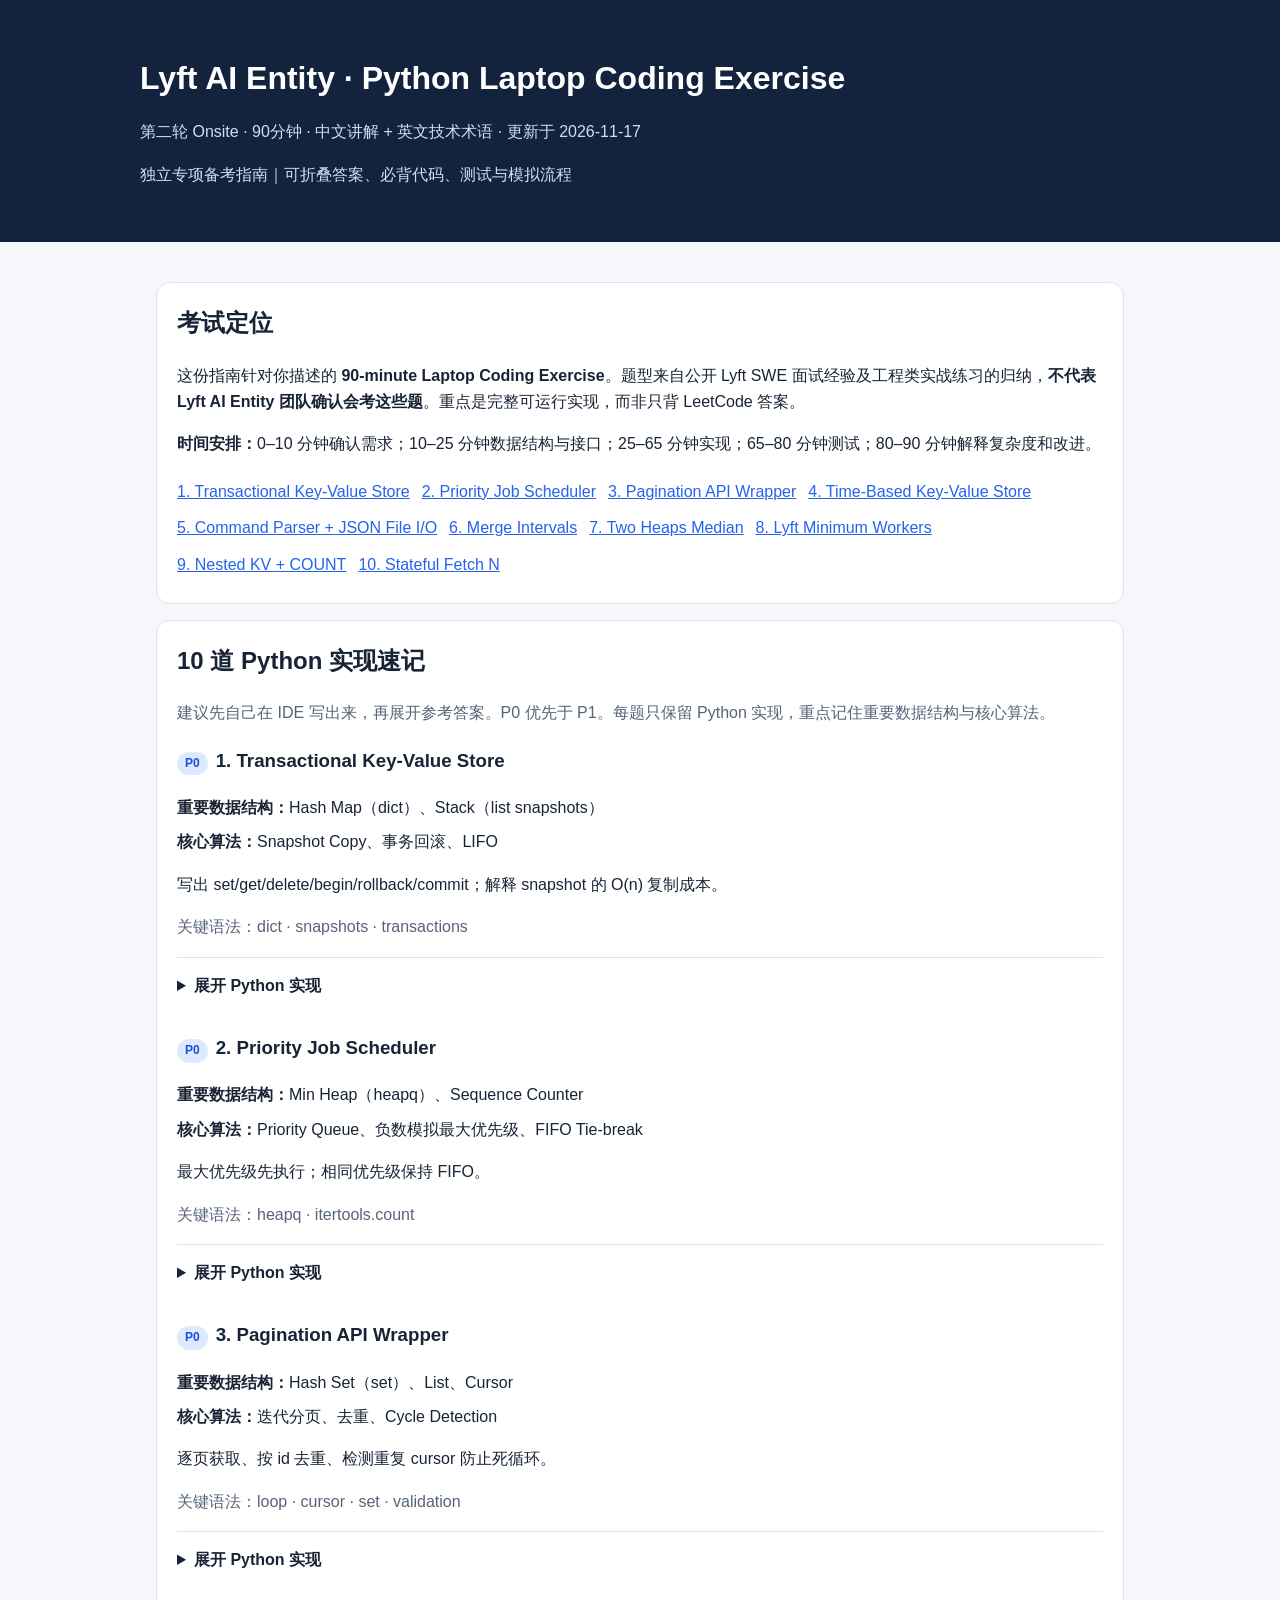
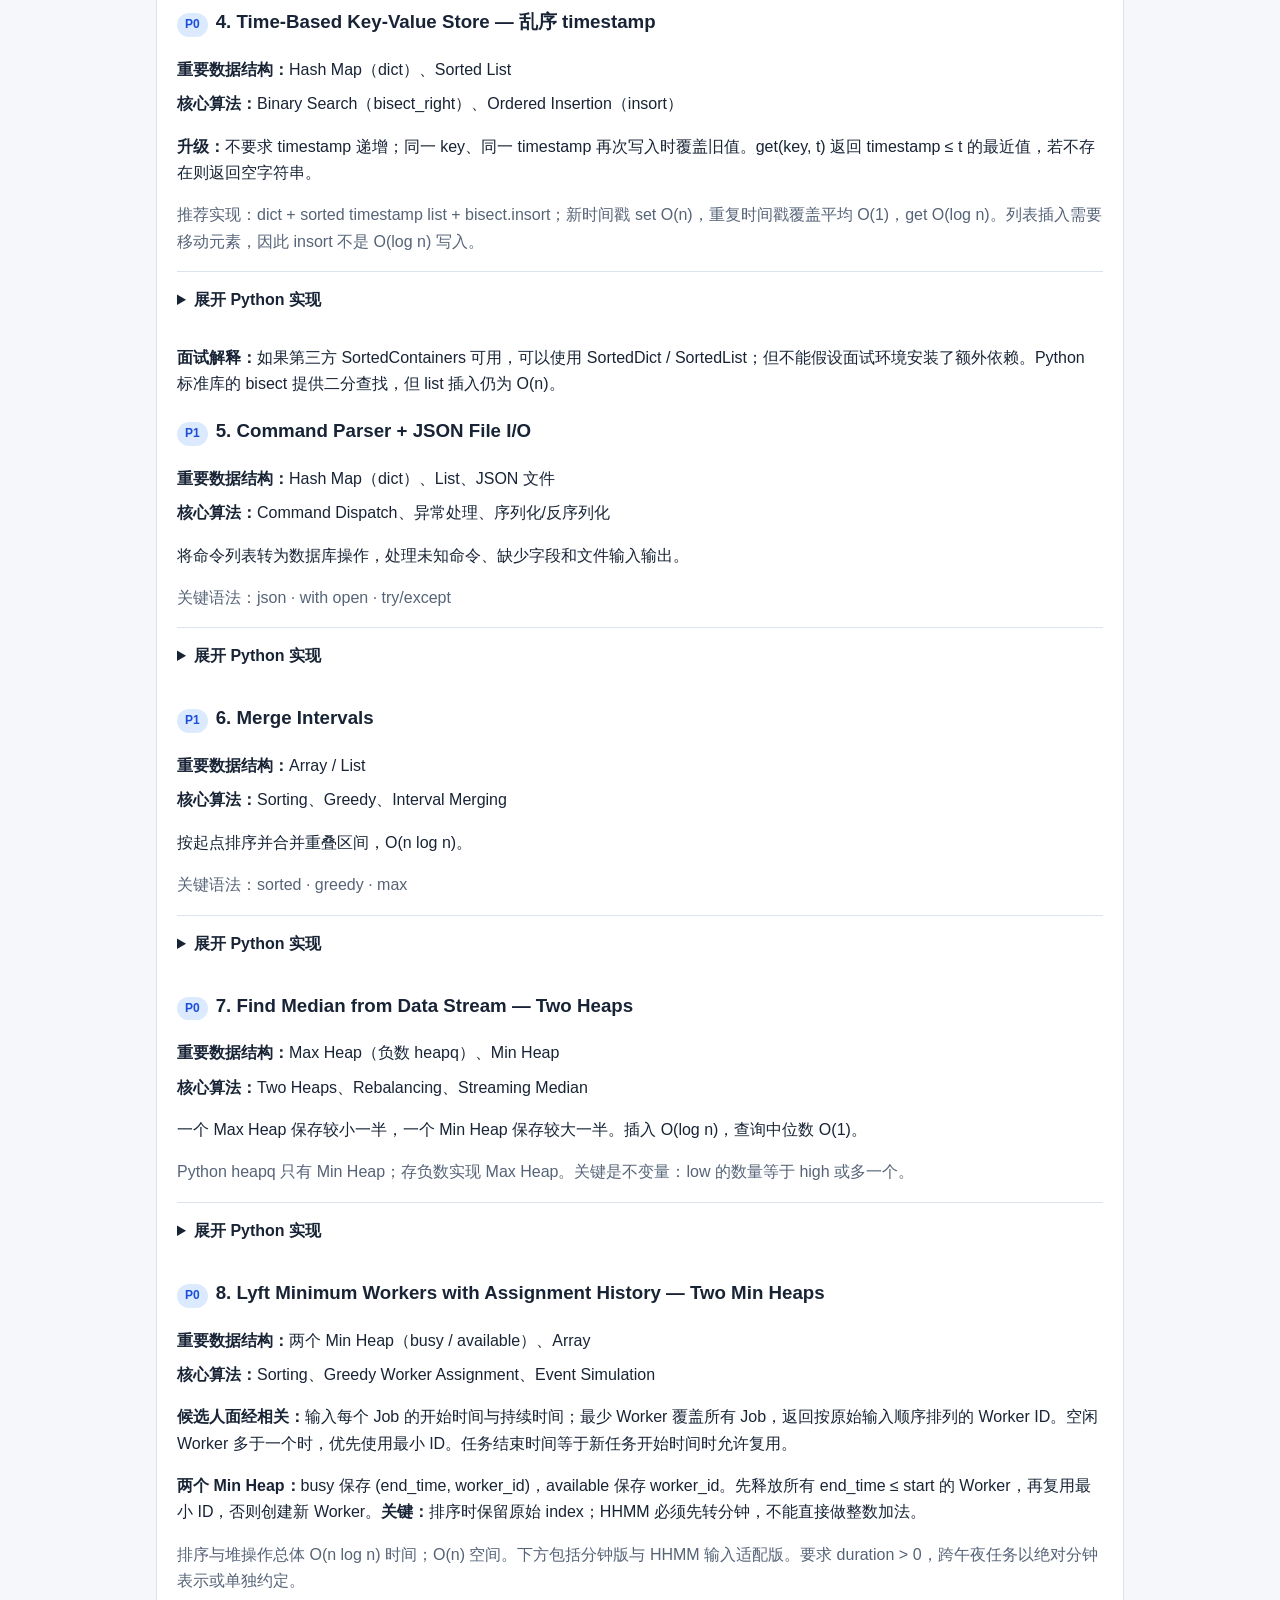
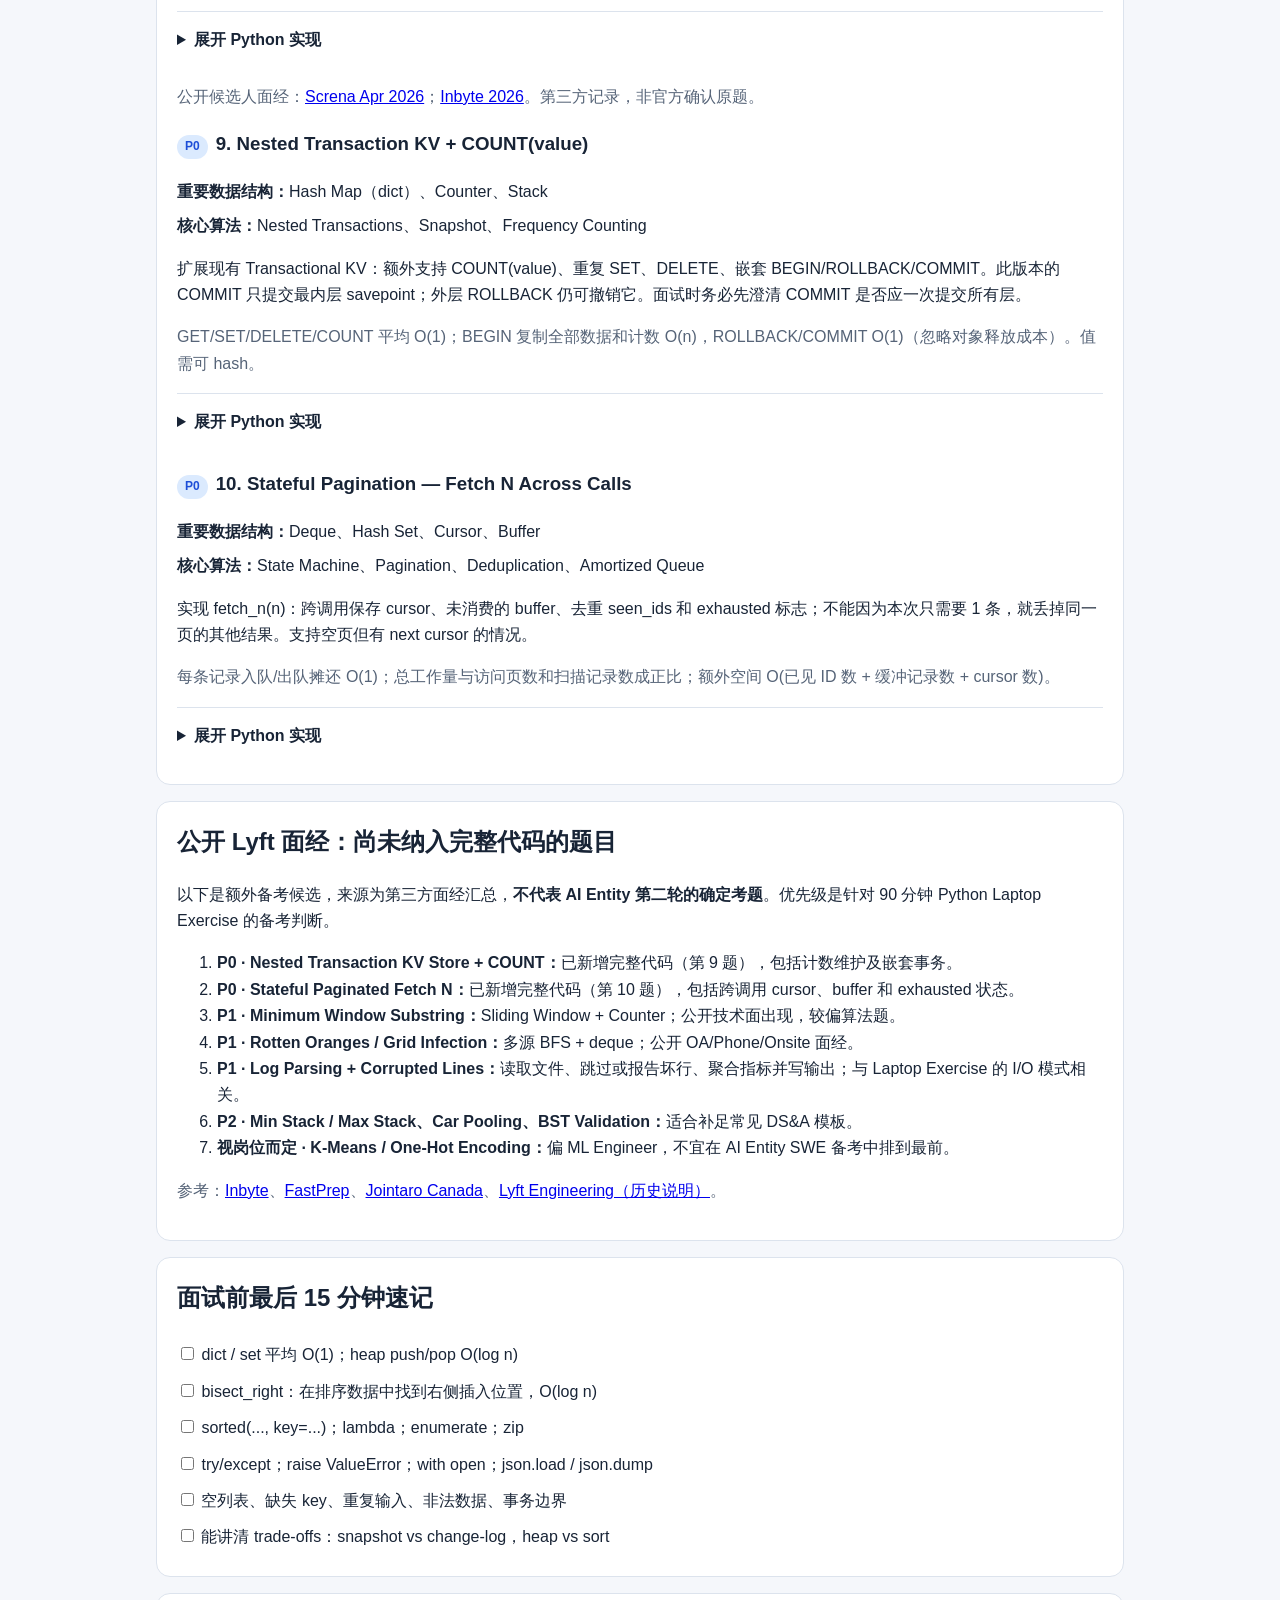
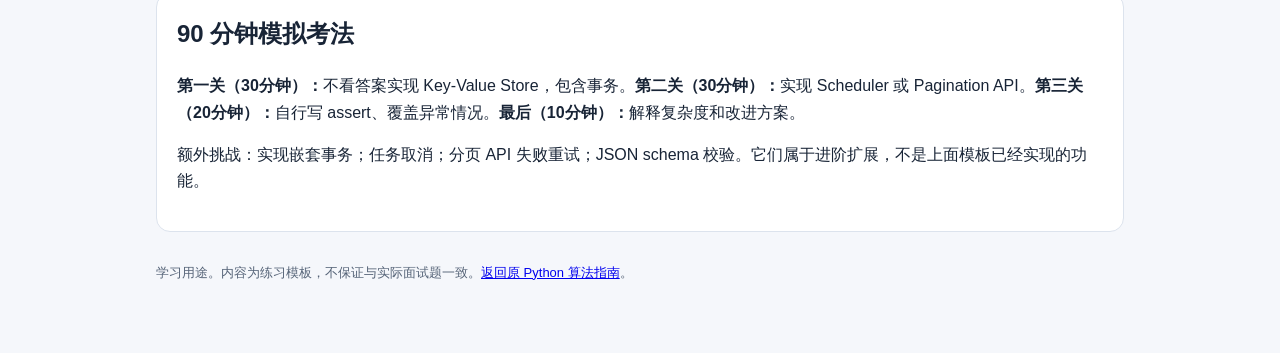
==== commit 3b9c8311: "Force data structure and core algorithm labels onto separate block lines" ====
--- a/docs/lyft-laptop-coding-interview.html
+++ b/docs/lyft-laptop-coding-interview.html
@@ -1,10 +1,10 @@
 <!DOCTYPE html>
 <html lang="zh-CN"><head><meta charset="UTF-8"><meta name="viewport" content="width=device-width,initial-scale=1">
 <title>Lyft AI Entity — 90分钟 Laptop Coding Exercise Python 面试指南</title>
-<style>:root{color-scheme:light dark;--bg:#f5f7fb;--card:#fff;--text:#182436;--muted:#566478;--line:#dce3ed;--accent:#2563eb}*{box-sizing:border-box}body{margin:0;background:var(--bg);color:var(--text);font:16px/1.65 -apple-system,BlinkMacSystemFont,"Segoe UI",sans-serif}header{background:#13233d;color:#fff;padding:38px max(18px,calc((100vw - 1000px)/2))}header p{color:#d0def3}main{max-width:1000px;margin:auto;padding:24px 16px 70px}.card{background:var(--card);border:1px solid var(--line);border-radius:14px;padding:20px;margin:16px 0}h1{line-height:1.2}h2{margin-top:0}nav a{display:inline-block;margin:5px 12px 5px 0;color:var(--accent)}details{border-top:1px solid var(--line);padding:15px 0}summary{font-weight:700;cursor:pointer}pre{overflow:auto;background:#0e1726;color:#e8f0ff;padding:18px;border-radius:10px;font-size:13px;line-height:1.5;tab-size:4}code{font-family:ui-monospace,SFMono-Regular,Menlo,monospace}.tag{display:inline-block;background:#dbeafe;color:#1d4ed8;padding:2px 8px;border-radius:99px;font-size:12px;margin-right:8px}.muted{color:var(--muted)}.btn{border:0;background:#2563eb;color:white;padding:9px 14px;border-radius:8px;cursor:pointer}.check{display:block;padding:5px 0}footer{color:var(--muted);font-size:13px;margin-top:30px}@media(prefers-color-scheme:dark){:root{--bg:#0e1522;--card:#182437;--text:#edf3ff;--muted:#afbdd0;--line:#33445a;--accent:#93c5fd}.tag{background:#1e3a5f;color:#bfdbfe}}</style></head><body>
+<style>:root{color-scheme:light dark;--bg:#f5f7fb;--card:#fff;--text:#182436;--muted:#566478;--line:#dce3ed;--accent:#2563eb}*{box-sizing:border-box}body{margin:0;background:var(--bg);color:var(--text);font:16px/1.65 -apple-system,BlinkMacSystemFont,"Segoe UI",sans-serif}header{background:#13233d;color:#fff;padding:38px max(18px,calc((100vw - 1000px)/2))}header p{color:#d0def3}main{max-width:1000px;margin:auto;padding:24px 16px 70px}.card{background:var(--card);border:1px solid var(--line);border-radius:14px;padding:20px;margin:16px 0}h1{line-height:1.2}h2{margin-top:0}nav a{display:inline-block;margin:5px 12px 5px 0;color:var(--accent)}details{border-top:1px solid var(--line);padding:15px 0}summary{font-weight:700;cursor:pointer}pre{overflow:auto;background:#0e1726;color:#e8f0ff;padding:18px;border-radius:10px;font-size:13px;line-height:1.5;tab-size:4}code{font-family:ui-monospace,SFMono-Regular,Menlo,monospace}.tag{display:inline-block;background:#dbeafe;color:#1d4ed8;padding:2px 8px;border-radius:99px;font-size:12px;margin-right:8px}.muted{color:var(--muted)}.btn{border:0;background:#2563eb;color:white;padding:9px 14px;border-radius:8px;cursor:pointer}.check{display:block;padding:5px 0}footer{color:var(--muted);font-size:13px;margin-top:30px}@media(prefers-color-scheme:dark){:root{--bg:#0e1522;--card:#182437;--text:#edf3ff;--muted:#afbdd0;--line:#33445a;--accent:#93c5fd}.tag{background:#1e3a5f;color:#bfdbfe}}.data-algo-line{display:block!important;width:100%;clear:both;margin:8px 0;}</style></head><body>
 <header><h1>Lyft AI Entity · Python Laptop Coding Exercise</h1><p>第二轮 Onsite · 90分钟 · 中文讲解 + 英文技术术语 · 更新于 2026-11-17</p><p>独立专项备考指南｜可折叠答案、必背代码、测试与模拟流程</p></header>
 <main><div class="card"><h2>考试定位</h2><p>这份指南针对你描述的 <strong>90-minute Laptop Coding Exercise</strong>。题型来自公开 Lyft SWE 面试经验及工程类实战练习的归纳，<strong>不代表 Lyft AI Entity 团队确认会考这些题</strong>。重点是完整可运行实现，而非只背 LeetCode 答案。</p><p><strong>时间安排：</strong>0–10 分钟确认需求；10–25 分钟数据结构与接口；25–65 分钟实现；65–80 分钟测试；80–90 分钟解释复杂度和改进。</p><nav><a href="#q1">1. Transactional Key-Value Store</a><a href="#q2">2. Priority Job Scheduler</a><a href="#q3">3. Pagination API Wrapper</a><a href="#q4">4. Time-Based Key-Value Store</a><a href="#q5">5. Command Parser + JSON File I/O</a><a href="#q6">6. Merge Intervals</a><a href="#q7">7. Two Heaps Median</a><a href="#q8">8. Lyft Minimum Workers</a><a href="#q9">9. Nested KV + COUNT</a><a href="#q10">10. Stateful Fetch N</a></nav></div>
-<div class="card"><h2>10 道 Python 实现速记</h2><p class="muted">建议先自己在 IDE 写出来，再展开参考答案。P0 优先于 P1。每题只保留 Python 实现，重点记住重要数据结构与核心算法。</p><section id="q1"><h3><span class="tag">P0</span>1. Transactional Key-Value Store</h3><p><strong>重要数据结构：</strong>Hash Map（dict）、Stack（list snapshots）</p><p><strong>核心算法：</strong>Snapshot Copy、事务回滚、LIFO</p><p>写出 set/get/delete/begin/rollback/commit；解释 snapshot 的 O(n) 复制成本。</p><p class="muted">关键语法：dict · snapshots · transactions</p><details><summary>展开 Python 实现</summary><button class="btn" data-copy="code0">复制代码</button><pre><code id="code0">class Database:
+<div class="card"><h2>10 道 Python 实现速记</h2><p class="muted">建议先自己在 IDE 写出来，再展开参考答案。P0 优先于 P1。每题只保留 Python 实现，重点记住重要数据结构与核心算法。</p><section id="q1"><h3><span class="tag">P0</span>1. Transactional Key-Value Store</h3><div class="data-algo-line"><strong>重要数据结构：</strong>Hash Map（dict）、Stack（list snapshots）</div><div class="data-algo-line"><strong>核心算法：</strong>Snapshot Copy、事务回滚、LIFO</div><p>写出 set/get/delete/begin/rollback/commit；解释 snapshot 的 O(n) 复制成本。</p><p class="muted">关键语法：dict · snapshots · transactions</p><details><summary>展开 Python 实现</summary><button class="btn" data-copy="code0">复制代码</button><pre><code id="code0">class Database:
     def __init__(self):
         self.data = {}
         self.history = []
@@ -29,7 +29,7 @@
     def commit(self):
         if not self.history:
             raise RuntimeError("No transaction")
-        self.history.pop()</code></pre></details></section><section id="q2"><h3><span class="tag">P0</span>2. Priority Job Scheduler</h3><p><strong>重要数据结构：</strong>Min Heap（heapq）、Sequence Counter</p><p><strong>核心算法：</strong>Priority Queue、负数模拟最大优先级、FIFO Tie-break</p><p>最大优先级先执行；相同优先级保持 FIFO。</p><p class="muted">关键语法：heapq · itertools.count</p><details><summary>展开 Python 实现</summary><button class="btn" data-copy="code1">复制代码</button><pre><code id="code1">import heapq
+        self.history.pop()</code></pre></details></section><section id="q2"><h3><span class="tag">P0</span>2. Priority Job Scheduler</h3><div class="data-algo-line"><strong>重要数据结构：</strong>Min Heap（heapq）、Sequence Counter</div><div class="data-algo-line"><strong>核心算法：</strong>Priority Queue、负数模拟最大优先级、FIFO Tie-break</div><p>最大优先级先执行；相同优先级保持 FIFO。</p><p class="muted">关键语法：heapq · itertools.count</p><details><summary>展开 Python 实现</summary><button class="btn" data-copy="code1">复制代码</button><pre><code id="code1">import heapq
 from itertools import count
 
 class Scheduler:
@@ -43,7 +43,7 @@
     def pop(self):
         if not self.heap:
             return None
-        return heapq.heappop(self.heap)[2]</code></pre></details></section><section id="q3"><h3><span class="tag">P0</span>3. Pagination API Wrapper</h3><p><strong>重要数据结构：</strong>Hash Set（set）、List、Cursor</p><p><strong>核心算法：</strong>迭代分页、去重、Cycle Detection</p><p>逐页获取、按 id 去重、检测重复 cursor 防止死循环。</p><p class="muted">关键语法：loop · cursor · set · validation</p><details><summary>展开 Python 实现</summary><button class="btn" data-copy="code2">复制代码</button><pre><code id="code2">def fetch_all(fetch_page):
+        return heapq.heappop(self.heap)[2]</code></pre></details></section><section id="q3"><h3><span class="tag">P0</span>3. Pagination API Wrapper</h3><div class="data-algo-line"><strong>重要数据结构：</strong>Hash Set（set）、List、Cursor</div><div class="data-algo-line"><strong>核心算法：</strong>迭代分页、去重、Cycle Detection</div><p>逐页获取、按 id 去重、检测重复 cursor 防止死循环。</p><p class="muted">关键语法：loop · cursor · set · validation</p><details><summary>展开 Python 实现</summary><button class="btn" data-copy="code2">复制代码</button><pre><code id="code2">def fetch_all(fetch_page):
     results, ids, cursors = [], set(), set()
     cursor = None
     while True:
@@ -60,7 +60,7 @@
         if next_cursor in cursors:
             raise ValueError("Cursor loop")
         cursors.add(next_cursor)
-        cursor = next_cursor</code></pre></details></section><section id="q4"><h3><span class="tag">P0</span>4. Time-Based Key-Value Store — 乱序 timestamp</h3><p><strong>重要数据结构：</strong>Hash Map（dict）、Sorted List</p><p><strong>核心算法：</strong>Binary Search（bisect_right）、Ordered Insertion（insort）</p><p><strong>升级：</strong>不要求 timestamp 递增；同一 key、同一 timestamp 再次写入时覆盖旧值。get(key, t) 返回 timestamp ≤ t 的最近值，若不存在则返回空字符串。</p><p class="muted">推荐实现：dict + sorted timestamp list + bisect.insort；新时间戳 set O(n)，重复时间戳覆盖平均 O(1)，get O(log n)。列表插入需要移动元素，因此 insort 不是 O(log n) 写入。</p><details><summary>展开 Python 实现</summary><button class="btn" data-copy="code3">复制代码</button><pre><code id="code3">from bisect import bisect_right, insort
+        cursor = next_cursor</code></pre></details></section><section id="q4"><h3><span class="tag">P0</span>4. Time-Based Key-Value Store — 乱序 timestamp</h3><div class="data-algo-line"><strong>重要数据结构：</strong>Hash Map（dict）、Sorted List</div><div class="data-algo-line"><strong>核心算法：</strong>Binary Search（bisect_right）、Ordered Insertion（insort）</div><p><strong>升级：</strong>不要求 timestamp 递增；同一 key、同一 timestamp 再次写入时覆盖旧值。get(key, t) 返回 timestamp ≤ t 的最近值，若不存在则返回空字符串。</p><p class="muted">推荐实现：dict + sorted timestamp list + bisect.insort；新时间戳 set O(n)，重复时间戳覆盖平均 O(1)，get O(log n)。列表插入需要移动元素，因此 insort 不是 O(log n) 写入。</p><details><summary>展开 Python 实现</summary><button class="btn" data-copy="code3">复制代码</button><pre><code id="code3">from bisect import bisect_right, insort
 
 class TimeMap:
     def __init__(self):
@@ -82,7 +82,7 @@
         i = bisect_right(times, timestamp) - 1
         if i &lt; 0:
             return ""
-        return self.values[key][times[i]]</code></pre></details><p><strong>面试解释：</strong>如果第三方 SortedContainers 可用，可以使用 SortedDict / SortedList；但不能假设面试环境安装了额外依赖。Python 标准库的 bisect 提供二分查找，但 list 插入仍为 O(n)。</p></section><section id="q5"><h3><span class="tag">P1</span>5. Command Parser + JSON File I/O</h3><p><strong>重要数据结构：</strong>Hash Map（dict）、List、JSON 文件</p><p><strong>核心算法：</strong>Command Dispatch、异常处理、序列化/反序列化</p><p>将命令列表转为数据库操作，处理未知命令、缺少字段和文件输入输出。</p><p class="muted">关键语法：json · with open · try/except</p><details><summary>展开 Python 实现</summary><button class="btn" data-copy="code4">复制代码</button><pre><code id="code4">import json
+        return self.values[key][times[i]]</code></pre></details><p><strong>面试解释：</strong>如果第三方 SortedContainers 可用，可以使用 SortedDict / SortedList；但不能假设面试环境安装了额外依赖。Python 标准库的 bisect 提供二分查找，但 list 插入仍为 O(n)。</p></section><section id="q5"><h3><span class="tag">P1</span>5. Command Parser + JSON File I/O</h3><div class="data-algo-line"><strong>重要数据结构：</strong>Hash Map（dict）、List、JSON 文件</div><div class="data-algo-line"><strong>核心算法：</strong>Command Dispatch、异常处理、序列化/反序列化</div><p>将命令列表转为数据库操作，处理未知命令、缺少字段和文件输入输出。</p><p class="muted">关键语法：json · with open · try/except</p><details><summary>展开 Python 实现</summary><button class="btn" data-copy="code4">复制代码</button><pre><code id="code4">import json
 
 def execute(commands):
     db, output = {}, []
@@ -106,7 +106,7 @@
         commands = json.load(f)
     result = execute(commands)
     with open(output_file, "w", encoding="utf-8") as f:
-        json.dump(result, f, ensure_ascii=False, indent=2)</code></pre></details></section><section id="q6"><h3><span class="tag">P1</span>6. Merge Intervals</h3><p><strong>重要数据结构：</strong>Array / List</p><p><strong>核心算法：</strong>Sorting、Greedy、Interval Merging</p><p>按起点排序并合并重叠区间，O(n log n)。</p><p class="muted">关键语法：sorted · greedy · max</p><details><summary>展开 Python 实现</summary><button class="btn" data-copy="code5">复制代码</button><pre><code id="code5">def merge_intervals(intervals):
+        json.dump(result, f, ensure_ascii=False, indent=2)</code></pre></details></section><section id="q6"><h3><span class="tag">P1</span>6. Merge Intervals</h3><div class="data-algo-line"><strong>重要数据结构：</strong>Array / List</div><div class="data-algo-line"><strong>核心算法：</strong>Sorting、Greedy、Interval Merging</div><p>按起点排序并合并重叠区间，O(n log n)。</p><p class="muted">关键语法：sorted · greedy · max</p><details><summary>展开 Python 实现</summary><button class="btn" data-copy="code5">复制代码</button><pre><code id="code5">def merge_intervals(intervals):
     if not intervals:
         return []
     intervals = sorted(intervals, key=lambda x: x[0])
@@ -116,7 +116,7 @@
             merged[-1][1] = max(merged[-1][1], end)
         else:
             merged.append([start, end])
-    return merged</code></pre></details></section><section id="q7"><h3><span class="tag">P0</span>7. Find Median from Data Stream — Two Heaps</h3><p><strong>重要数据结构：</strong>Max Heap（负数 heapq）、Min Heap</p><p><strong>核心算法：</strong>Two Heaps、Rebalancing、Streaming Median</p><p>一个 Max Heap 保存较小一半，一个 Min Heap 保存较大一半。插入 O(log n)，查询中位数 O(1)。</p><p class="muted">Python heapq 只有 Min Heap；存负数实现 Max Heap。关键是不变量：low 的数量等于 high 或多一个。</p><details><summary>展开 Python 实现</summary><button class="btn" data-copy="code6">复制代码</button><pre><code id="code6">import heapq
+    return merged</code></pre></details></section><section id="q7"><h3><span class="tag">P0</span>7. Find Median from Data Stream — Two Heaps</h3><div class="data-algo-line"><strong>重要数据结构：</strong>Max Heap（负数 heapq）、Min Heap</div><div class="data-algo-line"><strong>核心算法：</strong>Two Heaps、Rebalancing、Streaming Median</div><p>一个 Max Heap 保存较小一半，一个 Min Heap 保存较大一半。插入 O(log n)，查询中位数 O(1)。</p><p class="muted">Python heapq 只有 Min Heap；存负数实现 Max Heap。关键是不变量：low 的数量等于 high 或多一个。</p><details><summary>展开 Python 实现</summary><button class="btn" data-copy="code6">复制代码</button><pre><code id="code6">import heapq
 
 class MedianFinder:
     def __init__(self):
@@ -134,7 +134,7 @@
             raise ValueError("No numbers")
         if len(self.low) &gt; len(self.high):
             return -self.low[0]
-        return (-self.low[0] + self.high[0]) / 2</code></pre></details></section><section id="q8"><h3><span class="tag">P0</span>8. Lyft Minimum Workers with Assignment History — Two Min Heaps</h3><p><strong>重要数据结构：</strong>两个 Min Heap（busy / available）、Array</p><p><strong>核心算法：</strong>Sorting、Greedy Worker Assignment、Event Simulation</p><p><strong>候选人面经相关：</strong>输入每个 Job 的开始时间与持续时间；最少 Worker 覆盖所有 Job，返回按原始输入顺序排列的 Worker ID。空闲 Worker 多于一个时，优先使用最小 ID。任务结束时间等于新任务开始时间时允许复用。</p><p><strong>两个 Min Heap：</strong>busy 保存 (end_time, worker_id)，available 保存 worker_id。先释放所有 end_time ≤ start 的 Worker，再复用最小 ID，否则创建新 Worker。<strong>关键：</strong>排序时保留原始 index；HHMM 必须先转分钟，不能直接做整数加法。</p><p class="muted">排序与堆操作总体 O(n log n) 时间；O(n) 空间。下方包括分钟版与 HHMM 输入适配版。要求 duration &gt; 0，跨午夜任务以绝对分钟表示或单独约定。</p><details><summary>展开 Python 实现</summary><button class="btn" data-copy="code7">复制代码</button><pre><code id="code7">import heapq
+        return (-self.low[0] + self.high[0]) / 2</code></pre></details></section><section id="q8"><h3><span class="tag">P0</span>8. Lyft Minimum Workers with Assignment History — Two Min Heaps</h3><div class="data-algo-line"><strong>重要数据结构：</strong>两个 Min Heap（busy / available）、Array</div><div class="data-algo-line"><strong>核心算法：</strong>Sorting、Greedy Worker Assignment、Event Simulation</div><p><strong>候选人面经相关：</strong>输入每个 Job 的开始时间与持续时间；最少 Worker 覆盖所有 Job，返回按原始输入顺序排列的 Worker ID。空闲 Worker 多于一个时，优先使用最小 ID。任务结束时间等于新任务开始时间时允许复用。</p><p><strong>两个 Min Heap：</strong>busy 保存 (end_time, worker_id)，available 保存 worker_id。先释放所有 end_time ≤ start 的 Worker，再复用最小 ID，否则创建新 Worker。<strong>关键：</strong>排序时保留原始 index；HHMM 必须先转分钟，不能直接做整数加法。</p><p class="muted">排序与堆操作总体 O(n log n) 时间；O(n) 空间。下方包括分钟版与 HHMM 输入适配版。要求 duration &gt; 0，跨午夜任务以绝对分钟表示或单独约定。</p><details><summary>展开 Python 实现</summary><button class="btn" data-copy="code7">复制代码</button><pre><code id="code7">import heapq
 
 def assign_workers(jobs):
     # jobs[i] = (start_minute, duration_minute)
@@ -174,7 +174,7 @@
     return assign_workers([
         (hhmm_to_minutes(start_hhmm), duration)
         for start_hhmm, duration in jobs
-    ])</code></pre></details><p class="muted">公开候选人面经：<a href="https://www.screna.ai/experience/0126f904-5c3e-4d1d-975b-9a71a840f3f3">Screna Apr 2026</a>；<a href="https://www.inbyte.org/interview/lyft?category=coding">Inbyte 2026</a>。第三方记录，非官方确认原题。</p></section><section id="q9"><h3><span class="tag">P0</span>9. Nested Transaction KV + COUNT(value)</h3><p><strong>重要数据结构：</strong>Hash Map（dict）、Counter、Stack</p><p><strong>核心算法：</strong>Nested Transactions、Snapshot、Frequency Counting</p><p>扩展现有 Transactional KV：额外支持 COUNT(value)、重复 SET、DELETE、嵌套 BEGIN/ROLLBACK/COMMIT。此版本的 COMMIT 只提交最内层 savepoint；外层 ROLLBACK 仍可撤销它。面试时务必先澄清 COMMIT 是否应一次提交所有层。</p><p class="muted">GET/SET/DELETE/COUNT 平均 O(1)；BEGIN 复制全部数据和计数 O(n)，ROLLBACK/COMMIT O(1)（忽略对象释放成本）。值需可 hash。</p><details><summary>展开 Python 实现</summary><button class="btn" data-copy="code8">复制代码</button><pre><code id="code8">from collections import Counter
+    ])</code></pre></details><p class="muted">公开候选人面经：<a href="https://www.screna.ai/experience/0126f904-5c3e-4d1d-975b-9a71a840f3f3">Screna Apr 2026</a>；<a href="https://www.inbyte.org/interview/lyft?category=coding">Inbyte 2026</a>。第三方记录，非官方确认原题。</p></section><section id="q9"><h3><span class="tag">P0</span>9. Nested Transaction KV + COUNT(value)</h3><div class="data-algo-line"><strong>重要数据结构：</strong>Hash Map（dict）、Counter、Stack</div><div class="data-algo-line"><strong>核心算法：</strong>Nested Transactions、Snapshot、Frequency Counting</div><p>扩展现有 Transactional KV：额外支持 COUNT(value)、重复 SET、DELETE、嵌套 BEGIN/ROLLBACK/COMMIT。此版本的 COMMIT 只提交最内层 savepoint；外层 ROLLBACK 仍可撤销它。面试时务必先澄清 COMMIT 是否应一次提交所有层。</p><p class="muted">GET/SET/DELETE/COUNT 平均 O(1)；BEGIN 复制全部数据和计数 O(n)，ROLLBACK/COMMIT O(1)（忽略对象释放成本）。值需可 hash。</p><details><summary>展开 Python 实现</summary><button class="btn" data-copy="code8">复制代码</button><pre><code id="code8">from collections import Counter
 
 class TransactionalKV:
     def __init__(self):
@@ -215,7 +215,7 @@
     def commit(self):
         if not self.snapshots:
             raise RuntimeError("No active transaction")
-        self.snapshots.pop()  # Commit only the innermost savepoint</code></pre></details></section><section id="q10"><h3><span class="tag">P0</span>10. Stateful Pagination — Fetch N Across Calls</h3><p><strong>重要数据结构：</strong>Deque、Hash Set、Cursor、Buffer</p><p><strong>核心算法：</strong>State Machine、Pagination、Deduplication、Amortized Queue</p><p>实现 fetch_n(n)：跨调用保存 cursor、未消费的 buffer、去重 seen_ids 和 exhausted 标志；不能因为本次只需要 1 条，就丢掉同一页的其他结果。支持空页但有 next cursor 的情况。</p><p class="muted">每条记录入队/出队摊还 O(1)；总工作量与访问页数和扫描记录数成正比；额外空间 O(已见 ID 数 + 缓冲记录数 + cursor 数)。</p><details><summary>展开 Python 实现</summary><button class="btn" data-copy="code9">复制代码</button><pre><code id="code9">from collections import deque
+        self.snapshots.pop()  # Commit only the innermost savepoint</code></pre></details></section><section id="q10"><h3><span class="tag">P0</span>10. Stateful Pagination — Fetch N Across Calls</h3><div class="data-algo-line"><strong>重要数据结构：</strong>Deque、Hash Set、Cursor、Buffer</div><div class="data-algo-line"><strong>核心算法：</strong>State Machine、Pagination、Deduplication、Amortized Queue</div><p>实现 fetch_n(n)：跨调用保存 cursor、未消费的 buffer、去重 seen_ids 和 exhausted 标志；不能因为本次只需要 1 条，就丢掉同一页的其他结果。支持空页但有 next cursor 的情况。</p><p class="muted">每条记录入队/出队摊还 O(1)；总工作量与访问页数和扫描记录数成正比；额外空间 O(已见 ID 数 + 缓冲记录数 + cursor 数)。</p><details><summary>展开 Python 实现</summary><button class="btn" data-copy="code9">复制代码</button><pre><code id="code9">from collections import deque
 
 class PaginatedFetcher:
     def __init__(self, fetch_page):
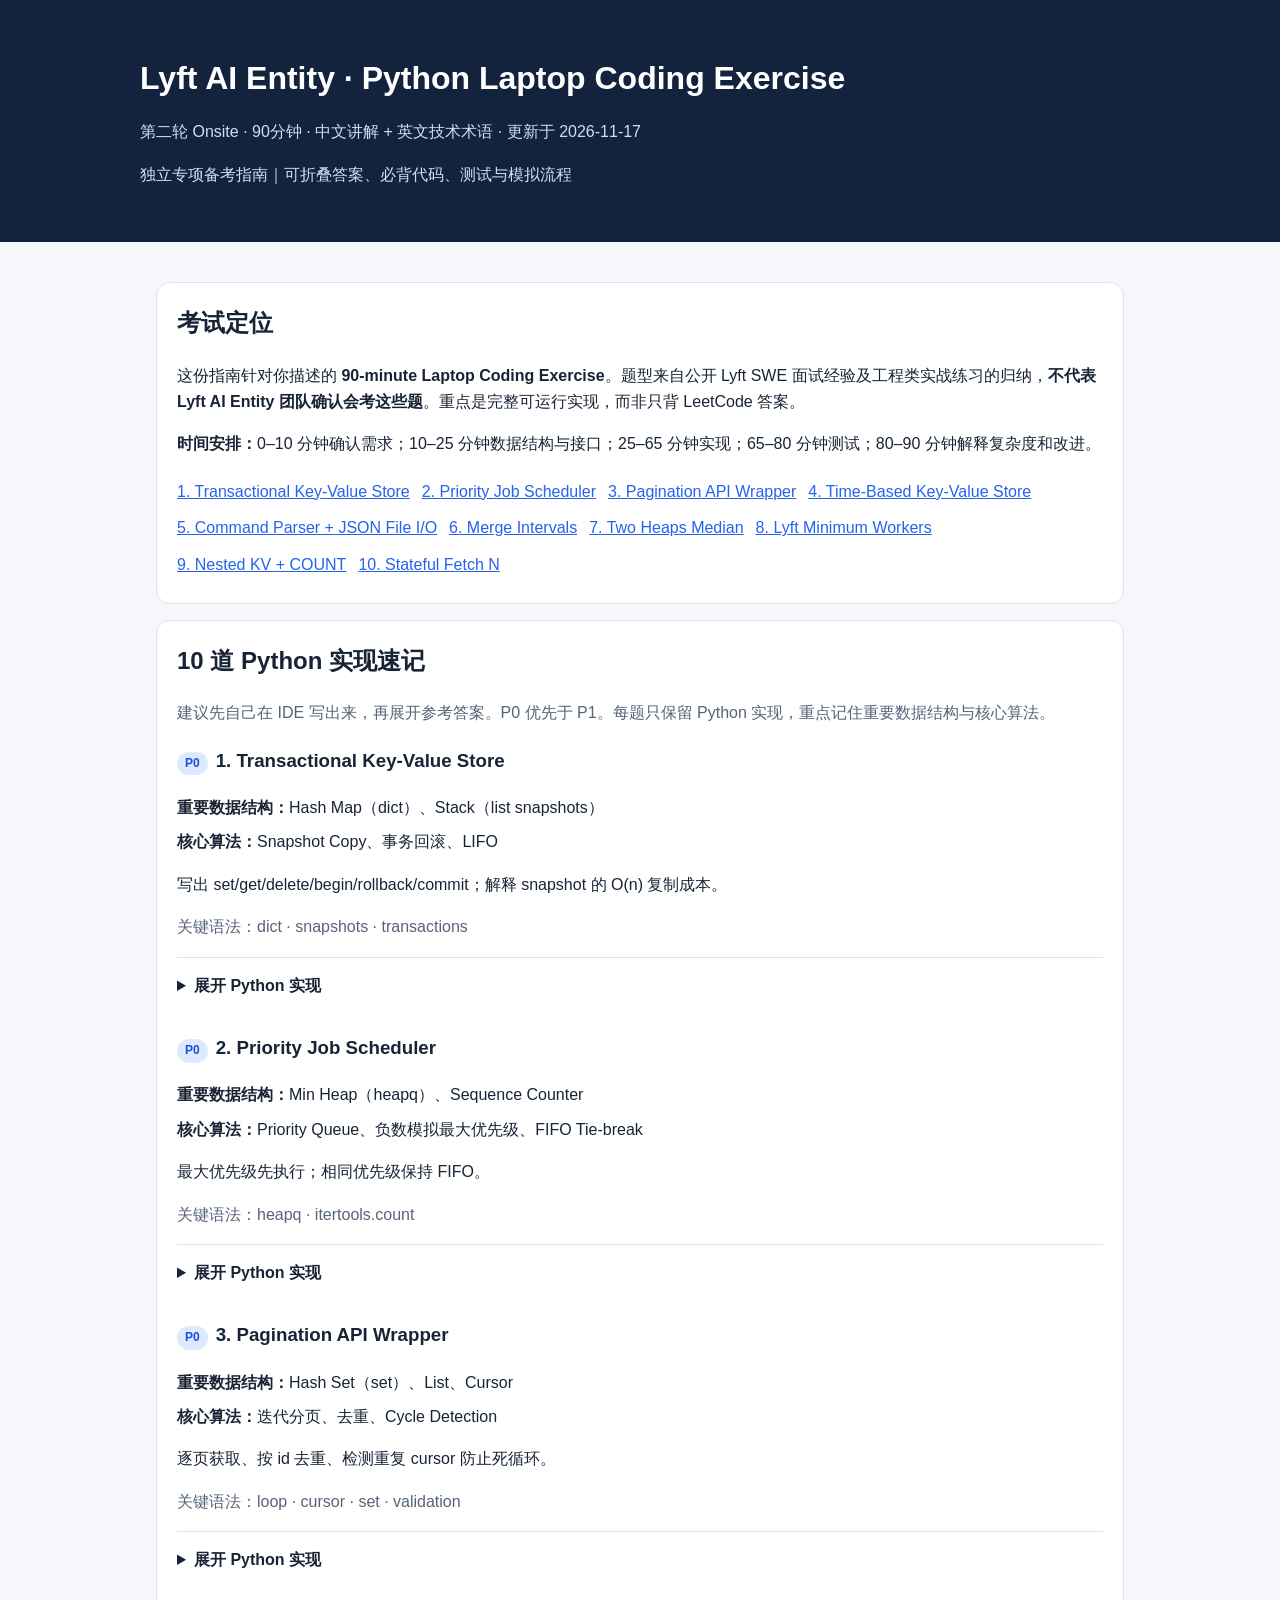
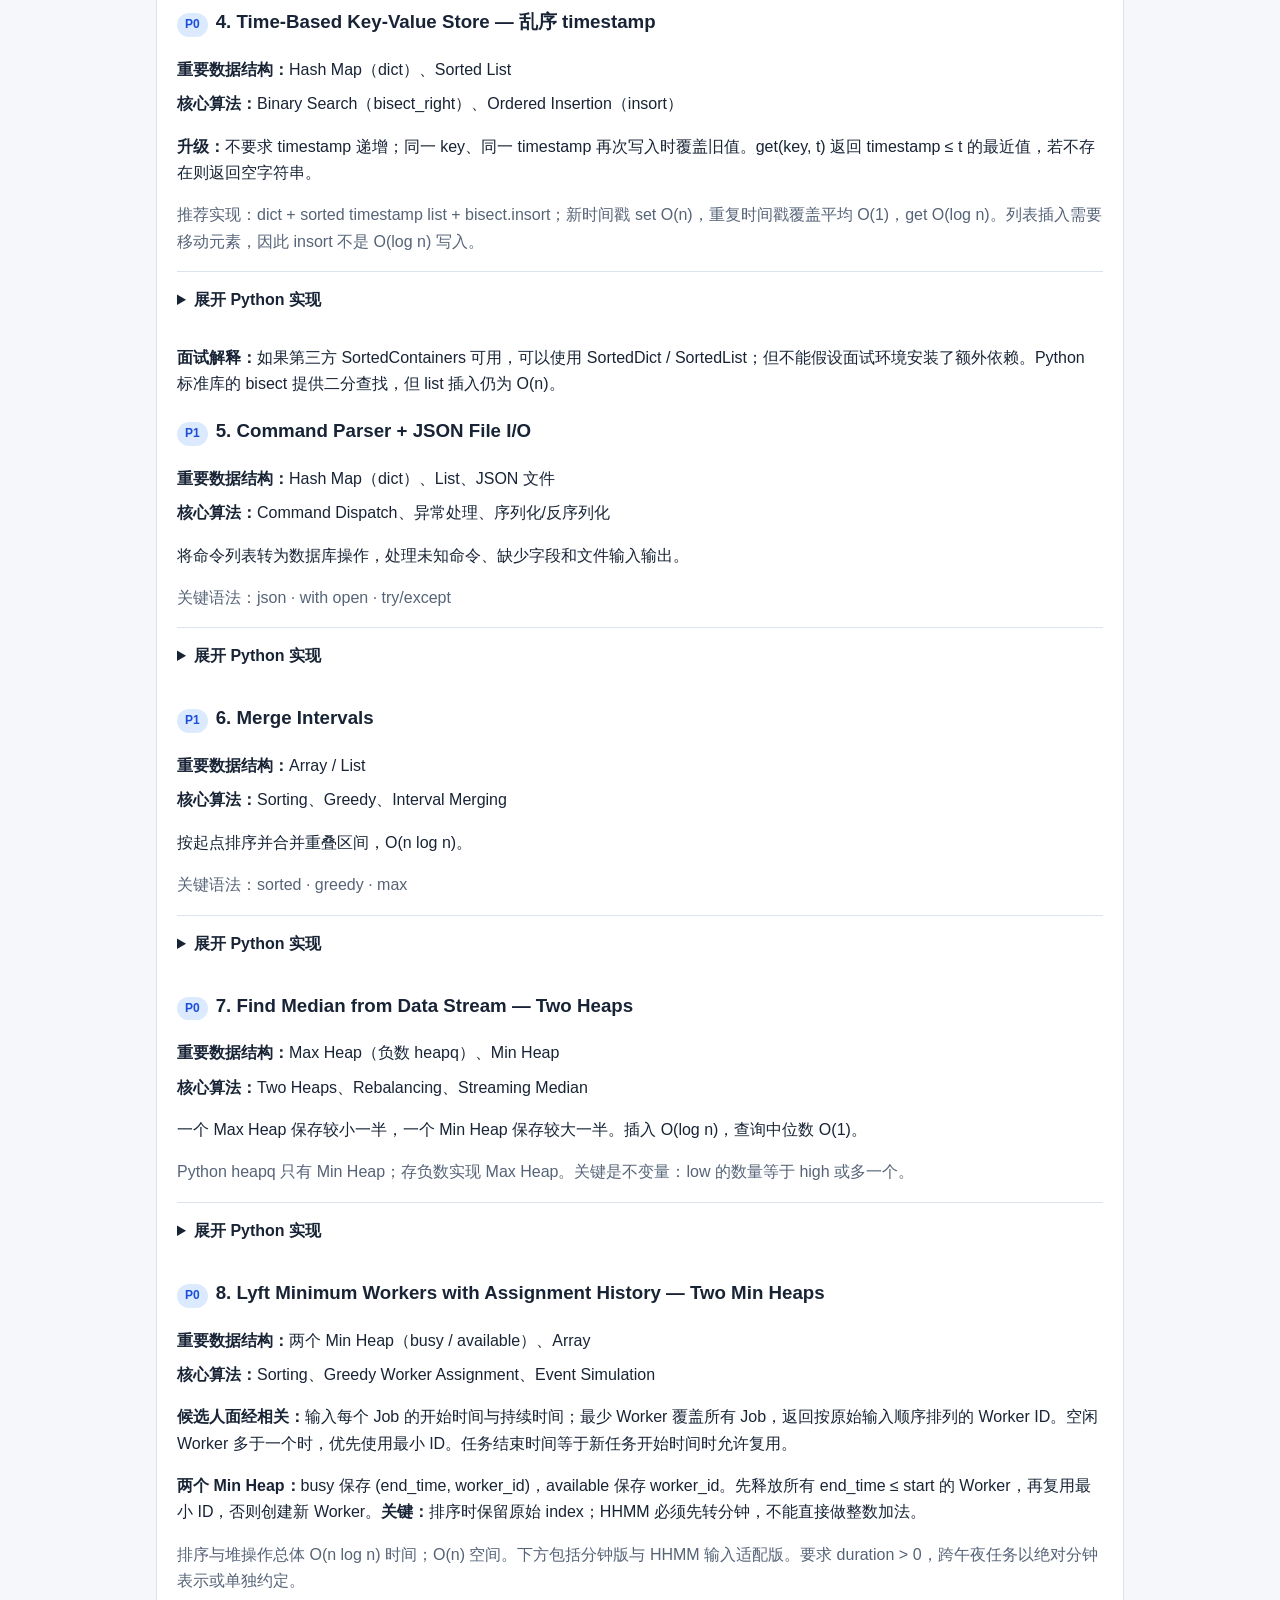
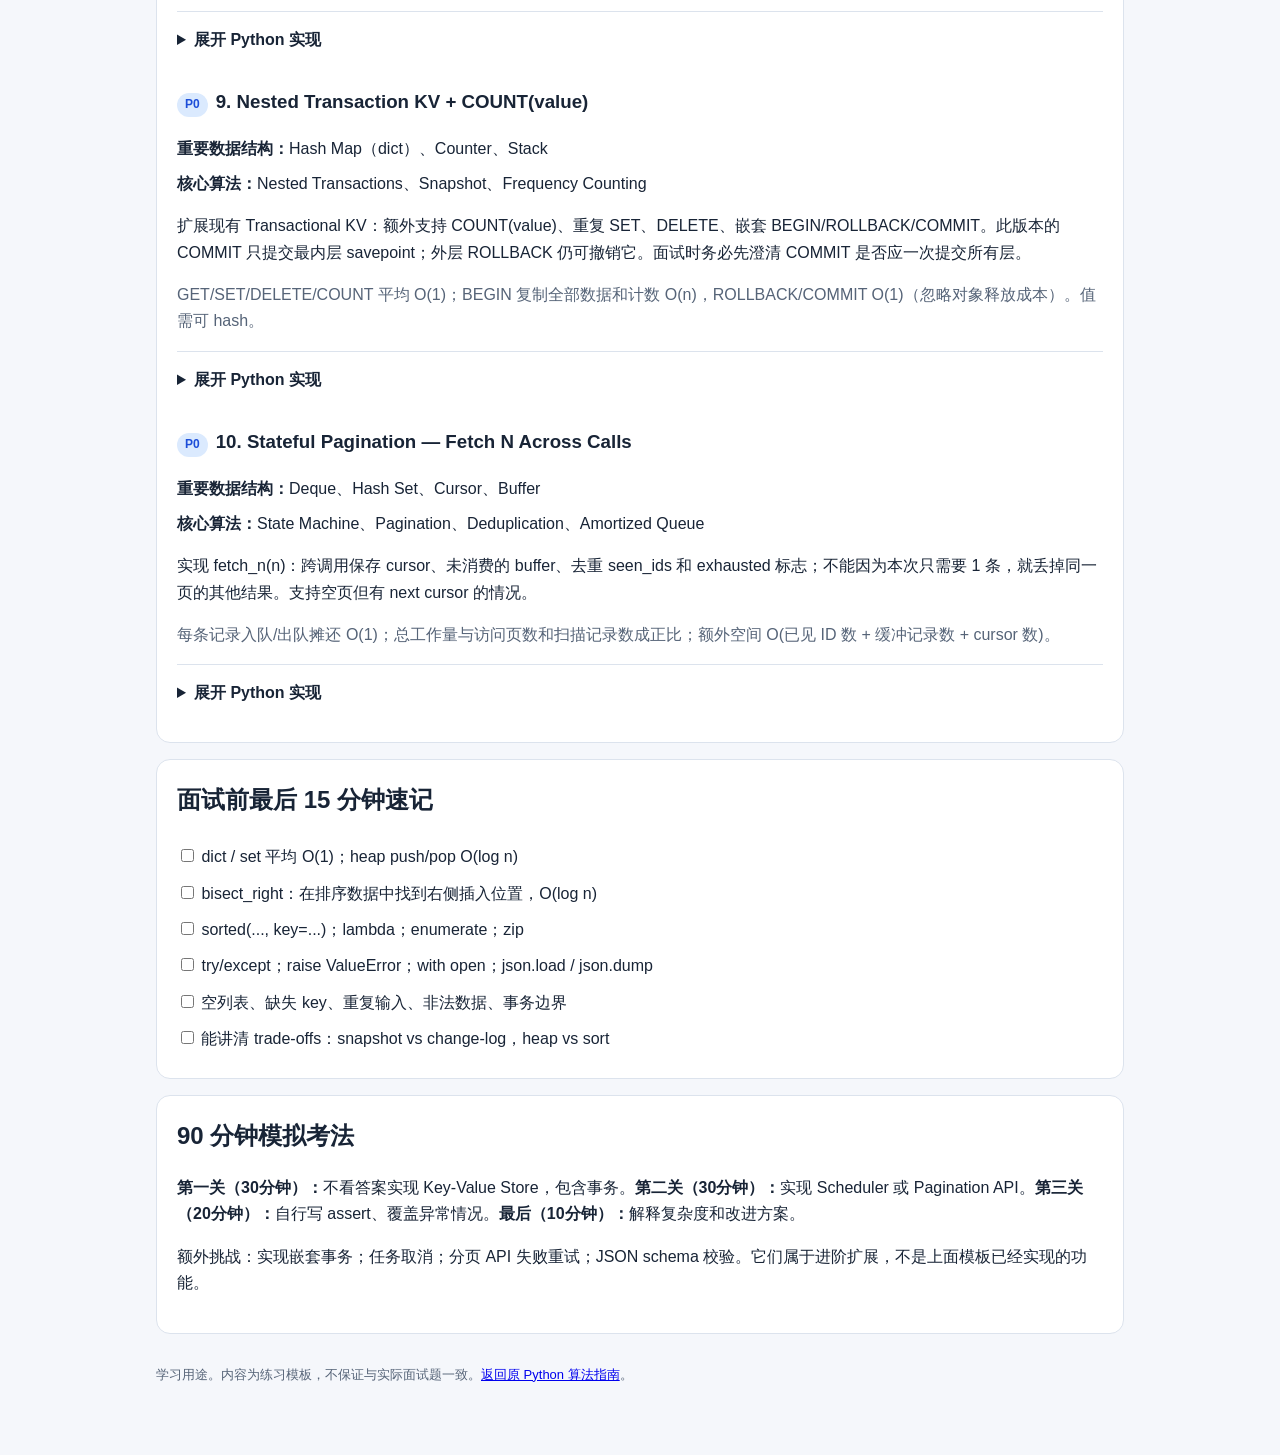
==== commit 2c66a2de: "Remove question-source attributions from Lyft interview guide" ====
--- a/docs/lyft-laptop-coding-interview.html
+++ b/docs/lyft-laptop-coding-interview.html
@@ -174,7 +174,7 @@
     return assign_workers([
         (hhmm_to_minutes(start_hhmm), duration)
         for start_hhmm, duration in jobs
-    ])</code></pre></details><p class="muted">公开候选人面经：<a href="https://www.screna.ai/experience/0126f904-5c3e-4d1d-975b-9a71a840f3f3">Screna Apr 2026</a>；<a href="https://www.inbyte.org/interview/lyft?category=coding">Inbyte 2026</a>。第三方记录，非官方确认原题。</p></section><section id="q9"><h3><span class="tag">P0</span>9. Nested Transaction KV + COUNT(value)</h3><div class="data-algo-line"><strong>重要数据结构：</strong>Hash Map（dict）、Counter、Stack</div><div class="data-algo-line"><strong>核心算法：</strong>Nested Transactions、Snapshot、Frequency Counting</div><p>扩展现有 Transactional KV：额外支持 COUNT(value)、重复 SET、DELETE、嵌套 BEGIN/ROLLBACK/COMMIT。此版本的 COMMIT 只提交最内层 savepoint；外层 ROLLBACK 仍可撤销它。面试时务必先澄清 COMMIT 是否应一次提交所有层。</p><p class="muted">GET/SET/DELETE/COUNT 平均 O(1)；BEGIN 复制全部数据和计数 O(n)，ROLLBACK/COMMIT O(1)（忽略对象释放成本）。值需可 hash。</p><details><summary>展开 Python 实现</summary><button class="btn" data-copy="code8">复制代码</button><pre><code id="code8">from collections import Counter
+    ])</code></pre></details></section><section id="q9"><h3><span class="tag">P0</span>9. Nested Transaction KV + COUNT(value)</h3><div class="data-algo-line"><strong>重要数据结构：</strong>Hash Map（dict）、Counter、Stack</div><div class="data-algo-line"><strong>核心算法：</strong>Nested Transactions、Snapshot、Frequency Counting</div><p>扩展现有 Transactional KV：额外支持 COUNT(value)、重复 SET、DELETE、嵌套 BEGIN/ROLLBACK/COMMIT。此版本的 COMMIT 只提交最内层 savepoint；外层 ROLLBACK 仍可撤销它。面试时务必先澄清 COMMIT 是否应一次提交所有层。</p><p class="muted">GET/SET/DELETE/COUNT 平均 O(1)；BEGIN 复制全部数据和计数 O(n)，ROLLBACK/COMMIT O(1)（忽略对象释放成本）。值需可 hash。</p><details><summary>展开 Python 实现</summary><button class="btn" data-copy="code8">复制代码</button><pre><code id="code8">from collections import Counter
 
 class TransactionalKV:
     def __init__(self):
@@ -253,7 +253,6 @@
                 self.seen_cursors.add(next_cursor)
                 self.cursor = next_cursor
         return result</code></pre></details></section></div>
-<div class="card" id="lyft-reported-gaps"><h2>公开 Lyft 面经：尚未纳入完整代码的题目</h2><p>以下是额外备考候选，来源为第三方面经汇总，<strong>不代表 AI Entity 第二轮的确定考题</strong>。优先级是针对 90 分钟 Python Laptop Exercise 的备考判断。</p><ol><li><strong>P0 · Nested Transaction KV Store + COUNT：</strong>已新增完整代码（第 9 题），包括计数维护及嵌套事务。</li><li><strong>P0 · Stateful Paginated Fetch N：</strong>已新增完整代码（第 10 题），包括跨调用 cursor、buffer 和 exhausted 状态。</li><li><strong>P1 · Minimum Window Substring：</strong>Sliding Window + Counter；公开技术面出现，较偏算法题。</li><li><strong>P1 · Rotten Oranges / Grid Infection：</strong>多源 BFS + deque；公开 OA/Phone/Onsite 面经。</li><li><strong>P1 · Log Parsing + Corrupted Lines：</strong>读取文件、跳过或报告坏行、聚合指标并写输出；与 Laptop Exercise 的 I/O 模式相关。</li><li><strong>P2 · Min Stack / Max Stack、Car Pooling、BST Validation：</strong>适合补足常见 DS&A 模板。</li><li><strong>视岗位而定 · K-Means / One-Hot Encoding：</strong>偏 ML Engineer，不宜在 AI Entity SWE 备考中排到最前。</li></ol><p class="muted">参考：<a href="https://www.inbyte.org/interview/lyft?category=coding">Inbyte</a>、<a href="https://www.fastprep.io/lyft-interview">FastPrep</a>、<a href="https://www.jointaro.com/interviews/companies/lyft/experiences/software-development-engineer-sde-canada-july-29-2025-no-offer-neutral-00d1f8da/">Jointaro Canada</a>、<a href="https://eng.lyft.com/interviewing-with-lyft-engineering-7d3dd65b2001">Lyft Engineering（历史说明）</a>。</p></div>
 <div class="card"><h2>面试前最后 15 分钟速记</h2><label class="check"><input type="checkbox"> dict / set 平均 O(1)；heap push/pop O(log n)</label><label class="check"><input type="checkbox"> bisect_right：在排序数据中找到右侧插入位置，O(log n)</label><label class="check"><input type="checkbox"> sorted(..., key=...)；lambda；enumerate；zip</label><label class="check"><input type="checkbox"> try/except；raise ValueError；with open；json.load / json.dump</label><label class="check"><input type="checkbox"> 空列表、缺失 key、重复输入、非法数据、事务边界</label><label class="check"><input type="checkbox"> 能讲清 trade-offs：snapshot vs change-log，heap vs sort</label></div>
 <div class="card"><h2>90 分钟模拟考法</h2><p><strong>第一关（30分钟）：</strong>不看答案实现 Key-Value Store，包含事务。<strong>第二关（30分钟）：</strong>实现 Scheduler 或 Pagination API。<strong>第三关（20分钟）：</strong>自行写 assert、覆盖异常情况。<strong>最后（10分钟）：</strong>解释复杂度和改进方案。</p><p>额外挑战：实现嵌套事务；任务取消；分页 API 失败重试；JSON schema 校验。它们属于进阶扩展，不是上面模板已经实现的功能。</p></div>
 <footer>学习用途。内容为练习模板，不保证与实际面试题一致。<a href="python-data-structures-and-algortihm.html">返回原 Python 算法指南</a>。</footer></main>
